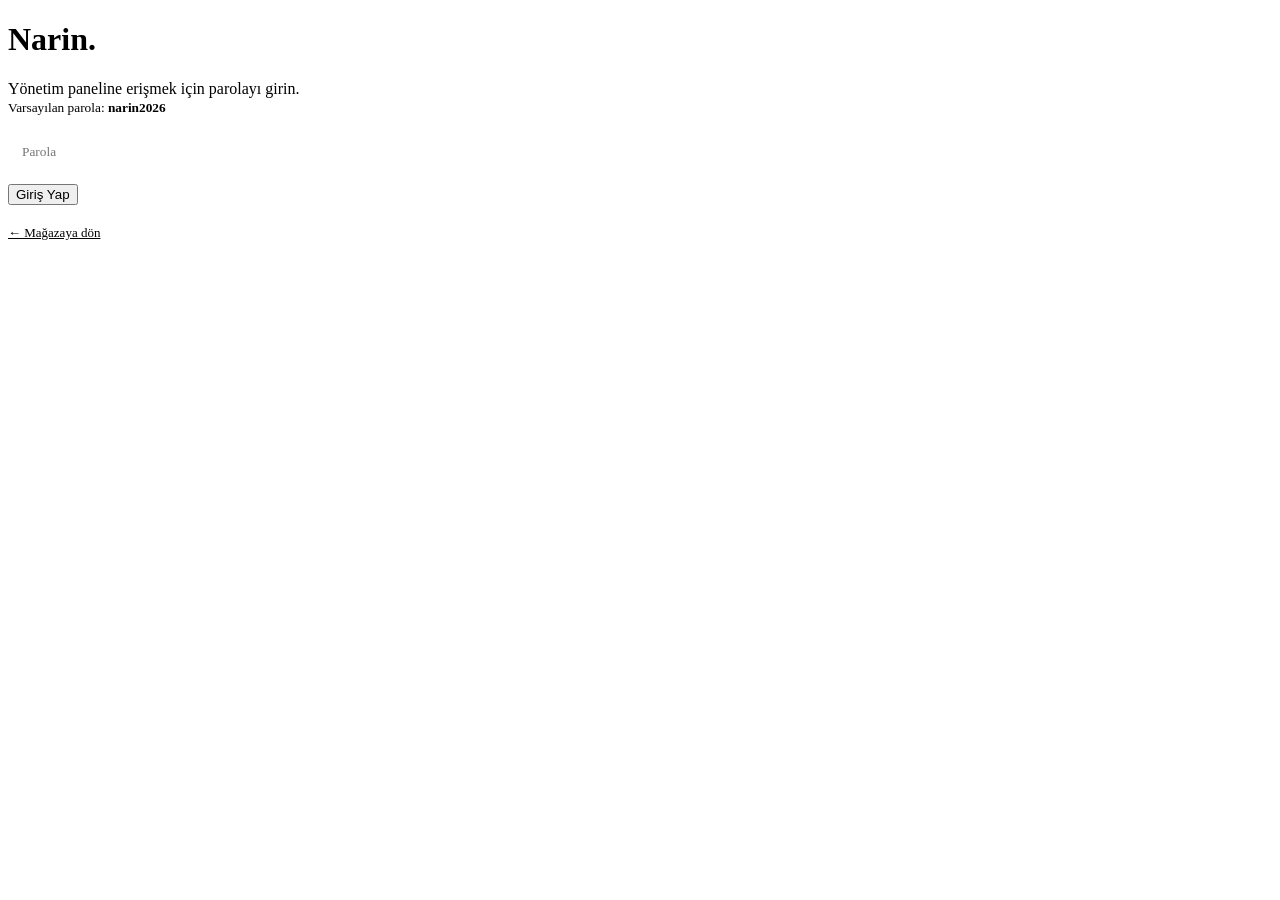
==== admin.html @ f70ace19 "Add files via upload" ====
<!DOCTYPE html>
<html lang="tr">
<head>
<meta charset="UTF-8">
<meta name="viewport" content="width=device-width, initial-scale=1.0">
<title>Narin — Yönetim Paneli</title>
<link rel="preconnect" href="https://fonts.googleapis.com">
<link href="https://fonts.googleapis.com/css2?family=Cormorant+Garamond:wght@500;600;700&family=Jost:wght@400;500;600&display=swap" rel="stylesheet">
<link rel="stylesheet" href="assets/css/style.css">
</head>
<body class="admin-body">

<!-- GİRİŞ EKRANI -->
<div class="login-screen" id="loginScreen">
  <div class="login-card">
    <h1>Narin<span style="color:var(--gold);">.</span></h1>
    <p>Yönetim paneline erişmek için parolayı girin.<br><small>Varsayılan parola: <strong>narin2026</strong></small></p>
    <input type="password" id="loginPass" placeholder="Parola" style="width:100%;padding:12px 14px;border-radius:10px;border:1px solid var(--line);margin-bottom:12px;font-family:inherit;" onkeydown="if(event.key==='Enter')tryLogin()">
    <button class="btn btn-primary btn-block" onclick="tryLogin()">Giriş Yap</button>
    <p id="loginError" style="color:#A02525;margin-top:12px;font-size:13px;"></p>
    <p style="margin-top:18px;"><a href="index.html" style="font-size:13px;text-decoration:underline;color:var(--taupe);">← Mağazaya dön</a></p>
  </div>
</div>

<!-- YÖNETİM PANELİ -->
<div class="admin-shell" id="adminShell" style="display:none;">
  <aside class="admin-sidebar">
    <a href="index.html" class="logo">Narin<span>.</span></a>
    <ul class="admin-nav">
      <li><button id="nav-dashboard" class="active" onclick="showTab('dashboard')">📊 Genel Bakış</button></li>
      <li><button id="nav-products" onclick="showTab('products')">🧺 Ürünler</button></li>
      <li><button id="nav-categories" onclick="showTab('categories')">🗂 Kategoriler</button></li>
      <li><button id="nav-settings" onclick="showTab('settings')">⚙ Marka Ayarları</button></li>
      <li><button id="nav-export" onclick="showTab('export')">⬆ Yayınla / Dışa Aktar</button></li>
      <li><button id="nav-security" onclick="showTab('security')">🔒 Parola</button></li>
    </ul>
    <div style="margin-top:40px;">
      <button class="btn btn-outline btn-sm btn-block" style="border-color:rgba(244,236,226,0.3); color:var(--cream-soft);" onclick="logout()">Çıkış Yap</button>
    </div>
  </aside>

  <main class="admin-main">

    <!-- GENEL BAKIŞ -->
    <section class="admin-tab" id="tab-dashboard">
      <div class="admin-topbar"><h2>Genel Bakış</h2></div>
      <div class="notice-banner">
        Bu panel üzerinde yaptığınız değişiklikler yalnızca bu tarayıcıda saklanır (localStorage).
        Değişiklikleri sitenin tüm ziyaretçileri için kalıcı hale getirmek için <strong>"Yayınla / Dışa Aktar"</strong>
        sekmesinden kodu kopyalayıp GitHub deponuzdaki <code>assets/js/data.js</code> dosyasına yapıştırıp push edin.
      </div>
      <div class="admin-grid">
        <div class="stat-card"><div class="n" id="statProducts">0</div><div class="l">Ürün</div></div>
        <div class="stat-card"><div class="n" id="statCategories">0</div><div class="l">Kategori</div></div>
        <div class="stat-card"><div class="n" id="statLowStock">0</div><div class="l">Azalan Stok</div></div>
        <div class="stat-card"><div class="n" id="statOutStock">0</div><div class="l">Tükenen</div></div>
      </div>
      <div class="admin-card">
        <h3 style="margin-bottom:14px;">Hızlı Başlangıç</h3>
        <p>• "Ürünler" sekmesinden yeni ürün ekleyin veya mevcut ürünleri düzenleyin.<br>
        • "Kategoriler" sekmesinden koleksiyon başlıklarını yönetin.<br>
        • "Marka Ayarları"ndan WhatsApp sipariş numaranızı ve mağaza bilgilerinizi güncelleyin.<br>
        • Değişiklikleri kalıcı yapmak için "Yayınla / Dışa Aktar" adımını unutmayın.</p>
      </div>
    </section>

    <!-- ÜRÜNLER -->
    <section class="admin-tab" id="tab-products" style="display:none;">
      <div class="admin-topbar"><h2>Ürünler</h2></div>

      <div class="admin-card" style="margin-bottom:24px;">
        <h3 id="productFormTitle" style="margin-bottom:16px;">Yeni Ürün Ekle</h3>
        <form id="productForm">
          <div class="form-grid">
            <div class="form-field"><label>Ürün Adı</label><input type="text" id="prodName" required></div>
            <div class="form-field"><label>Kategori</label><select id="prodCategory"></select></div>
            <div class="form-field"><label>Fiyat (₺)</label><input type="number" id="prodPrice" min="0" step="0.01" required></div>
            <div class="form-field"><label>Eski Fiyat (opsiyonel, indirim için)</label><input type="number" id="prodOldPrice" min="0" step="0.01"></div>
            <div class="form-field"><label>Stok Adedi</label><input type="number" id="prodStock" min="0" required></div>
            <div class="form-field"><label>Bedenler (virgülle ayırın)</label><input type="text" id="prodSizes" placeholder="S, M, L, XL"></div>
            <div class="form-field"><label>Renkler (virgülle ayırın)</label><input type="text" id="prodColors" placeholder="Siyah, Ekru"></div>
            <div class="form-field"><label><input type="checkbox" id="prodFeatured"> Öne çıkan ürün</label></div>
            <div class="form-field form-span-2"><label>Açıklama</label><textarea id="prodDescription"></textarea></div>
            <div class="form-field"><label>Görsel URL</label><input type="text" id="prodImageUrl" placeholder="https://..."></div>
            <div class="form-field"><label>veya Bilgisayardan Yükle</label><input type="file" accept="image/*" onchange="handleImageUpload(this)"></div>
            <div class="form-field form-span-2"><img id="prodImagePreview" src="" alt="" style="display:none;width:100px;height:130px;object-fit:cover;border-radius:8px;"></div>
          </div>
          <div style="display:flex;gap:10px;margin-top:16px;">
            <button type="submit" class="btn btn-primary">Kaydet</button>
            <button type="button" class="btn btn-outline" onclick="resetProductForm()">Formu Temizle</button>
          </div>
        </form>
      </div>

      <div class="admin-card">
        <h3 style="margin-bottom:16px;">Ürün Listesi</h3>
        <table class="data-table">
          <thead><tr><th>Görsel</th><th>Ad</th><th>Kategori</th><th>Fiyat</th><th>Stok</th><th>İşlem</th></tr></thead>
          <tbody id="productsTableBody"></tbody>
        </table>
      </div>
    </section>

    <!-- KATEGORİLER -->
    <section class="admin-tab" id="tab-categories" style="display:none;">
      <div class="admin-topbar"><h2>Kategoriler</h2></div>

      <div class="admin-card" style="margin-bottom:24px;">
        <h3 id="categoryFormTitle" style="margin-bottom:16px;">Yeni Kategori Ekle</h3>
        <form id="categoryForm">
          <div class="form-grid">
            <div class="form-field"><label>Kategori Adı</label><input type="text" id="catName" required></div>
            <div class="form-field"><label>Görsel URL</label><input type="text" id="catSwatch" placeholder="https://..."></div>
            <div class="form-field form-span-2"><label>Açıklama</label><textarea id="catDescription"></textarea></div>
          </div>
          <div style="display:flex;gap:10px;margin-top:16px;">
            <button type="submit" class="btn btn-primary">Kaydet</button>
            <button type="button" class="btn btn-outline" onclick="resetCategoryForm()">Formu Temizle</button>
          </div>
        </form>
      </div>

      <div class="admin-card">
        <h3 style="margin-bottom:16px;">Kategori Listesi</h3>
        <table class="data-table">
          <thead><tr><th>Görsel</th><th>Ad</th><th>Açıklama</th><th>Ürün Sayısı</th><th>İşlem</th></tr></thead>
          <tbody id="categoriesTableBody"></tbody>
        </table>
      </div>
    </section>

    <!-- MARKA AYARLARI -->
    <section class="admin-tab" id="tab-settings" style="display:none;">
      <div class="admin-topbar"><h2>Marka Ayarları</h2></div>
      <div class="admin-card">
        <form id="settingsForm">
          <div class="form-grid">
            <div class="form-field"><label>Marka Adı</label><input type="text" id="setName" required></div>
            <div class="form-field"><label>Slogan</label><input type="text" id="setTagline"></div>
            <div class="form-field form-span-2"><label>Hakkımızda Metni</label><textarea id="setAbout"></textarea></div>
            <div class="form-field"><label>WhatsApp Numarası (ülke kodu ile, örn. 905551234567)</label><input type="text" id="setWhatsapp" required></div>
            <div class="form-field"><label>Instagram Kullanıcı Adı</label><input type="text" id="setInstagram"></div>
            <div class="form-field"><label>Adres</label><input type="text" id="setAddress"></div>
            <div class="form-field"><label>Telefon</label><input type="text" id="setPhone"></div>
            <div class="form-field"><label>E-posta</label><input type="email" id="setEmail"></div>
            <div class="form-field form-span-2"><label>Ana Sayfa Görsel URL</label><input type="text" id="setHeroImage"></div>
          </div>
          <button type="submit" class="btn btn-primary" style="margin-top:16px;">Ayarları Kaydet</button>
        </form>
      </div>
    </section>

    <!-- YAYINLA / DIŞA AKTAR -->
    <section class="admin-tab" id="tab-export" style="display:none;">
      <div class="admin-topbar"><h2>Yayınla / Dışa Aktar</h2></div>
      <div class="notice-banner">
        Aşağıdaki kod, mevcut tüm ürün, kategori ve ayarlarınızı içerir. Bu kodu kopyalayıp
        <code>assets/js/data.js</code> dosyasının en üstündeki <code>const NARIN_SEED = {...}</code>
        bloğuyla değiştirin, ardından GitHub'a commit + push edin. Bu işlemden sonra değişiklikler
        siteyi ziyaret eden <strong>herkes</strong> için kalıcı olur.
      </div>
      <div class="admin-card export-box">
        <textarea id="exportBox" readonly></textarea>
        <div style="display:flex;gap:10px;margin-top:14px;">
          <button class="btn btn-primary" onclick="copyExport()">Kodu Kopyala</button>
          <button class="btn btn-outline" onclick="downloadExport()">.js Olarak İndir</button>
        </div>
      </div>
    </section>

    <!-- PAROLA -->
    <section class="admin-tab" id="tab-security" style="display:none;">
      <div class="admin-topbar"><h2>Parola</h2></div>
      <div class="notice-banner">
        Bu parola koruması sadece kazara erişimi engeller — statik sitelerde gerçek bir güvenlik
        katmanı sağlamaz, çünkü site kodu herkese açıktır. Hassas hiçbir veriyi bu panelde saklamayın.
      </div>
      <div class="admin-card" style="max-width:420px;">
        <form id="passwordForm">
          <div class="form-field"><label>Mevcut Parola</label><input type="password" id="curPass" required></div>
          <div class="form-field"><label>Yeni Parola</label><input type="password" id="newPass" required></div>
          <button type="submit" class="btn btn-primary" style="margin-top:10px;">Parolayı Güncelle</button>
        </form>
      </div>
      <div class="admin-card" style="max-width:420px;margin-top:20px;">
        <h3 style="margin-bottom:10px;">Verileri Sıfırla</h3>
        <p style="margin-bottom:14px;">Bu tarayıcıda yaptığınız tüm değişiklikleri silip site varsayılanlarına döner.</p>
        <button class="btn btn-outline" style="border-color:#A02525;color:#A02525;" onclick="resetAllData()">Varsayılanlara Sıfırla</button>
      </div>
    </section>

  </main>
</div>

<div class="toast" id="adminToast"></div>

<script src="assets/js/data.js"></script>
<script src="assets/js/admin.js"></script>
</body>
</html>
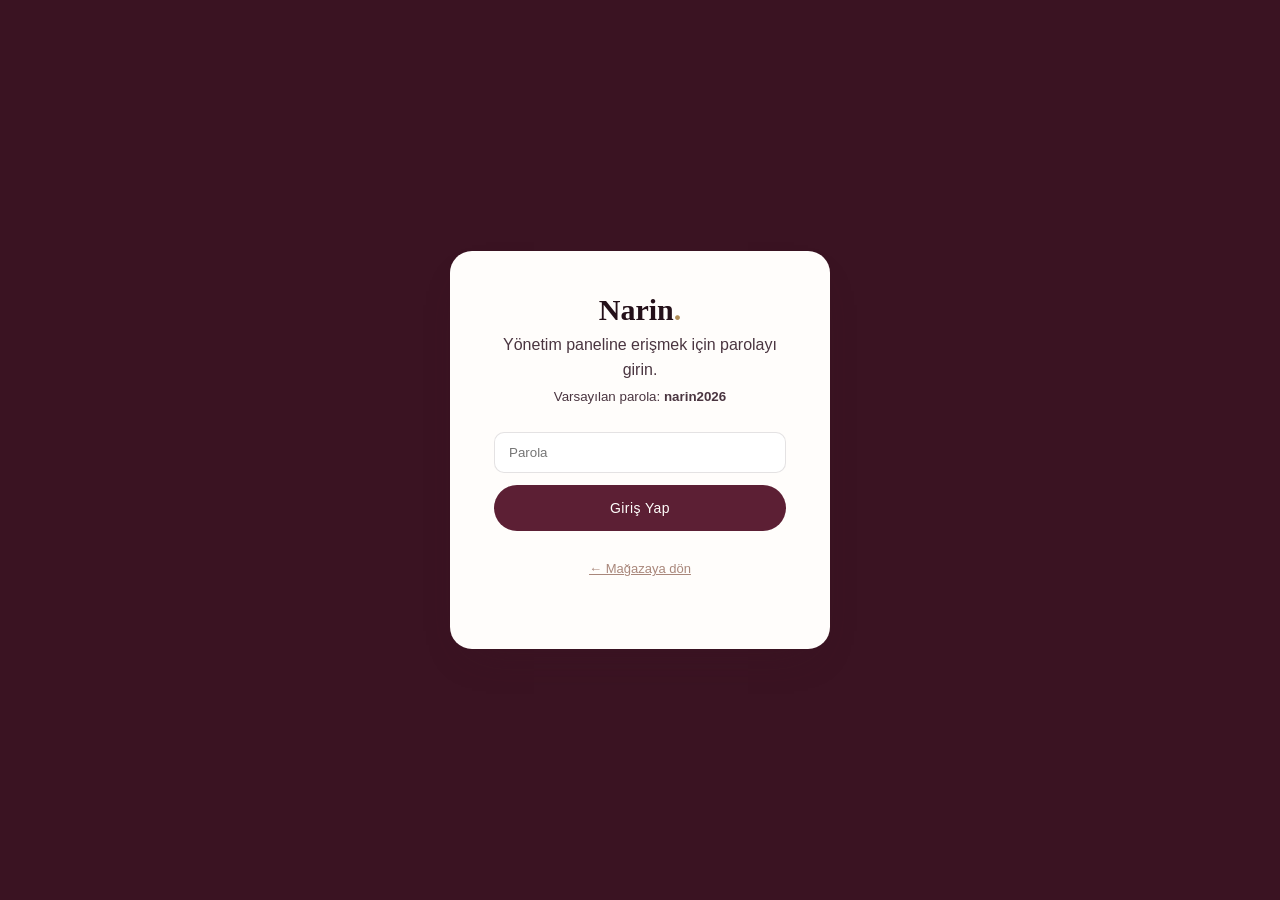
==== commit 1168d0dd: "Add files via upload" ====
--- a/admin.html
+++ b/admin.html
@@ -6,7 +6,369 @@
 <title>Narin — Yönetim Paneli</title>
 <link rel="preconnect" href="https://fonts.googleapis.com">
 <link href="https://fonts.googleapis.com/css2?family=Cormorant+Garamond:wght@500;600;700&family=Jost:wght@400;500;600&display=swap" rel="stylesheet">
-<link rel="stylesheet" href="assets/css/style.css">
+<style>
+/* =========================================================
+   NARİN — Tasarım Sistemi
+   Palet: derin bordo, ekru, dut/mürdüm, mat altın, mürekkep siyahı
+   Tipografi: Cormorant Garamond (başlık) + Jost (gövde/etiket)
+   İmza öğe: "kumaş numunesi" kategori kartları + dalgalı kumaş ayırıcılar
+   ========================================================= */
+
+:root {
+  --wine: #5C1F34;
+  --wine-deep: #3A1322;
+  --plum: #6B3654;
+  --cream: #F4ECE2;
+  --cream-soft: #EFE4D6;
+  --taupe: #A9877B;
+  --gold: #B08D57;
+  --ink: #241019;
+  --ink-soft: #4A3540;
+  --line: rgba(36, 16, 25, 0.12);
+  --white: #FFFDFB;
+
+  --font-display: "Cormorant Garamond", serif;
+  --font-body: "Jost", sans-serif;
+
+  --radius-lg: 22px;
+  --radius-md: 14px;
+  --shadow-soft: 0 18px 40px -22px rgba(58, 19, 34, 0.45);
+  --shadow-card: 0 10px 24px -16px rgba(58, 19, 34, 0.35);
+}
+
+* { box-sizing: border-box; }
+html { scroll-behavior: smooth; }
+body {
+  margin: 0;
+  background: var(--cream);
+  color: var(--ink);
+  font-family: var(--font-body);
+  -webkit-font-smoothing: antialiased;
+}
+img { max-width: 100%; display: block; }
+a { color: inherit; text-decoration: none; }
+button { font-family: inherit; cursor: pointer; }
+::selection { background: var(--gold); color: var(--white); }
+
+@media (prefers-reduced-motion: reduce) {
+  * { animation-duration: 0.001ms !important; transition-duration: 0.001ms !important; }
+}
+
+.eyebrow {
+  font-family: var(--font-body);
+  text-transform: uppercase;
+  letter-spacing: 0.18em;
+  font-size: 12px;
+  color: var(--wine);
+  font-weight: 500;
+}
+h1, h2, h3 { font-family: var(--font-display); font-weight: 600; margin: 0; color: var(--ink); }
+h1 { font-size: clamp(38px, 6vw, 68px); line-height: 1.02; }
+h2 { font-size: clamp(28px, 4vw, 42px); line-height: 1.08; }
+h3 { font-size: 22px; }
+p { line-height: 1.6; color: var(--ink-soft); margin: 0; }
+
+.container { max-width: 1180px; margin: 0 auto; padding: 0 24px; }
+.section { padding: 88px 0; }
+.section-head { max-width: 620px; margin-bottom: 44px; }
+.section-head .eyebrow { display: block; margin-bottom: 10px; }
+.section-head p { margin-top: 14px; font-size: 17px; }
+
+/* ---------- Header ---------- */
+.site-header {
+  position: sticky; top: 0; z-index: 40;
+  background: rgba(244, 236, 226, 0.9);
+  backdrop-filter: blur(10px);
+  border-bottom: 1px solid var(--line);
+}
+.site-header .inner {
+  display: flex; align-items: center; justify-content: space-between;
+  padding: 18px 24px; max-width: 1180px; margin: 0 auto;
+}
+.logo { font-family: var(--font-display); font-size: 28px; font-weight: 700; color: var(--wine); letter-spacing: 0.02em; }
+.logo span { color: var(--gold); }
+.nav-links { display: flex; gap: 28px; list-style: none; margin: 0; padding: 0; }
+.nav-links a { font-size: 14px; letter-spacing: 0.03em; color: var(--ink-soft); transition: color .2s; }
+.nav-links a:hover { color: var(--wine); }
+.header-actions { display: flex; align-items: center; gap: 14px; }
+.icon-btn {
+  border: 1px solid var(--line); background: var(--white); border-radius: 999px;
+  width: 42px; height: 42px; display: flex; align-items: center; justify-content: center;
+  position: relative; transition: border-color .2s, transform .2s;
+}
+.icon-btn:hover { border-color: var(--wine); transform: translateY(-1px); }
+.cart-count {
+  position: absolute; top: -6px; right: -6px; background: var(--wine); color: var(--white);
+  font-size: 11px; min-width: 18px; height: 18px; border-radius: 999px;
+  display: flex; align-items: center; justify-content: center; font-family: var(--font-body); font-weight: 600;
+}
+.menu-toggle { display: none; }
+
+/* ---------- Hero ---------- */
+.hero {
+  position: relative; overflow: hidden;
+  padding: 64px 0 0;
+}
+.hero .inner {
+  max-width: 1180px; margin: 0 auto; padding: 0 24px;
+  display: grid; grid-template-columns: 1.1fr 0.9fr; gap: 40px; align-items: center;
+}
+.hero-copy .eyebrow { margin-bottom: 18px; display:block; }
+.hero-copy p { margin-top: 20px; font-size: 18px; max-width: 460px; }
+.hero-actions { display: flex; gap: 14px; margin-top: 32px; flex-wrap: wrap; }
+.hero-figure {
+  position: relative; border-radius: var(--radius-lg); overflow: hidden;
+  aspect-ratio: 4/5; box-shadow: var(--shadow-soft);
+}
+.hero-figure img {
+  width: 100%; height: 100%; object-fit: cover;
+  filter: grayscale(0.35) sepia(0.18) saturate(1.3);
+}
+.hero-figure::after {
+  content: ""; position: absolute; inset: 0;
+  background: linear-gradient(155deg, rgba(92,31,52,0.35), rgba(176,141,87,0.12) 60%, transparent);
+  mix-blend-mode: multiply;
+}
+.hero-tag {
+  position: absolute; left: 22px; bottom: 22px; background: var(--white);
+  padding: 10px 16px; border-radius: 999px; font-size: 13px; box-shadow: var(--shadow-card);
+  display: flex; align-items: center; gap: 8px;
+}
+.hero-tag::before { content: ""; width: 8px; height: 8px; border-radius: 50%; background: var(--gold); display: inline-block; }
+
+.drape-divider { width: 100%; height: 64px; display: block; margin-top: 48px; }
+
+/* ---------- Buttons ---------- */
+.btn {
+  display: inline-flex; align-items: center; justify-content: center; gap: 8px;
+  padding: 14px 26px; border-radius: 999px; font-size: 14px; letter-spacing: 0.03em;
+  border: 1px solid transparent; transition: transform .18s ease, box-shadow .18s ease, background .18s ease;
+  font-weight: 500;
+}
+.btn-primary { background: var(--wine); color: var(--white); }
+.btn-primary:hover { background: var(--wine-deep); transform: translateY(-1px); box-shadow: var(--shadow-card); }
+.btn-outline { background: transparent; border-color: var(--wine); color: var(--wine); }
+.btn-outline:hover { background: var(--wine); color: var(--white); }
+.btn-gold { background: var(--gold); color: var(--white); }
+.btn-gold:hover { background: #977540; }
+.btn-block { width: 100%; }
+.btn[disabled] { opacity: 0.5; cursor: not-allowed; }
+.btn-sm { padding: 9px 16px; font-size: 13px; }
+
+/* ---------- Kategori "kumaş numunesi" kartları ---------- */
+.swatch-grid {
+  display: grid; grid-template-columns: repeat(3, 1fr); gap: 22px;
+}
+.swatch-card {
+  position: relative; background: var(--white); border-radius: var(--radius-lg);
+  padding: 14px; box-shadow: var(--shadow-card); transition: transform .25s ease, box-shadow .25s ease;
+  border: 1px solid var(--line);
+}
+.swatch-card:hover { transform: translateY(-6px) rotate(-0.4deg); box-shadow: var(--shadow-soft); }
+.swatch-thumb {
+  aspect-ratio: 1/1; border-radius: 12px; overflow: hidden; position: relative;
+}
+.swatch-thumb img { width: 100%; height: 100%; object-fit: cover; filter: grayscale(0.4) sepia(0.15); }
+.swatch-thumb::after {
+  content: ""; position: absolute; inset: 0;
+  background: linear-gradient(160deg, rgba(92,31,52,0.55), rgba(176,141,87,0.15));
+  mix-blend-mode: multiply;
+}
+.swatch-pin { position: absolute; top: 10px; right: 10px; width: 22px; height: 22px; border-radius: 50%; background: var(--gold); box-shadow: 0 3px 8px rgba(0,0,0,0.25); z-index: 2; }
+.swatch-body { padding: 16px 6px 6px; }
+.swatch-body h3 { font-size: 20px; margin-bottom: 6px; }
+.swatch-body p { font-size: 13.5px; }
+.swatch-count { display: inline-block; margin-top: 10px; font-size: 12px; color: var(--gold); letter-spacing: 0.06em; text-transform: uppercase; }
+
+/* ---------- Ürün kartları ---------- */
+.filter-bar {
+  display: flex; gap: 10px; flex-wrap: wrap; margin-bottom: 32px;
+}
+.chip {
+  padding: 9px 18px; border-radius: 999px; border: 1px solid var(--line);
+  background: var(--white); font-size: 13.5px; color: var(--ink-soft); transition: all .18s;
+}
+.chip.active, .chip:hover { border-color: var(--wine); color: var(--wine); }
+
+.product-grid { display: grid; grid-template-columns: repeat(4, 1fr); gap: 24px; }
+.product-card {
+  background: var(--white); border-radius: var(--radius-md); overflow: hidden;
+  border: 1px solid var(--line); transition: box-shadow .2s, transform .2s;
+  display: flex; flex-direction: column;
+}
+.product-card:hover { box-shadow: var(--shadow-card); transform: translateY(-3px); }
+.product-thumb { position: relative; aspect-ratio: 3/4; overflow: hidden; background: var(--cream-soft); }
+.product-thumb img { width: 100%; height: 100%; object-fit: cover; transition: transform .5s ease; }
+.product-card:hover .product-thumb img { transform: scale(1.05); }
+.badge-sale {
+  position: absolute; top: 10px; left: 10px; background: var(--wine); color: var(--white);
+  font-size: 11px; padding: 4px 10px; border-radius: 999px; letter-spacing: 0.04em;
+}
+.badge-stock { position: absolute; top: 10px; right: 10px; background: var(--ink); color: var(--white); font-size: 11px; padding: 4px 10px; border-radius: 999px; }
+.product-info { padding: 16px; display: flex; flex-direction: column; gap: 8px; flex: 1; }
+.product-cat { font-size: 11px; text-transform: uppercase; letter-spacing: 0.08em; color: var(--taupe); }
+.product-info h3 { font-size: 17px; }
+.price-row { display: flex; align-items: baseline; gap: 8px; margin-top: auto; }
+.price { font-family: var(--font-display); font-size: 22px; font-weight: 700; color: var(--wine); }
+.price-old { font-size: 14px; color: var(--taupe); text-decoration: line-through; }
+.product-actions { margin-top: 8px; }
+
+/* ---------- Ürün detay modalı ---------- */
+.modal-overlay {
+  position: fixed; inset: 0; background: rgba(36,16,25,0.55); z-index: 90;
+  display: flex; align-items: center; justify-content: center; padding: 20px;
+  opacity: 0; pointer-events: none; transition: opacity .22s ease;
+}
+.modal-overlay.open { opacity: 1; pointer-events: auto; }
+.modal-box {
+  background: var(--white); border-radius: var(--radius-lg); max-width: 880px; width: 100%;
+  max-height: 88vh; overflow: auto; display: grid; grid-template-columns: 1fr 1fr;
+  transform: translateY(14px); transition: transform .22s ease;
+}
+.modal-overlay.open .modal-box { transform: translateY(0); }
+.modal-img { aspect-ratio: 3/4; overflow: hidden; }
+.modal-img img { width: 100%; height: 100%; object-fit: cover; }
+.modal-content { padding: 32px; position: relative; }
+.modal-close {
+  position: absolute; top: 16px; right: 16px; width: 34px; height: 34px; border-radius: 50%;
+  border: 1px solid var(--line); background: var(--white); display: flex; align-items: center; justify-content: center;
+}
+.option-group { margin-top: 18px; }
+.option-label { font-size: 12px; text-transform: uppercase; letter-spacing: 0.08em; color: var(--taupe); margin-bottom: 8px; display: block; }
+.option-pills { display: flex; gap: 8px; flex-wrap: wrap; }
+.pill {
+  padding: 7px 14px; border-radius: 999px; border: 1px solid var(--line); background: var(--white);
+  font-size: 13px; transition: all .15s;
+}
+.pill.active { background: var(--wine); border-color: var(--wine); color: var(--white); }
+.qty-row { display: flex; align-items: center; gap: 12px; margin-top: 20px; }
+.qty-control { display: flex; align-items: center; border: 1px solid var(--line); border-radius: 999px; overflow: hidden; }
+.qty-control button { background: var(--cream-soft); border: none; width: 34px; height: 34px; font-size: 16px; }
+.qty-control span { width: 34px; text-align: center; font-size: 14px; }
+
+/* ---------- Sepet çekmecesi ---------- */
+.cart-drawer {
+  position: fixed; top: 0; right: 0; height: 100vh; width: 420px; max-width: 92vw;
+  background: var(--white); z-index: 95; transform: translateX(100%); transition: transform .3s ease;
+  display: flex; flex-direction: column; box-shadow: -20px 0 50px rgba(36,16,25,0.25);
+}
+.cart-drawer.open { transform: translateX(0); }
+.cart-header { padding: 22px 24px; border-bottom: 1px solid var(--line); display: flex; justify-content: space-between; align-items: center; }
+.cart-items { flex: 1; overflow-y: auto; padding: 12px 24px; }
+.cart-item { display: flex; gap: 12px; padding: 14px 0; border-bottom: 1px solid var(--line); }
+.cart-item img { width: 68px; height: 84px; object-fit: cover; border-radius: 8px; }
+.cart-item-info { flex: 1; }
+.cart-item-info h4 { font-size: 14.5px; font-family: var(--font-body); font-weight: 600; margin: 0 0 4px; }
+.cart-item-meta { font-size: 12px; color: var(--taupe); }
+.cart-item-row { display: flex; justify-content: space-between; align-items: center; margin-top: 8px; }
+.cart-remove { font-size: 12px; color: var(--wine); text-decoration: underline; background: none; border: none; padding: 0; }
+.cart-empty { padding: 60px 20px; text-align: center; color: var(--taupe); }
+.cart-footer { padding: 20px 24px 26px; border-top: 1px solid var(--line); background: var(--cream-soft); }
+.cart-total-row { display: flex; justify-content: space-between; font-family: var(--font-display); font-size: 20px; font-weight: 700; margin-bottom: 14px; }
+.checkout-form { display: grid; gap: 10px; margin-bottom: 14px; }
+.checkout-form input, .checkout-form textarea {
+  width: 100%; padding: 11px 14px; border-radius: 10px; border: 1px solid var(--line); font-family: inherit; font-size: 13.5px; background: var(--white);
+}
+.checkout-form textarea { resize: vertical; min-height: 60px; }
+.overlay-dim {
+  position: fixed; inset: 0; background: rgba(36,16,25,0.4); z-index: 85;
+  opacity: 0; pointer-events: none; transition: opacity .25s;
+}
+.overlay-dim.open { opacity: 1; pointer-events: auto; }
+
+/* ---------- Bilgi şeridi / özellikler ---------- */
+.feature-strip { display: grid; grid-template-columns: repeat(4, 1fr); gap: 24px; }
+.feature-item { text-align: center; padding: 18px; }
+.feature-item .ico { font-size: 26px; margin-bottom: 10px; }
+.feature-item h4 { font-family: var(--font-body); font-size: 14.5px; font-weight: 600; margin-bottom: 6px; }
+.feature-item p { font-size: 13px; }
+
+/* ---------- Footer ---------- */
+.site-footer { background: var(--ink); color: var(--cream-soft); padding: 64px 0 28px; margin-top: 60px; }
+.footer-grid { display: grid; grid-template-columns: 1.4fr 1fr 1fr 1fr; gap: 40px; }
+.footer-grid h4 { font-family: var(--font-body); font-size: 13px; letter-spacing: 0.08em; text-transform: uppercase; margin-bottom: 16px; color: var(--gold); }
+.footer-grid p, .footer-grid a { font-size: 13.5px; color: rgba(244,236,226,0.7); line-height: 2; }
+.footer-grid a:hover { color: var(--white); }
+.footer-bottom { margin-top: 48px; padding-top: 24px; border-top: 1px solid rgba(244,236,226,0.12); font-size: 12.5px; color: rgba(244,236,226,0.5); display: flex; justify-content: space-between; flex-wrap: wrap; gap: 10px; }
+
+/* ---------- Toast ---------- */
+.toast {
+  position: fixed; bottom: 26px; left: 50%; transform: translateX(-50%) translateY(20px);
+  background: var(--ink); color: var(--white); padding: 14px 22px; border-radius: 999px;
+  font-size: 13.5px; z-index: 120; opacity: 0; pointer-events: none; transition: all .25s ease;
+  display: flex; align-items: center; gap: 8px;
+}
+.toast.show { opacity: 1; transform: translateX(-50%) translateY(0); }
+
+/* ---------- Admin ortak ---------- */
+.admin-body { background: var(--cream-soft); min-height: 100vh; }
+.admin-shell { display: grid; grid-template-columns: 240px 1fr; min-height: 100vh; }
+.admin-sidebar { background: var(--ink); color: var(--cream-soft); padding: 28px 20px; }
+.admin-sidebar .logo { color: var(--white); margin-bottom: 30px; display: block; }
+.admin-sidebar .logo span { color: var(--gold); }
+.admin-nav { list-style: none; padding: 0; margin: 0; display: flex; flex-direction: column; gap: 4px; }
+.admin-nav button {
+  width: 100%; text-align: left; background: none; border: none; color: rgba(244,236,226,0.75);
+  padding: 11px 14px; border-radius: 10px; font-size: 14px; transition: all .15s;
+}
+.admin-nav button:hover { background: rgba(255,255,255,0.06); color: var(--white); }
+.admin-nav button.active { background: var(--wine); color: var(--white); }
+.admin-main { padding: 34px 40px; }
+.admin-topbar { display: flex; justify-content: space-between; align-items: center; margin-bottom: 28px; }
+.admin-card { background: var(--white); border-radius: var(--radius-md); padding: 24px; box-shadow: var(--shadow-card); border: 1px solid var(--line); }
+.admin-grid { display: grid; grid-template-columns: repeat(4, 1fr); gap: 18px; margin-bottom: 30px; }
+.stat-card { background: var(--white); border-radius: var(--radius-md); padding: 20px; border: 1px solid var(--line); }
+.stat-card .n { font-family: var(--font-display); font-size: 32px; font-weight: 700; color: var(--wine); }
+.stat-card .l { font-size: 12.5px; color: var(--taupe); text-transform: uppercase; letter-spacing: 0.06em; }
+.data-table { width: 100%; border-collapse: collapse; }
+.data-table th { text-align: left; font-size: 12px; text-transform: uppercase; letter-spacing: 0.05em; color: var(--taupe); padding: 10px 12px; border-bottom: 1px solid var(--line); }
+.data-table td { padding: 12px; border-bottom: 1px solid var(--line); font-size: 14px; vertical-align: middle; }
+.data-table img { width: 44px; height: 56px; object-fit: cover; border-radius: 6px; }
+.table-actions { display: flex; gap: 8px; }
+.link-btn { background: none; border: none; font-size: 13px; color: var(--wine); text-decoration: underline; padding: 0; }
+.link-btn.danger { color: #A02525; }
+.form-grid { display: grid; grid-template-columns: 1fr 1fr; gap: 16px; }
+.form-field { display: flex; flex-direction: column; gap: 6px; margin-bottom: 4px; }
+.form-field label { font-size: 12.5px; color: var(--ink-soft); font-weight: 500; }
+.form-field input, .form-field select, .form-field textarea {
+  padding: 10px 12px; border-radius: 8px; border: 1px solid var(--line); font-family: inherit; font-size: 14px;
+}
+.form-field textarea { resize: vertical; min-height: 70px; }
+.form-span-2 { grid-column: span 2; }
+.login-screen { min-height: 100vh; display: flex; align-items: center; justify-content: center; background: var(--wine-deep); }
+.login-card { background: var(--white); border-radius: var(--radius-lg); padding: 44px; width: 380px; box-shadow: var(--shadow-soft); text-align: center; }
+.login-card h1 { font-size: 30px; margin-bottom: 6px; }
+.login-card p { margin-bottom: 24px; }
+.pill-badge { display: inline-block; padding: 4px 10px; border-radius: 999px; font-size: 11px; }
+.pill-badge.ok { background: #E4F0E4; color: #2C6B2C; }
+.pill-badge.low { background: #FBEAD8; color: #A0611E; }
+.pill-badge.out { background: #F8E1E1; color: #A02525; }
+.export-box textarea { width: 100%; min-height: 260px; font-family: monospace; font-size: 12px; border-radius: 10px; border: 1px solid var(--line); padding: 14px; }
+.notice-banner { background: #FBEAD8; border: 1px solid #E7C79B; color: #7A4B1B; padding: 14px 18px; border-radius: 12px; font-size: 13.5px; margin-bottom: 24px; line-height: 1.6; }
+
+/* ---------- Responsive ---------- */
+@media (max-width: 1020px) {
+  .product-grid { grid-template-columns: repeat(3, 1fr); }
+  .swatch-grid { grid-template-columns: repeat(2, 1fr); }
+  .admin-grid { grid-template-columns: repeat(2, 1fr); }
+  .footer-grid { grid-template-columns: 1fr 1fr; }
+}
+@media (max-width: 760px) {
+  .hero .inner { grid-template-columns: 1fr; }
+  .nav-links, .admin-sidebar { display: none; }
+  .product-grid { grid-template-columns: repeat(2, 1fr); }
+  .swatch-grid { grid-template-columns: 1fr 1fr; }
+  .modal-box { grid-template-columns: 1fr; }
+  .modal-img { aspect-ratio: 4/3; }
+  .admin-shell { grid-template-columns: 1fr; }
+  .form-grid { grid-template-columns: 1fr; }
+  .form-span-2 { grid-column: span 1; }
+  .feature-strip { grid-template-columns: 1fr 1fr; }
+  .footer-grid { grid-template-columns: 1fr; }
+  .cart-drawer { width: 100vw; }
+}
+
+</style>
 </head>
 <body class="admin-body">
 
@@ -47,7 +409,7 @@
       <div class="notice-banner">
         Bu panel üzerinde yaptığınız değişiklikler yalnızca bu tarayıcıda saklanır (localStorage).
         Değişiklikleri sitenin tüm ziyaretçileri için kalıcı hale getirmek için <strong>"Yayınla / Dışa Aktar"</strong>
-        sekmesinden kodu kopyalayıp GitHub deponuzdaki <code>assets/js/data.js</code> dosyasına yapıştırıp push edin.
+        sekmesinden kodu kopyalayıp <code>index.html</code> ve <code>admin.html</code> içindeki <code>const NARIN_SEED = {...}</code> bloklarının yerine yapıştırıp push edin.
       </div>
       <div class="admin-grid">
         <div class="stat-card"><div class="n" id="statProducts">0</div><div class="l">Ürün</div></div>
@@ -155,9 +517,9 @@
       <div class="admin-topbar"><h2>Yayınla / Dışa Aktar</h2></div>
       <div class="notice-banner">
         Aşağıdaki kod, mevcut tüm ürün, kategori ve ayarlarınızı içerir. Bu kodu kopyalayıp
-        <code>assets/js/data.js</code> dosyasının en üstündeki <code>const NARIN_SEED = {...}</code>
-        bloğuyla değiştirin, ardından GitHub'a commit + push edin. Bu işlemden sonra değişiklikler
-        siteyi ziyaret eden <strong>herkes</strong> için kalıcı olur.
+        <code>index.html</code> ve <code>admin.html</code> dosyalarının içindeki <code>const NARIN_SEED = {...}</code>
+        bloklarının yerine yapıştırın (her iki dosyada da aynı bloğu değiştirin), ardından GitHub'a
+        commit + push edin. Bu işlemden sonra değişiklikler siteyi ziyaret eden <strong>herkes</strong> için kalıcı olur.
       </div>
       <div class="admin-card export-box">
         <textarea id="exportBox" readonly></textarea>
@@ -194,7 +556,504 @@
 
 <div class="toast" id="adminToast"></div>
 
-<script src="assets/js/data.js"></script>
-<script src="assets/js/admin.js"></script>
+<script>
+/* =========================================================
+   NARİN — Veri Katmanı
+   Bu dosya sitenin "kalıcı" varsayılan verisidir (kategoriler,
+   ürünler, marka ayarları). Admin panelinden yapılan değişiklikler
+   tarayıcının localStorage'ına yazılır ve SADECE o tarayıcıda görünür.
+   Değişiklikleri tüm ziyaretçiler için KALICI yapmak için:
+   Admin Paneli → "Kodu Dışa Aktar" → çıkan kodu bu dosyadaki
+   NARIN_SEED nesnesiyle değiştirip GitHub'a push edin.
+   ========================================================= */
+
+const NARIN_SEED = {
+  brand: {
+    name: "Narin",
+    tagline: "Her bedene nazik bir dokunuş",
+    about:
+      "Narin, 2026'da kuruldu; ipek, pamuk ve dantelin buluştuğu, kadın ve erkek iç giyiminde konforu öne çıkaran bir butik markadır. Her parça, günlük hayatın içinde fark edilmeden hissedilecek şekilde seçilir.",
+    whatsappNumber: "905551234567",
+    instagram: "narinicgiyim",
+    address: "Manavgat, Antalya",
+    phone: "0555 123 45 67",
+    email: "info@narinicgiyim.com",
+    heroImage: "https://picsum.photos/seed/narin-hero/1600/1000"
+  },
+
+  categories: [
+    {
+      id: "sutyen-takim",
+      name: "Sütyen & Takım",
+      description: "Günlük konfordan özel anlara, destekli ve dantelli takımlar.",
+      swatch: "https://picsum.photos/seed/narin-cat-1/500/500"
+    },
+    {
+      id: "kulot",
+      name: "Külot",
+      description: "Pamuklu, dantelli ve dikişsiz modeller; tüm bedenlerde.",
+      swatch: "https://picsum.photos/seed/narin-cat-2/500/500"
+    },
+    {
+      id: "gecelik-pijama",
+      name: "Gecelik & Pijama",
+      description: "Saten ve pamuklu kumaşlarla yumuşacık bir uyku hissi.",
+      swatch: "https://picsum.photos/seed/narin-cat-3/500/500"
+    },
+    {
+      id: "body-korse",
+      name: "Body & Korse",
+      description: "Şekillendirici ve sarmalayıcı, özel gün parçaları.",
+      swatch: "https://picsum.photos/seed/narin-cat-4/500/500"
+    },
+    {
+      id: "corap",
+      name: "Çorap & Külotlu Çorap",
+      description: "İnce dokulu, dayanıklı ve her kombine uyan renkler.",
+      swatch: "https://picsum.photos/seed/narin-cat-5/500/500"
+    },
+    {
+      id: "erkek",
+      name: "Erkek İç Giyim",
+      description: "Boxer, atlet ve slip; nefes alan kumaşlarla gün boyu konfor.",
+      swatch: "https://picsum.photos/seed/narin-cat-6/500/500"
+    }
+  ],
+
+  products: [
+    // Sütyen & Takım
+    { id: "p001", categoryId: "sutyen-takim", name: "Dantel Balenli Takım", price: 649, oldPrice: 799, sizes: ["75B","80B","80C","85C"], colors: ["Siyah","Bordo"], stock: 18, description: "İnce dantel dokulu, hafif destekli balen sütyen ve uyumlu külot takımı.", image: "https://picsum.photos/seed/narin-p1/700/900", featured: true },
+    { id: "p002", categoryId: "sutyen-takim", name: "Pamuklu Günlük Sütyen", price: 399, oldPrice: null, sizes: ["75B","80B","85B","90C"], colors: ["Ten","Beyaz","Siyah"], stock: 32, description: "Dikişsiz kalıp, yumuşak pamuklu kumaş, tüm gün rahat kullanım.", image: "https://picsum.photos/seed/narin-p2/700/900", featured: false },
+    { id: "p003", categoryId: "sutyen-takim", name: "Straplez Takım", price: 549, oldPrice: null, sizes: ["80B","85B","90C"], colors: ["Ten"], stock: 12, description: "Kayık yaka ve askısız kıyafetlerle uyumlu, kaymaz silikonlu.", image: "https://picsum.photos/seed/narin-p3/700/900", featured: false },
+
+    // Külot
+    { id: "p004", categoryId: "kulot", name: "Dikişsiz Bikini Külot (3'lü)", price: 349, oldPrice: 429, sizes: ["S","M","L","XL"], colors: ["Karışık"], stock: 40, description: "Lazer kesim, iz yapmayan, nefes alan mikrofiber kumaş.", image: "https://picsum.photos/seed/narin-p4/700/900", featured: true },
+    { id: "p005", categoryId: "kulot", name: "Dantel Brazilian Külot", price: 179, oldPrice: null, sizes: ["S","M","L"], colors: ["Siyah","Ekru"], stock: 25, description: "Yanları dantel detaylı, yumuşak pamuklu iç yüzey.", image: "https://picsum.photos/seed/narin-p5/700/900", featured: false },
+    { id: "p006", categoryId: "kulot", name: "Yüksek Bel Toparlayıcı Külot", price: 289, oldPrice: null, sizes: ["M","L","XL","XXL"], colors: ["Ten","Siyah"], stock: 20, description: "Hafif toparlayıcı doku, göbek üzerinden yüksek kesim.", image: "https://picsum.photos/seed/narin-p6/700/900", featured: false },
+
+    // Gecelik & Pijama
+    { id: "p007", categoryId: "gecelik-pijama", name: "Saten Askılı Gecelik", price: 459, oldPrice: 549, sizes: ["S","M","L"], colors: ["Bordo","Zümrüt","Siyah"], stock: 15, description: "Kayan dökümlü saten kumaş, ince askı detayı.", image: "https://picsum.photos/seed/narin-p7/700/900", featured: true },
+    { id: "p008", categoryId: "gecelik-pijama", name: "Pamuklu Pijama Takımı", price: 519, oldPrice: null, sizes: ["S","M","L","XL"], colors: ["Lila","Gri"], stock: 22, description: "Uzun kollu üst ve pantolon, %100 pamuklu.", image: "https://picsum.photos/seed/narin-p8/700/900", featured: false },
+    { id: "p009", categoryId: "gecelik-pijama", name: "Dantel Yakalı Sabahlık", price: 389, oldPrice: null, sizes: ["S/M","L/XL"], colors: ["Krem"], stock: 10, description: "Kuşaklı, dantel yaka detaylı, hafif kumaş.", image: "https://picsum.photos/seed/narin-p9/700/900", featured: false },
+
+    // Body & Korse
+    { id: "p010", categoryId: "body-korse", name: "Fitilli Body", price: 429, oldPrice: null, sizes: ["S","M","L"], colors: ["Siyah","Beyaz"], stock: 14, description: "Vücut hatlarını saran, çıtçıtlı alt kapama.", image: "https://picsum.photos/seed/narin-p10/700/900", featured: false },
+    { id: "p011", categoryId: "body-korse", name: "Şekillendirici Korse", price: 599, oldPrice: 699, sizes: ["M","L","XL"], colors: ["Ten"], stock: 9, description: "Kanca kapamalı, orta seviye sıkılık, özel gün altı için ideal.", image: "https://picsum.photos/seed/narin-p11/700/900", featured: true },
+
+    // Çorap
+    { id: "p012", categoryId: "corap", name: "İnce Külotlu Çorap 15 Den", price: 89, oldPrice: null, sizes: ["S/M","L/XL"], colors: ["Ten","Siyah"], stock: 60, description: "Şeffaf doku, günlük ve şık kombinler için.", image: "https://picsum.photos/seed/narin-p12/700/900", featured: false },
+    { id: "p013", categoryId: "corap", name: "Pamuklu Patik Çorap (5'li)", price: 149, oldPrice: null, sizes: ["36-40","40-44"], colors: ["Karışık"], stock: 45, description: "Görünmez model, terletmeyen pamuklu karışım.", image: "https://picsum.photos/seed/narin-p13/700/900", featured: false },
+
+    // Erkek
+    { id: "p014", categoryId: "erkek", name: "Pamuklu Boxer (3'lü Paket)", price: 399, oldPrice: 459, sizes: ["M","L","XL","XXL"], colors: ["Karışık"], stock: 30, description: "Likralı pamuk, rahat kesim, nefes alan kumaş.", image: "https://picsum.photos/seed/narin-p14/700/900", featured: true },
+    { id: "p015", categoryId: "erkek", name: "Ribana Atlet (2'li)", price: 259, oldPrice: null, sizes: ["M","L","XL"], colors: ["Beyaz","Siyah"], stock: 28, description: "Esnek ribana kumaş, günlük kullanım için ideal.", image: "https://picsum.photos/seed/narin-p15/700/900", featured: false },
+    { id: "p016", categoryId: "erkek", name: "Modal Slip (2'li)", price: 279, oldPrice: null, sizes: ["S","M","L"], colors: ["Lacivert","Gri"], stock: 20, description: "Yumuşak modal kumaş, dikişsiz bacak ucu.", image: "https://picsum.photos/seed/narin-p16/700/900", featured: false }
+  ]
+};
+
+/* ---------- Depolama yardımcıları ---------- */
+const NarinStore = {
+  KEYS: { products: "narin_products", categories: "narin_categories", brand: "narin_brand", cart: "narin_cart" },
+
+  _read(key, fallback) {
+    try {
+      const raw = localStorage.getItem(key);
+      return raw ? JSON.parse(raw) : fallback;
+    } catch (e) {
+      console.error("Narin depolama okuma hatası:", e);
+      return fallback;
+    }
+  },
+  _write(key, value) {
+    try {
+      localStorage.setItem(key, JSON.stringify(value));
+      return true;
+    } catch (e) {
+      console.error("Narin depolama yazma hatası:", e);
+      return false;
+    }
+  },
+
+  getBrand() { return this._read(this.KEYS.brand, NARIN_SEED.brand); },
+  setBrand(b) { return this._write(this.KEYS.brand, b); },
+
+  getCategories() { return this._read(this.KEYS.categories, NARIN_SEED.categories); },
+  setCategories(c) { return this._write(this.KEYS.categories, c); },
+
+  getProducts() { return this._read(this.KEYS.products, NARIN_SEED.products); },
+  setProducts(p) { return this._write(this.KEYS.products, p); },
+
+  getCart() { return this._read(this.KEYS.cart, []); },
+  setCart(c) { return this._write(this.KEYS.cart, c); },
+
+  resetToDefaults() {
+    localStorage.removeItem(this.KEYS.products);
+    localStorage.removeItem(this.KEYS.categories);
+    localStorage.removeItem(this.KEYS.brand);
+  },
+
+  newId(prefix) {
+    return prefix + "_" + Date.now().toString(36) + Math.random().toString(36).slice(2, 6);
+  }
+};
+
+</script>
+<script>
+/* =========================================================
+   NARİN — Yönetim Paneli Mantığı
+   NOT: Bu statik bir site olduğu için parola koruması yalnızca
+   kazara erişimi engeller; gerçek bir güvenlik katmanı DEĞİLDİR
+   (kaynak kod herkese açıktır). Hassas veriler burada saklanmamalı.
+   ========================================================= */
+
+const ADMIN_PASS_KEY = "narin_admin_pass";
+const ADMIN_SESSION_KEY = "narin_admin_session";
+const DEFAULT_PASS = "narin2026";
+
+let A = {
+  categories: NarinStore.getCategories(),
+  products: NarinStore.getProducts(),
+  brand: NarinStore.getBrand(),
+  editingProductId: null,
+  editingCategoryId: null
+};
+
+/* ---------- Giriş ---------- */
+function getPass() { return localStorage.getItem(ADMIN_PASS_KEY) || DEFAULT_PASS; }
+function isLoggedIn() { return sessionStorage.getItem(ADMIN_SESSION_KEY) === "1"; }
+
+function tryLogin() {
+  const val = document.getElementById("loginPass").value;
+  const err = document.getElementById("loginError");
+  if (val === getPass()) {
+    sessionStorage.setItem(ADMIN_SESSION_KEY, "1");
+    showAdmin();
+  } else {
+    err.textContent = "Parola hatalı. Tekrar deneyin.";
+  }
+}
+window.tryLogin = tryLogin;
+
+function logout() {
+  sessionStorage.removeItem(ADMIN_SESSION_KEY);
+  location.reload();
+}
+window.logout = logout;
+
+function showAdmin() {
+  document.getElementById("loginScreen").style.display = "none";
+  document.getElementById("adminShell").style.display = "grid";
+  renderAll();
+}
+
+/* ---------- Sekme değiştirme ---------- */
+function showTab(tab) {
+  document.querySelectorAll(".admin-tab").forEach(el => (el.style.display = "none"));
+  document.querySelectorAll(".admin-nav button").forEach(el => el.classList.remove("active"));
+  document.getElementById("tab-" + tab).style.display = "block";
+  document.getElementById("nav-" + tab).classList.add("active");
+  if (tab === "export") buildExport();
+}
+window.showTab = showTab;
+
+/* ---------- Dashboard ---------- */
+function renderDashboard() {
+  document.getElementById("statProducts").textContent = A.products.length;
+  document.getElementById("statCategories").textContent = A.categories.length;
+  const lowStock = A.products.filter(p => p.stock > 0 && p.stock <= 5).length;
+  const outStock = A.products.filter(p => p.stock === 0).length;
+  document.getElementById("statLowStock").textContent = lowStock;
+  document.getElementById("statOutStock").textContent = outStock;
+}
+
+/* ---------- Ürünler tablosu ---------- */
+function renderProductsTable() {
+  const catSelect = document.getElementById("prodCategory");
+  catSelect.innerHTML = A.categories.map(c => `<option value="${c.id}">${c.name}</option>`).join("");
+
+  const body = document.getElementById("productsTableBody");
+  body.innerHTML = A.products.map(p => {
+    const cat = A.categories.find(c => c.id === p.categoryId);
+    let stockPill = `<span class="pill-badge ok">Stokta (${p.stock})</span>`;
+    if (p.stock === 0) stockPill = `<span class="pill-badge out">Tükendi</span>`;
+    else if (p.stock <= 5) stockPill = `<span class="pill-badge low">Az kaldı (${p.stock})</span>`;
+    return `
+      <tr>
+        <td><img src="${p.image}" alt=""></td>
+        <td>${p.name}</td>
+        <td>${cat ? cat.name : "—"}</td>
+        <td>${p.price.toLocaleString("tr-TR")} ₺</td>
+        <td>${stockPill}</td>
+        <td class="table-actions">
+          <button class="link-btn" onclick="editProduct('${p.id}')">Düzenle</button>
+          <button class="link-btn danger" onclick="deleteProduct('${p.id}')">Sil</button>
+        </td>
+      </tr>`;
+  }).join("");
+}
+
+function resetProductForm() {
+  A.editingProductId = null;
+  document.getElementById("productForm").reset();
+  document.getElementById("productFormTitle").textContent = "Yeni Ürün Ekle";
+  document.getElementById("prodImagePreview").src = "";
+  document.getElementById("prodImagePreview").style.display = "none";
+}
+window.resetProductForm = resetProductForm;
+
+function editProduct(id) {
+  const p = A.products.find(x => x.id === id);
+  if (!p) return;
+  A.editingProductId = id;
+  document.getElementById("productFormTitle").textContent = "Ürünü Düzenle";
+  document.getElementById("prodName").value = p.name;
+  document.getElementById("prodCategory").value = p.categoryId;
+  document.getElementById("prodPrice").value = p.price;
+  document.getElementById("prodOldPrice").value = p.oldPrice || "";
+  document.getElementById("prodStock").value = p.stock;
+  document.getElementById("prodSizes").value = (p.sizes || []).join(", ");
+  document.getElementById("prodColors").value = (p.colors || []).join(", ");
+  document.getElementById("prodDescription").value = p.description || "";
+  document.getElementById("prodImageUrl").value = p.image || "";
+  document.getElementById("prodImagePreview").src = p.image || "";
+  document.getElementById("prodImagePreview").style.display = p.image ? "block" : "none";
+  document.getElementById("prodFeatured").checked = !!p.featured;
+  window.scrollTo({ top: 0, behavior: "smooth" });
+}
+window.editProduct = editProduct;
+
+function deleteProduct(id) {
+  if (!confirm("Bu ürünü silmek istediğinize emin misiniz?")) return;
+  A.products = A.products.filter(p => p.id !== id);
+  NarinStore.setProducts(A.products);
+  renderAll();
+}
+window.deleteProduct = deleteProduct;
+
+function saveProduct(e) {
+  e.preventDefault();
+  const data = {
+    name: document.getElementById("prodName").value.trim(),
+    categoryId: document.getElementById("prodCategory").value,
+    price: parseFloat(document.getElementById("prodPrice").value) || 0,
+    oldPrice: document.getElementById("prodOldPrice").value ? parseFloat(document.getElementById("prodOldPrice").value) : null,
+    stock: parseInt(document.getElementById("prodStock").value, 10) || 0,
+    sizes: document.getElementById("prodSizes").value.split(",").map(s => s.trim()).filter(Boolean),
+    colors: document.getElementById("prodColors").value.split(",").map(s => s.trim()).filter(Boolean),
+    description: document.getElementById("prodDescription").value.trim(),
+    image: document.getElementById("prodImageUrl").value.trim() || "https://picsum.photos/seed/" + Date.now() + "/700/900",
+    featured: document.getElementById("prodFeatured").checked
+  };
+
+  if (!data.name || !data.categoryId) {
+    alert("Lütfen ürün adı ve kategori seçin.");
+    return;
+  }
+
+  if (A.editingProductId) {
+    const idx = A.products.findIndex(p => p.id === A.editingProductId);
+    A.products[idx] = { ...A.products[idx], ...data };
+  } else {
+    A.products.push({ id: NarinStore.newId("p"), ...data });
+  }
+  NarinStore.setProducts(A.products);
+  resetProductForm();
+  renderAll();
+  showTab("products");
+  toastAdmin("Ürün kaydedildi");
+}
+window.saveProduct = saveProduct;
+
+function handleImageUpload(input) {
+  const file = input.files[0];
+  if (!file) return;
+  const reader = new FileReader();
+  reader.onload = e => {
+    document.getElementById("prodImageUrl").value = e.target.result;
+    document.getElementById("prodImagePreview").src = e.target.result;
+    document.getElementById("prodImagePreview").style.display = "block";
+  };
+  reader.readAsDataURL(file);
+}
+window.handleImageUpload = handleImageUpload;
+
+/* ---------- Kategoriler ---------- */
+function renderCategoriesTable() {
+  const body = document.getElementById("categoriesTableBody");
+  body.innerHTML = A.categories.map(c => {
+    const count = A.products.filter(p => p.categoryId === c.id).length;
+    return `
+      <tr>
+        <td><img src="${c.swatch}" alt=""></td>
+        <td>${c.name}</td>
+        <td>${c.description}</td>
+        <td>${count}</td>
+        <td class="table-actions">
+          <button class="link-btn" onclick="editCategory('${c.id}')">Düzenle</button>
+          <button class="link-btn danger" onclick="deleteCategory('${c.id}')">Sil</button>
+        </td>
+      </tr>`;
+  }).join("");
+}
+
+function resetCategoryForm() {
+  A.editingCategoryId = null;
+  document.getElementById("categoryForm").reset();
+  document.getElementById("categoryFormTitle").textContent = "Yeni Kategori Ekle";
+}
+window.resetCategoryForm = resetCategoryForm;
+
+function editCategory(id) {
+  const c = A.categories.find(x => x.id === id);
+  if (!c) return;
+  A.editingCategoryId = id;
+  document.getElementById("categoryFormTitle").textContent = "Kategoriyi Düzenle";
+  document.getElementById("catName").value = c.name;
+  document.getElementById("catDescription").value = c.description;
+  document.getElementById("catSwatch").value = c.swatch;
+}
+window.editCategory = editCategory;
+
+function deleteCategory(id) {
+  const inUse = A.products.some(p => p.categoryId === id);
+  if (inUse) {
+    alert("Bu kategoride ürünler var. Önce ürünleri başka kategoriye taşıyın veya silin.");
+    return;
+  }
+  if (!confirm("Bu kategoriyi silmek istediğinize emin misiniz?")) return;
+  A.categories = A.categories.filter(c => c.id !== id);
+  NarinStore.setCategories(A.categories);
+  renderAll();
+}
+window.deleteCategory = deleteCategory;
+
+function saveCategory(e) {
+  e.preventDefault();
+  const name = document.getElementById("catName").value.trim();
+  const description = document.getElementById("catDescription").value.trim();
+  const swatch = document.getElementById("catSwatch").value.trim() || "https://picsum.photos/seed/" + Date.now() + "/500/500";
+
+  if (!name) { alert("Lütfen kategori adı girin."); return; }
+
+  if (A.editingCategoryId) {
+    const idx = A.categories.findIndex(c => c.id === A.editingCategoryId);
+    A.categories[idx] = { ...A.categories[idx], name, description, swatch };
+  } else {
+    const id = name.toLowerCase().replace(/ç/g,"c").replace(/ğ/g,"g").replace(/ı/g,"i").replace(/ö/g,"o").replace(/ş/g,"s").replace(/ü/g,"u").replace(/[^a-z0-9]+/g,"-").replace(/(^-|-$)/g,"");
+    A.categories.push({ id: id || NarinStore.newId("cat"), name, description, swatch });
+  }
+  NarinStore.setCategories(A.categories);
+  resetCategoryForm();
+  renderAll();
+  toastAdmin("Kategori kaydedildi");
+}
+window.saveCategory = saveCategory;
+
+/* ---------- Marka / Ayarlar ---------- */
+function fillSettingsForm() {
+  document.getElementById("setName").value = A.brand.name;
+  document.getElementById("setTagline").value = A.brand.tagline;
+  document.getElementById("setAbout").value = A.brand.about;
+  document.getElementById("setWhatsapp").value = A.brand.whatsappNumber;
+  document.getElementById("setInstagram").value = A.brand.instagram;
+  document.getElementById("setAddress").value = A.brand.address;
+  document.getElementById("setPhone").value = A.brand.phone;
+  document.getElementById("setEmail").value = A.brand.email;
+  document.getElementById("setHeroImage").value = A.brand.heroImage;
+}
+
+function saveSettings(e) {
+  e.preventDefault();
+  A.brand = {
+    name: document.getElementById("setName").value.trim(),
+    tagline: document.getElementById("setTagline").value.trim(),
+    about: document.getElementById("setAbout").value.trim(),
+    whatsappNumber: document.getElementById("setWhatsapp").value.trim().replace(/[^0-9]/g, ""),
+    instagram: document.getElementById("setInstagram").value.trim(),
+    address: document.getElementById("setAddress").value.trim(),
+    phone: document.getElementById("setPhone").value.trim(),
+    email: document.getElementById("setEmail").value.trim(),
+    heroImage: document.getElementById("setHeroImage").value.trim()
+  };
+  NarinStore.setBrand(A.brand);
+  toastAdmin("Ayarlar kaydedildi");
+}
+window.saveSettings = saveSettings;
+
+function changePassword(e) {
+  e.preventDefault();
+  const current = document.getElementById("curPass").value;
+  const next = document.getElementById("newPass").value;
+  if (current !== getPass()) { alert("Mevcut parola yanlış."); return; }
+  if (next.length < 4) { alert("Yeni parola en az 4 karakter olmalı."); return; }
+  localStorage.setItem(ADMIN_PASS_KEY, next);
+  document.getElementById("passwordForm").reset();
+  toastAdmin("Parola güncellendi");
+}
+window.changePassword = changePassword;
+
+/* ---------- Dışa aktarma (kalıcı yayın için) ---------- */
+function buildExport() {
+  const seed = {
+    brand: A.brand,
+    categories: A.categories,
+    products: A.products
+  };
+  const code = `const NARIN_SEED = ${JSON.stringify(seed, null, 2)};`;
+  document.getElementById("exportBox").value = code;
+}
+
+function copyExport() {
+  const box = document.getElementById("exportBox");
+  box.select();
+  document.execCommand("copy");
+  toastAdmin("Kod kopyalandı");
+}
+window.copyExport = copyExport;
+
+function downloadExport() {
+  const blob = new Blob([document.getElementById("exportBox").value], { type: "text/javascript" });
+  const a = document.createElement("a");
+  a.href = URL.createObjectURL(blob);
+  a.download = "data-export.js";
+  a.click();
+}
+window.downloadExport = downloadExport;
+
+function resetAllData() {
+  if (!confirm("Tüm ürün, kategori ve ayar değişiklikleriniz silinip site varsayılanlarına dönecek. Emin misiniz?")) return;
+  NarinStore.resetToDefaults();
+  location.reload();
+}
+window.resetAllData = resetAllData;
+
+/* ---------- Yardımcılar ---------- */
+function toastAdmin(msg) {
+  const el = document.getElementById("adminToast");
+  el.textContent = msg;
+  el.classList.add("show");
+  clearTimeout(el._t);
+  el._t = setTimeout(() => el.classList.remove("show"), 2200);
+}
+
+function renderAll() {
+  A.categories = NarinStore.getCategories();
+  A.products = NarinStore.getProducts();
+  A.brand = NarinStore.getBrand();
+  renderDashboard();
+  renderProductsTable();
+  renderCategoriesTable();
+  fillSettingsForm();
+}
+
+document.addEventListener("DOMContentLoaded", () => {
+  if (isLoggedIn()) showAdmin();
+  document.getElementById("productForm").addEventListener("submit", saveProduct);
+  document.getElementById("categoryForm").addEventListener("submit", saveCategory);
+  document.getElementById("settingsForm").addEventListener("submit", saveSettings);
+  document.getElementById("passwordForm").addEventListener("submit", changePassword);
+});
+
+</script>
 </body>
 </html>
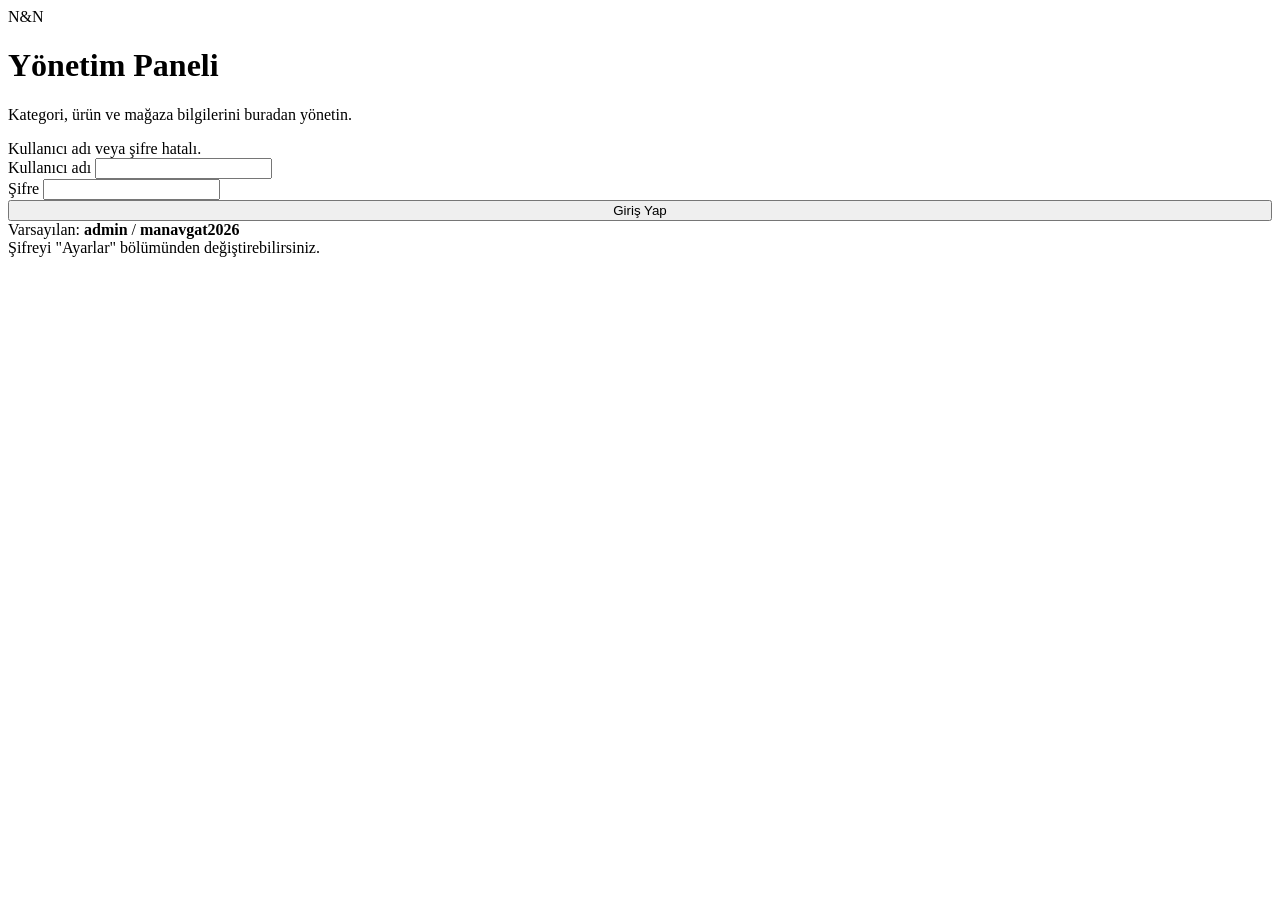
==== commit 41feebd5: "Add files via upload" ====
--- a/admin.html
+++ b/admin.html
@@ -1,1059 +1,306 @@
 <!DOCTYPE html>
 <html lang="tr">
 <head>
-<meta charset="UTF-8">
-<meta name="viewport" content="width=device-width, initial-scale=1.0">
-<title>Narin — Yönetim Paneli</title>
+<meta charset="UTF-8" />
+<meta name="viewport" content="width=device-width, initial-scale=1.0" />
+<title>Yönetim Paneli | Nakış & Nine</title>
+<meta name="robots" content="noindex, nofollow" />
 <link rel="preconnect" href="https://fonts.googleapis.com">
-<link href="https://fonts.googleapis.com/css2?family=Cormorant+Garamond:wght@500;600;700&family=Jost:wght@400;500;600&display=swap" rel="stylesheet">
-<style>
-/* =========================================================
-   NARİN — Tasarım Sistemi
-   Palet: derin bordo, ekru, dut/mürdüm, mat altın, mürekkep siyahı
-   Tipografi: Cormorant Garamond (başlık) + Jost (gövde/etiket)
-   İmza öğe: "kumaş numunesi" kategori kartları + dalgalı kumaş ayırıcılar
-   ========================================================= */
-
-:root {
-  --wine: #5C1F34;
-  --wine-deep: #3A1322;
-  --plum: #6B3654;
-  --cream: #F4ECE2;
-  --cream-soft: #EFE4D6;
-  --taupe: #A9877B;
-  --gold: #B08D57;
-  --ink: #241019;
-  --ink-soft: #4A3540;
-  --line: rgba(36, 16, 25, 0.12);
-  --white: #FFFDFB;
-
-  --font-display: "Cormorant Garamond", serif;
-  --font-body: "Jost", sans-serif;
-
-  --radius-lg: 22px;
-  --radius-md: 14px;
-  --shadow-soft: 0 18px 40px -22px rgba(58, 19, 34, 0.45);
-  --shadow-card: 0 10px 24px -16px rgba(58, 19, 34, 0.35);
-}
-
-* { box-sizing: border-box; }
-html { scroll-behavior: smooth; }
-body {
-  margin: 0;
-  background: var(--cream);
-  color: var(--ink);
-  font-family: var(--font-body);
-  -webkit-font-smoothing: antialiased;
-}
-img { max-width: 100%; display: block; }
-a { color: inherit; text-decoration: none; }
-button { font-family: inherit; cursor: pointer; }
-::selection { background: var(--gold); color: var(--white); }
-
-@media (prefers-reduced-motion: reduce) {
-  * { animation-duration: 0.001ms !important; transition-duration: 0.001ms !important; }
-}
-
-.eyebrow {
-  font-family: var(--font-body);
-  text-transform: uppercase;
-  letter-spacing: 0.18em;
-  font-size: 12px;
-  color: var(--wine);
-  font-weight: 500;
-}
-h1, h2, h3 { font-family: var(--font-display); font-weight: 600; margin: 0; color: var(--ink); }
-h1 { font-size: clamp(38px, 6vw, 68px); line-height: 1.02; }
-h2 { font-size: clamp(28px, 4vw, 42px); line-height: 1.08; }
-h3 { font-size: 22px; }
-p { line-height: 1.6; color: var(--ink-soft); margin: 0; }
-
-.container { max-width: 1180px; margin: 0 auto; padding: 0 24px; }
-.section { padding: 88px 0; }
-.section-head { max-width: 620px; margin-bottom: 44px; }
-.section-head .eyebrow { display: block; margin-bottom: 10px; }
-.section-head p { margin-top: 14px; font-size: 17px; }
-
-/* ---------- Header ---------- */
-.site-header {
-  position: sticky; top: 0; z-index: 40;
-  background: rgba(244, 236, 226, 0.9);
-  backdrop-filter: blur(10px);
-  border-bottom: 1px solid var(--line);
-}
-.site-header .inner {
-  display: flex; align-items: center; justify-content: space-between;
-  padding: 18px 24px; max-width: 1180px; margin: 0 auto;
-}
-.logo { font-family: var(--font-display); font-size: 28px; font-weight: 700; color: var(--wine); letter-spacing: 0.02em; }
-.logo span { color: var(--gold); }
-.nav-links { display: flex; gap: 28px; list-style: none; margin: 0; padding: 0; }
-.nav-links a { font-size: 14px; letter-spacing: 0.03em; color: var(--ink-soft); transition: color .2s; }
-.nav-links a:hover { color: var(--wine); }
-.header-actions { display: flex; align-items: center; gap: 14px; }
-.icon-btn {
-  border: 1px solid var(--line); background: var(--white); border-radius: 999px;
-  width: 42px; height: 42px; display: flex; align-items: center; justify-content: center;
-  position: relative; transition: border-color .2s, transform .2s;
-}
-.icon-btn:hover { border-color: var(--wine); transform: translateY(-1px); }
-.cart-count {
-  position: absolute; top: -6px; right: -6px; background: var(--wine); color: var(--white);
-  font-size: 11px; min-width: 18px; height: 18px; border-radius: 999px;
-  display: flex; align-items: center; justify-content: center; font-family: var(--font-body); font-weight: 600;
-}
-.menu-toggle { display: none; }
-
-/* ---------- Hero ---------- */
-.hero {
-  position: relative; overflow: hidden;
-  padding: 64px 0 0;
-}
-.hero .inner {
-  max-width: 1180px; margin: 0 auto; padding: 0 24px;
-  display: grid; grid-template-columns: 1.1fr 0.9fr; gap: 40px; align-items: center;
-}
-.hero-copy .eyebrow { margin-bottom: 18px; display:block; }
-.hero-copy p { margin-top: 20px; font-size: 18px; max-width: 460px; }
-.hero-actions { display: flex; gap: 14px; margin-top: 32px; flex-wrap: wrap; }
-.hero-figure {
-  position: relative; border-radius: var(--radius-lg); overflow: hidden;
-  aspect-ratio: 4/5; box-shadow: var(--shadow-soft);
-}
-.hero-figure img {
-  width: 100%; height: 100%; object-fit: cover;
-  filter: grayscale(0.35) sepia(0.18) saturate(1.3);
-}
-.hero-figure::after {
-  content: ""; position: absolute; inset: 0;
-  background: linear-gradient(155deg, rgba(92,31,52,0.35), rgba(176,141,87,0.12) 60%, transparent);
-  mix-blend-mode: multiply;
-}
-.hero-tag {
-  position: absolute; left: 22px; bottom: 22px; background: var(--white);
-  padding: 10px 16px; border-radius: 999px; font-size: 13px; box-shadow: var(--shadow-card);
-  display: flex; align-items: center; gap: 8px;
-}
-.hero-tag::before { content: ""; width: 8px; height: 8px; border-radius: 50%; background: var(--gold); display: inline-block; }
-
-.drape-divider { width: 100%; height: 64px; display: block; margin-top: 48px; }
-
-/* ---------- Buttons ---------- */
-.btn {
-  display: inline-flex; align-items: center; justify-content: center; gap: 8px;
-  padding: 14px 26px; border-radius: 999px; font-size: 14px; letter-spacing: 0.03em;
-  border: 1px solid transparent; transition: transform .18s ease, box-shadow .18s ease, background .18s ease;
-  font-weight: 500;
-}
-.btn-primary { background: var(--wine); color: var(--white); }
-.btn-primary:hover { background: var(--wine-deep); transform: translateY(-1px); box-shadow: var(--shadow-card); }
-.btn-outline { background: transparent; border-color: var(--wine); color: var(--wine); }
-.btn-outline:hover { background: var(--wine); color: var(--white); }
-.btn-gold { background: var(--gold); color: var(--white); }
-.btn-gold:hover { background: #977540; }
-.btn-block { width: 100%; }
-.btn[disabled] { opacity: 0.5; cursor: not-allowed; }
-.btn-sm { padding: 9px 16px; font-size: 13px; }
-
-/* ---------- Kategori "kumaş numunesi" kartları ---------- */
-.swatch-grid {
-  display: grid; grid-template-columns: repeat(3, 1fr); gap: 22px;
-}
-.swatch-card {
-  position: relative; background: var(--white); border-radius: var(--radius-lg);
-  padding: 14px; box-shadow: var(--shadow-card); transition: transform .25s ease, box-shadow .25s ease;
-  border: 1px solid var(--line);
-}
-.swatch-card:hover { transform: translateY(-6px) rotate(-0.4deg); box-shadow: var(--shadow-soft); }
-.swatch-thumb {
-  aspect-ratio: 1/1; border-radius: 12px; overflow: hidden; position: relative;
-}
-.swatch-thumb img { width: 100%; height: 100%; object-fit: cover; filter: grayscale(0.4) sepia(0.15); }
-.swatch-thumb::after {
-  content: ""; position: absolute; inset: 0;
-  background: linear-gradient(160deg, rgba(92,31,52,0.55), rgba(176,141,87,0.15));
-  mix-blend-mode: multiply;
-}
-.swatch-pin { position: absolute; top: 10px; right: 10px; width: 22px; height: 22px; border-radius: 50%; background: var(--gold); box-shadow: 0 3px 8px rgba(0,0,0,0.25); z-index: 2; }
-.swatch-body { padding: 16px 6px 6px; }
-.swatch-body h3 { font-size: 20px; margin-bottom: 6px; }
-.swatch-body p { font-size: 13.5px; }
-.swatch-count { display: inline-block; margin-top: 10px; font-size: 12px; color: var(--gold); letter-spacing: 0.06em; text-transform: uppercase; }
-
-/* ---------- Ürün kartları ---------- */
-.filter-bar {
-  display: flex; gap: 10px; flex-wrap: wrap; margin-bottom: 32px;
-}
-.chip {
-  padding: 9px 18px; border-radius: 999px; border: 1px solid var(--line);
-  background: var(--white); font-size: 13.5px; color: var(--ink-soft); transition: all .18s;
-}
-.chip.active, .chip:hover { border-color: var(--wine); color: var(--wine); }
-
-.product-grid { display: grid; grid-template-columns: repeat(4, 1fr); gap: 24px; }
-.product-card {
-  background: var(--white); border-radius: var(--radius-md); overflow: hidden;
-  border: 1px solid var(--line); transition: box-shadow .2s, transform .2s;
-  display: flex; flex-direction: column;
-}
-.product-card:hover { box-shadow: var(--shadow-card); transform: translateY(-3px); }
-.product-thumb { position: relative; aspect-ratio: 3/4; overflow: hidden; background: var(--cream-soft); }
-.product-thumb img { width: 100%; height: 100%; object-fit: cover; transition: transform .5s ease; }
-.product-card:hover .product-thumb img { transform: scale(1.05); }
-.badge-sale {
-  position: absolute; top: 10px; left: 10px; background: var(--wine); color: var(--white);
-  font-size: 11px; padding: 4px 10px; border-radius: 999px; letter-spacing: 0.04em;
-}
-.badge-stock { position: absolute; top: 10px; right: 10px; background: var(--ink); color: var(--white); font-size: 11px; padding: 4px 10px; border-radius: 999px; }
-.product-info { padding: 16px; display: flex; flex-direction: column; gap: 8px; flex: 1; }
-.product-cat { font-size: 11px; text-transform: uppercase; letter-spacing: 0.08em; color: var(--taupe); }
-.product-info h3 { font-size: 17px; }
-.price-row { display: flex; align-items: baseline; gap: 8px; margin-top: auto; }
-.price { font-family: var(--font-display); font-size: 22px; font-weight: 700; color: var(--wine); }
-.price-old { font-size: 14px; color: var(--taupe); text-decoration: line-through; }
-.product-actions { margin-top: 8px; }
-
-/* ---------- Ürün detay modalı ---------- */
-.modal-overlay {
-  position: fixed; inset: 0; background: rgba(36,16,25,0.55); z-index: 90;
-  display: flex; align-items: center; justify-content: center; padding: 20px;
-  opacity: 0; pointer-events: none; transition: opacity .22s ease;
-}
-.modal-overlay.open { opacity: 1; pointer-events: auto; }
-.modal-box {
-  background: var(--white); border-radius: var(--radius-lg); max-width: 880px; width: 100%;
-  max-height: 88vh; overflow: auto; display: grid; grid-template-columns: 1fr 1fr;
-  transform: translateY(14px); transition: transform .22s ease;
-}
-.modal-overlay.open .modal-box { transform: translateY(0); }
-.modal-img { aspect-ratio: 3/4; overflow: hidden; }
-.modal-img img { width: 100%; height: 100%; object-fit: cover; }
-.modal-content { padding: 32px; position: relative; }
-.modal-close {
-  position: absolute; top: 16px; right: 16px; width: 34px; height: 34px; border-radius: 50%;
-  border: 1px solid var(--line); background: var(--white); display: flex; align-items: center; justify-content: center;
-}
-.option-group { margin-top: 18px; }
-.option-label { font-size: 12px; text-transform: uppercase; letter-spacing: 0.08em; color: var(--taupe); margin-bottom: 8px; display: block; }
-.option-pills { display: flex; gap: 8px; flex-wrap: wrap; }
-.pill {
-  padding: 7px 14px; border-radius: 999px; border: 1px solid var(--line); background: var(--white);
-  font-size: 13px; transition: all .15s;
-}
-.pill.active { background: var(--wine); border-color: var(--wine); color: var(--white); }
-.qty-row { display: flex; align-items: center; gap: 12px; margin-top: 20px; }
-.qty-control { display: flex; align-items: center; border: 1px solid var(--line); border-radius: 999px; overflow: hidden; }
-.qty-control button { background: var(--cream-soft); border: none; width: 34px; height: 34px; font-size: 16px; }
-.qty-control span { width: 34px; text-align: center; font-size: 14px; }
-
-/* ---------- Sepet çekmecesi ---------- */
-.cart-drawer {
-  position: fixed; top: 0; right: 0; height: 100vh; width: 420px; max-width: 92vw;
-  background: var(--white); z-index: 95; transform: translateX(100%); transition: transform .3s ease;
-  display: flex; flex-direction: column; box-shadow: -20px 0 50px rgba(36,16,25,0.25);
-}
-.cart-drawer.open { transform: translateX(0); }
-.cart-header { padding: 22px 24px; border-bottom: 1px solid var(--line); display: flex; justify-content: space-between; align-items: center; }
-.cart-items { flex: 1; overflow-y: auto; padding: 12px 24px; }
-.cart-item { display: flex; gap: 12px; padding: 14px 0; border-bottom: 1px solid var(--line); }
-.cart-item img { width: 68px; height: 84px; object-fit: cover; border-radius: 8px; }
-.cart-item-info { flex: 1; }
-.cart-item-info h4 { font-size: 14.5px; font-family: var(--font-body); font-weight: 600; margin: 0 0 4px; }
-.cart-item-meta { font-size: 12px; color: var(--taupe); }
-.cart-item-row { display: flex; justify-content: space-between; align-items: center; margin-top: 8px; }
-.cart-remove { font-size: 12px; color: var(--wine); text-decoration: underline; background: none; border: none; padding: 0; }
-.cart-empty { padding: 60px 20px; text-align: center; color: var(--taupe); }
-.cart-footer { padding: 20px 24px 26px; border-top: 1px solid var(--line); background: var(--cream-soft); }
-.cart-total-row { display: flex; justify-content: space-between; font-family: var(--font-display); font-size: 20px; font-weight: 700; margin-bottom: 14px; }
-.checkout-form { display: grid; gap: 10px; margin-bottom: 14px; }
-.checkout-form input, .checkout-form textarea {
-  width: 100%; padding: 11px 14px; border-radius: 10px; border: 1px solid var(--line); font-family: inherit; font-size: 13.5px; background: var(--white);
-}
-.checkout-form textarea { resize: vertical; min-height: 60px; }
-.overlay-dim {
-  position: fixed; inset: 0; background: rgba(36,16,25,0.4); z-index: 85;
-  opacity: 0; pointer-events: none; transition: opacity .25s;
-}
-.overlay-dim.open { opacity: 1; pointer-events: auto; }
-
-/* ---------- Bilgi şeridi / özellikler ---------- */
-.feature-strip { display: grid; grid-template-columns: repeat(4, 1fr); gap: 24px; }
-.feature-item { text-align: center; padding: 18px; }
-.feature-item .ico { font-size: 26px; margin-bottom: 10px; }
-.feature-item h4 { font-family: var(--font-body); font-size: 14.5px; font-weight: 600; margin-bottom: 6px; }
-.feature-item p { font-size: 13px; }
-
-/* ---------- Footer ---------- */
-.site-footer { background: var(--ink); color: var(--cream-soft); padding: 64px 0 28px; margin-top: 60px; }
-.footer-grid { display: grid; grid-template-columns: 1.4fr 1fr 1fr 1fr; gap: 40px; }
-.footer-grid h4 { font-family: var(--font-body); font-size: 13px; letter-spacing: 0.08em; text-transform: uppercase; margin-bottom: 16px; color: var(--gold); }
-.footer-grid p, .footer-grid a { font-size: 13.5px; color: rgba(244,236,226,0.7); line-height: 2; }
-.footer-grid a:hover { color: var(--white); }
-.footer-bottom { margin-top: 48px; padding-top: 24px; border-top: 1px solid rgba(244,236,226,0.12); font-size: 12.5px; color: rgba(244,236,226,0.5); display: flex; justify-content: space-between; flex-wrap: wrap; gap: 10px; }
-
-/* ---------- Toast ---------- */
-.toast {
-  position: fixed; bottom: 26px; left: 50%; transform: translateX(-50%) translateY(20px);
-  background: var(--ink); color: var(--white); padding: 14px 22px; border-radius: 999px;
-  font-size: 13.5px; z-index: 120; opacity: 0; pointer-events: none; transition: all .25s ease;
-  display: flex; align-items: center; gap: 8px;
-}
-.toast.show { opacity: 1; transform: translateX(-50%) translateY(0); }
-
-/* ---------- Admin ortak ---------- */
-.admin-body { background: var(--cream-soft); min-height: 100vh; }
-.admin-shell { display: grid; grid-template-columns: 240px 1fr; min-height: 100vh; }
-.admin-sidebar { background: var(--ink); color: var(--cream-soft); padding: 28px 20px; }
-.admin-sidebar .logo { color: var(--white); margin-bottom: 30px; display: block; }
-.admin-sidebar .logo span { color: var(--gold); }
-.admin-nav { list-style: none; padding: 0; margin: 0; display: flex; flex-direction: column; gap: 4px; }
-.admin-nav button {
-  width: 100%; text-align: left; background: none; border: none; color: rgba(244,236,226,0.75);
-  padding: 11px 14px; border-radius: 10px; font-size: 14px; transition: all .15s;
-}
-.admin-nav button:hover { background: rgba(255,255,255,0.06); color: var(--white); }
-.admin-nav button.active { background: var(--wine); color: var(--white); }
-.admin-main { padding: 34px 40px; }
-.admin-topbar { display: flex; justify-content: space-between; align-items: center; margin-bottom: 28px; }
-.admin-card { background: var(--white); border-radius: var(--radius-md); padding: 24px; box-shadow: var(--shadow-card); border: 1px solid var(--line); }
-.admin-grid { display: grid; grid-template-columns: repeat(4, 1fr); gap: 18px; margin-bottom: 30px; }
-.stat-card { background: var(--white); border-radius: var(--radius-md); padding: 20px; border: 1px solid var(--line); }
-.stat-card .n { font-family: var(--font-display); font-size: 32px; font-weight: 700; color: var(--wine); }
-.stat-card .l { font-size: 12.5px; color: var(--taupe); text-transform: uppercase; letter-spacing: 0.06em; }
-.data-table { width: 100%; border-collapse: collapse; }
-.data-table th { text-align: left; font-size: 12px; text-transform: uppercase; letter-spacing: 0.05em; color: var(--taupe); padding: 10px 12px; border-bottom: 1px solid var(--line); }
-.data-table td { padding: 12px; border-bottom: 1px solid var(--line); font-size: 14px; vertical-align: middle; }
-.data-table img { width: 44px; height: 56px; object-fit: cover; border-radius: 6px; }
-.table-actions { display: flex; gap: 8px; }
-.link-btn { background: none; border: none; font-size: 13px; color: var(--wine); text-decoration: underline; padding: 0; }
-.link-btn.danger { color: #A02525; }
-.form-grid { display: grid; grid-template-columns: 1fr 1fr; gap: 16px; }
-.form-field { display: flex; flex-direction: column; gap: 6px; margin-bottom: 4px; }
-.form-field label { font-size: 12.5px; color: var(--ink-soft); font-weight: 500; }
-.form-field input, .form-field select, .form-field textarea {
-  padding: 10px 12px; border-radius: 8px; border: 1px solid var(--line); font-family: inherit; font-size: 14px;
-}
-.form-field textarea { resize: vertical; min-height: 70px; }
-.form-span-2 { grid-column: span 2; }
-.login-screen { min-height: 100vh; display: flex; align-items: center; justify-content: center; background: var(--wine-deep); }
-.login-card { background: var(--white); border-radius: var(--radius-lg); padding: 44px; width: 380px; box-shadow: var(--shadow-soft); text-align: center; }
-.login-card h1 { font-size: 30px; margin-bottom: 6px; }
-.login-card p { margin-bottom: 24px; }
-.pill-badge { display: inline-block; padding: 4px 10px; border-radius: 999px; font-size: 11px; }
-.pill-badge.ok { background: #E4F0E4; color: #2C6B2C; }
-.pill-badge.low { background: #FBEAD8; color: #A0611E; }
-.pill-badge.out { background: #F8E1E1; color: #A02525; }
-.export-box textarea { width: 100%; min-height: 260px; font-family: monospace; font-size: 12px; border-radius: 10px; border: 1px solid var(--line); padding: 14px; }
-.notice-banner { background: #FBEAD8; border: 1px solid #E7C79B; color: #7A4B1B; padding: 14px 18px; border-radius: 12px; font-size: 13.5px; margin-bottom: 24px; line-height: 1.6; }
-
-/* ---------- Responsive ---------- */
-@media (max-width: 1020px) {
-  .product-grid { grid-template-columns: repeat(3, 1fr); }
-  .swatch-grid { grid-template-columns: repeat(2, 1fr); }
-  .admin-grid { grid-template-columns: repeat(2, 1fr); }
-  .footer-grid { grid-template-columns: 1fr 1fr; }
-}
-@media (max-width: 760px) {
-  .hero .inner { grid-template-columns: 1fr; }
-  .nav-links, .admin-sidebar { display: none; }
-  .product-grid { grid-template-columns: repeat(2, 1fr); }
-  .swatch-grid { grid-template-columns: 1fr 1fr; }
-  .modal-box { grid-template-columns: 1fr; }
-  .modal-img { aspect-ratio: 4/3; }
-  .admin-shell { grid-template-columns: 1fr; }
-  .form-grid { grid-template-columns: 1fr; }
-  .form-span-2 { grid-column: span 1; }
-  .feature-strip { grid-template-columns: 1fr 1fr; }
-  .footer-grid { grid-template-columns: 1fr; }
-  .cart-drawer { width: 100vw; }
-}
-
-</style>
+<link href="https://fonts.googleapis.com/css2?family=Fraunces:opsz,wght@9..144,600;9..144,700&family=Inter:wght@400;500;600;700&family=Space+Mono&display=swap" rel="stylesheet">
+<link rel="stylesheet" href="assets/css/admin.css" />
 </head>
-<body class="admin-body">
-
-<!-- GİRİŞ EKRANI -->
+<body>
+
+<!-- ========== GİRİŞ EKRANI ========== -->
 <div class="login-screen" id="loginScreen">
   <div class="login-card">
-    <h1>Narin<span style="color:var(--gold);">.</span></h1>
-    <p>Yönetim paneline erişmek için parolayı girin.<br><small>Varsayılan parola: <strong>narin2026</strong></small></p>
-    <input type="password" id="loginPass" placeholder="Parola" style="width:100%;padding:12px 14px;border-radius:10px;border:1px solid var(--line);margin-bottom:12px;font-family:inherit;" onkeydown="if(event.key==='Enter')tryLogin()">
-    <button class="btn btn-primary btn-block" onclick="tryLogin()">Giriş Yap</button>
-    <p id="loginError" style="color:#A02525;margin-top:12px;font-size:13px;"></p>
-    <p style="margin-top:18px;"><a href="index.html" style="font-size:13px;text-decoration:underline;color:var(--taupe);">← Mağazaya dön</a></p>
+    <div class="mark">N&N</div>
+    <h1>Yönetim Paneli</h1>
+    <p class="sub">Kategori, ürün ve mağaza bilgilerini buradan yönetin.</p>
+    <div class="login-error" id="loginError">Kullanıcı adı veya şifre hatalı.</div>
+    <form id="loginForm">
+      <div class="form-field">
+        <label for="loginUser">Kullanıcı adı</label>
+        <input type="text" id="loginUser" autocomplete="username" required />
+      </div>
+      <div class="form-field">
+        <label for="loginPass">Şifre</label>
+        <input type="text" id="loginPass" autocomplete="current-password" required />
+      </div>
+      <button type="submit" class="btn btn-primary" style="width:100%;justify-content:center;">Giriş Yap</button>
+    </form>
+    <div class="login-hint">Varsayılan: <strong>admin</strong> / <strong>manavgat2026</strong><br/>Şifreyi "Ayarlar" bölümünden değiştirebilirsiniz.</div>
   </div>
 </div>
 
-<!-- YÖNETİM PANELİ -->
+<!-- ========== ADMIN GÖVDESİ ========== -->
 <div class="admin-shell" id="adminShell" style="display:none;">
-  <aside class="admin-sidebar">
-    <a href="index.html" class="logo">Narin<span>.</span></a>
-    <ul class="admin-nav">
-      <li><button id="nav-dashboard" class="active" onclick="showTab('dashboard')">📊 Genel Bakış</button></li>
-      <li><button id="nav-products" onclick="showTab('products')">🧺 Ürünler</button></li>
-      <li><button id="nav-categories" onclick="showTab('categories')">🗂 Kategoriler</button></li>
-      <li><button id="nav-settings" onclick="showTab('settings')">⚙ Marka Ayarları</button></li>
-      <li><button id="nav-export" onclick="showTab('export')">⬆ Yayınla / Dışa Aktar</button></li>
-      <li><button id="nav-security" onclick="showTab('security')">🔒 Parola</button></li>
-    </ul>
-    <div style="margin-top:40px;">
-      <button class="btn btn-outline btn-sm btn-block" style="border-color:rgba(244,236,226,0.3); color:var(--cream-soft);" onclick="logout()">Çıkış Yap</button>
+  <aside class="sidebar">
+    <div class="sidebar-brand">
+      <span class="mark">N&N</span>
+      <span class="label">Yönetim Paneli<small>Nakış & Nine</small></span>
+    </div>
+    <nav class="sidebar-nav" id="sidebarNav">
+      <button data-view="dashboard" class="is-active"><span class="icon">◆</span> Genel Bakış</button>
+      <button data-view="categories"><span class="icon">▤</span> Kategoriler</button>
+      <button data-view="products"><span class="icon">⚬</span> Ürünler</button>
+      <button data-view="settings"><span class="icon">⚙</span> Mağaza Ayarları</button>
+      <button data-view="backup"><span class="icon">⇅</span> Yedekle / Geri Yükle</button>
+    </nav>
+    <div class="sidebar-foot">
+      <a href="index.html" target="_blank">↗ Siteyi Görüntüle</a>
+      <button id="logoutBtn">Çıkış Yap</button>
     </div>
   </aside>
 
-  <main class="admin-main">
-
-    <!-- GENEL BAKIŞ -->
-    <section class="admin-tab" id="tab-dashboard">
-      <div class="admin-topbar"><h2>Genel Bakış</h2></div>
-      <div class="notice-banner">
-        Bu panel üzerinde yaptığınız değişiklikler yalnızca bu tarayıcıda saklanır (localStorage).
-        Değişiklikleri sitenin tüm ziyaretçileri için kalıcı hale getirmek için <strong>"Yayınla / Dışa Aktar"</strong>
-        sekmesinden kodu kopyalayıp <code>index.html</code> ve <code>admin.html</code> içindeki <code>const NARIN_SEED = {...}</code> bloklarının yerine yapıştırıp push edin.
-      </div>
-      <div class="admin-grid">
-        <div class="stat-card"><div class="n" id="statProducts">0</div><div class="l">Ürün</div></div>
-        <div class="stat-card"><div class="n" id="statCategories">0</div><div class="l">Kategori</div></div>
-        <div class="stat-card"><div class="n" id="statLowStock">0</div><div class="l">Azalan Stok</div></div>
-        <div class="stat-card"><div class="n" id="statOutStock">0</div><div class="l">Tükenen</div></div>
-      </div>
-      <div class="admin-card">
-        <h3 style="margin-bottom:14px;">Hızlı Başlangıç</h3>
-        <p>• "Ürünler" sekmesinden yeni ürün ekleyin veya mevcut ürünleri düzenleyin.<br>
-        • "Kategoriler" sekmesinden koleksiyon başlıklarını yönetin.<br>
-        • "Marka Ayarları"ndan WhatsApp sipariş numaranızı ve mağaza bilgilerinizi güncelleyin.<br>
-        • Değişiklikleri kalıcı yapmak için "Yayınla / Dışa Aktar" adımını unutmayın.</p>
-      </div>
-    </section>
-
-    <!-- ÜRÜNLER -->
-    <section class="admin-tab" id="tab-products" style="display:none;">
-      <div class="admin-topbar"><h2>Ürünler</h2></div>
-
-      <div class="admin-card" style="margin-bottom:24px;">
-        <h3 id="productFormTitle" style="margin-bottom:16px;">Yeni Ürün Ekle</h3>
-        <form id="productForm">
+  <main class="main">
+    <div class="main-head">
+      <div>
+        <h2 id="viewTitle">Genel Bakış</h2>
+        <p id="viewSub">Mağazanızın anlık durumu</p>
+      </div>
+    </div>
+
+    <!-- ---------- Genel Bakış ---------- -->
+    <section class="view is-active" id="view-dashboard">
+      <div class="stat-row">
+        <div class="stat-card"><div class="num" id="statCatCount">0</div><div class="label">KATEGORİ</div></div>
+        <div class="stat-card"><div class="num" id="statProductCount">0</div><div class="label">ÜRÜN</div></div>
+        <div class="stat-card"><div class="num" id="statInStock">0</div><div class="label">STOKTA</div></div>
+        <div class="stat-card"><div class="num" id="statOutStock">0</div><div class="label">TÜKENDİ</div></div>
+      </div>
+      <div class="panel">
+        <h3>Hızlı Başlangıç</h3>
+        <p class="panel-desc">Yeni bir tuhafiye mağazası mısınız? Şu sırayla ilerleyin:</p>
+        <ol style="color:var(--ink-soft);font-size:0.9rem;line-height:1.9;padding-left:18px;margin:0;">
+          <li><strong>Mağaza Ayarları</strong>'ndan isim, telefon, WhatsApp ve adres bilgilerinizi girin.</li>
+          <li><strong>Kategoriler</strong>'den ürün gruplarınızı oluşturun (İç Giyim, Tuhafiye, Dikiş vb.)</li>
+          <li><strong>Ürünler</strong>'den her ürünü fotoğrafıyla birlikte ekleyin.</li>
+          <li>Değişiklikleriniz anında <a href="index.html" target="_blank" style="color:var(--rose);">canlı sitede</a> görünür.</li>
+        </ol>
+      </div>
+    </section>
+
+    <!-- ---------- Kategoriler ---------- -->
+    <section class="view" id="view-categories">
+      <div class="panel">
+        <h3 id="catFormTitle">Yeni Kategori Ekle</h3>
+        <p class="panel-desc">Ürünlerinizi gruplamak için kategoriler oluşturun. Görsel eklemek isteğe bağlıdır.</p>
+        <form id="catForm">
+          <input type="hidden" id="catId" />
           <div class="form-grid">
-            <div class="form-field"><label>Ürün Adı</label><input type="text" id="prodName" required></div>
-            <div class="form-field"><label>Kategori</label><select id="prodCategory"></select></div>
-            <div class="form-field"><label>Fiyat (₺)</label><input type="number" id="prodPrice" min="0" step="0.01" required></div>
-            <div class="form-field"><label>Eski Fiyat (opsiyonel, indirim için)</label><input type="number" id="prodOldPrice" min="0" step="0.01"></div>
-            <div class="form-field"><label>Stok Adedi</label><input type="number" id="prodStock" min="0" required></div>
-            <div class="form-field"><label>Bedenler (virgülle ayırın)</label><input type="text" id="prodSizes" placeholder="S, M, L, XL"></div>
-            <div class="form-field"><label>Renkler (virgülle ayırın)</label><input type="text" id="prodColors" placeholder="Siyah, Ekru"></div>
-            <div class="form-field"><label><input type="checkbox" id="prodFeatured"> Öne çıkan ürün</label></div>
-            <div class="form-field form-span-2"><label>Açıklama</label><textarea id="prodDescription"></textarea></div>
-            <div class="form-field"><label>Görsel URL</label><input type="text" id="prodImageUrl" placeholder="https://..."></div>
-            <div class="form-field"><label>veya Bilgisayardan Yükle</label><input type="file" accept="image/*" onchange="handleImageUpload(this)"></div>
-            <div class="form-field form-span-2"><img id="prodImagePreview" src="" alt="" style="display:none;width:100px;height:130px;object-fit:cover;border-radius:8px;"></div>
-          </div>
-          <div style="display:flex;gap:10px;margin-top:16px;">
-            <button type="submit" class="btn btn-primary">Kaydet</button>
-            <button type="button" class="btn btn-outline" onclick="resetProductForm()">Formu Temizle</button>
+            <div class="form-field">
+              <label for="catName">Kategori adı *</label>
+              <input type="text" id="catName" placeholder="Örn: İç Giyim" required />
+            </div>
+            <div class="form-field">
+              <label for="catDesc">Kısa açıklama</label>
+              <input type="text" id="catDesc" placeholder="Örn: Sütyen, külot, gecelik" />
+            </div>
+          </div>
+          <div class="form-field full">
+            <label>Kategori görseli</label>
+            <div class="upload-box">
+              <div class="upload-preview" id="catImgPreview">Görsel yok</div>
+              <div class="upload-actions">
+                <input type="file" id="catImgInput" accept="image/*" />
+                <button type="button" class="btn btn-outline btn-sm" id="catImgClear">Görseli kaldır</button>
+              </div>
+            </div>
+          </div>
+          <div style="display:flex;gap:10px;">
+            <button type="submit" class="btn btn-primary" id="catSubmitBtn">Kategoriyi Kaydet</button>
+            <button type="button" class="btn btn-outline" id="catCancelBtn" style="display:none;">Vazgeç</button>
           </div>
         </form>
       </div>
 
-      <div class="admin-card">
-        <h3 style="margin-bottom:16px;">Ürün Listesi</h3>
-        <table class="data-table">
-          <thead><tr><th>Görsel</th><th>Ad</th><th>Kategori</th><th>Fiyat</th><th>Stok</th><th>İşlem</th></tr></thead>
-          <tbody id="productsTableBody"></tbody>
+      <div class="panel">
+        <h3>Kategori Listesi</h3>
+        <p class="panel-desc">Sıralama, sitede görünme sırasıdır.</p>
+        <table>
+          <thead><tr><th>Görsel</th><th>Ad</th><th>Açıklama</th><th>Ürün Sayısı</th><th></th></tr></thead>
+          <tbody id="catTableBody"></tbody>
         </table>
       </div>
     </section>
 
-    <!-- KATEGORİLER -->
-    <section class="admin-tab" id="tab-categories" style="display:none;">
-      <div class="admin-topbar"><h2>Kategoriler</h2></div>
-
-      <div class="admin-card" style="margin-bottom:24px;">
-        <h3 id="categoryFormTitle" style="margin-bottom:16px;">Yeni Kategori Ekle</h3>
-        <form id="categoryForm">
+    <!-- ---------- Ürünler ---------- -->
+    <section class="view" id="view-products">
+      <div class="panel">
+        <h3 id="prodFormTitle">Yeni Ürün Ekle</h3>
+        <p class="panel-desc">Ürün fotoğrafı yükleyin, fiyat ve stok bilgisini girin.</p>
+        <form id="prodForm">
+          <input type="hidden" id="prodId" />
           <div class="form-grid">
-            <div class="form-field"><label>Kategori Adı</label><input type="text" id="catName" required></div>
-            <div class="form-field"><label>Görsel URL</label><input type="text" id="catSwatch" placeholder="https://..."></div>
-            <div class="form-field form-span-2"><label>Açıklama</label><textarea id="catDescription"></textarea></div>
-          </div>
-          <div style="display:flex;gap:10px;margin-top:16px;">
-            <button type="submit" class="btn btn-primary">Kaydet</button>
-            <button type="button" class="btn btn-outline" onclick="resetCategoryForm()">Formu Temizle</button>
+            <div class="form-field">
+              <label for="prodName">Ürün adı *</label>
+              <input type="text" id="prodName" placeholder="Örn: Pamuklu Rahat Sütyen" required />
+            </div>
+            <div class="form-field">
+              <label for="prodCategory">Kategori *</label>
+              <select id="prodCategory" required></select>
+            </div>
+            <div class="form-field">
+              <label for="prodPrice">Satış fiyatı (₺) *</label>
+              <input type="number" id="prodPrice" min="0" step="0.5" required />
+            </div>
+            <div class="form-field">
+              <label for="prodOldPrice">Eski fiyat (₺) <span class="hint">indirim için, boş bırakılabilir</span></label>
+              <input type="number" id="prodOldPrice" min="0" step="0.5" />
+            </div>
+            <div class="form-field">
+              <label for="prodBadge">Etiket</label>
+              <select id="prodBadge">
+                <option value="">Yok</option>
+                <option value="Yeni">Yeni</option>
+                <option value="İndirim">İndirim</option>
+                <option value="Çok Satan">Çok Satan</option>
+              </select>
+            </div>
+            <div class="form-field">
+              <label for="prodStock">Stok durumu</label>
+              <div class="check-field" style="padding-top:8px;">
+                <input type="checkbox" id="prodStock" checked style="width:auto;" />
+                <label for="prodStock" style="font-weight:400;">Stokta var</label>
+              </div>
+            </div>
+          </div>
+          <div class="form-field full">
+            <label for="prodDesc">Açıklama</label>
+            <textarea id="prodDesc" placeholder="Ürünün kumaşı, kalıbı, kullanım alanı vb."></textarea>
+          </div>
+          <div class="form-field full">
+            <label>Ürün görseli</label>
+            <div class="upload-box">
+              <div class="upload-preview" id="prodImgPreview">Görsel yok</div>
+              <div class="upload-actions">
+                <input type="file" id="prodImgInput" accept="image/*" />
+                <button type="button" class="btn btn-outline btn-sm" id="prodImgClear">Görseli kaldır</button>
+              </div>
+            </div>
+          </div>
+          <div style="display:flex;gap:10px;">
+            <button type="submit" class="btn btn-primary" id="prodSubmitBtn">Ürünü Kaydet</button>
+            <button type="button" class="btn btn-outline" id="prodCancelBtn" style="display:none;">Vazgeç</button>
           </div>
         </form>
       </div>
 
-      <div class="admin-card">
-        <h3 style="margin-bottom:16px;">Kategori Listesi</h3>
-        <table class="data-table">
-          <thead><tr><th>Görsel</th><th>Ad</th><th>Açıklama</th><th>Ürün Sayısı</th><th>İşlem</th></tr></thead>
-          <tbody id="categoriesTableBody"></tbody>
+      <div class="panel">
+        <h3>Ürün Listesi</h3>
+        <div class="form-field" style="max-width:280px;">
+          <input type="text" id="prodSearch" placeholder="Ürün ara..." />
+        </div>
+        <table>
+          <thead><tr><th>Görsel</th><th>Ad</th><th>Kategori</th><th>Fiyat</th><th>Stok</th><th></th></tr></thead>
+          <tbody id="prodTableBody"></tbody>
         </table>
       </div>
     </section>
 
-    <!-- MARKA AYARLARI -->
-    <section class="admin-tab" id="tab-settings" style="display:none;">
-      <div class="admin-topbar"><h2>Marka Ayarları</h2></div>
-      <div class="admin-card">
+    <!-- ---------- Ayarlar ---------- -->
+    <section class="view" id="view-settings">
+      <div class="panel">
+        <h3>Mağaza Bilgileri</h3>
+        <p class="panel-desc">Bu bilgiler sitenin her yerinde (header, footer, WhatsApp linki) kullanılır.</p>
         <form id="settingsForm">
           <div class="form-grid">
-            <div class="form-field"><label>Marka Adı</label><input type="text" id="setName" required></div>
-            <div class="form-field"><label>Slogan</label><input type="text" id="setTagline"></div>
-            <div class="form-field form-span-2"><label>Hakkımızda Metni</label><textarea id="setAbout"></textarea></div>
-            <div class="form-field"><label>WhatsApp Numarası (ülke kodu ile, örn. 905551234567)</label><input type="text" id="setWhatsapp" required></div>
-            <div class="form-field"><label>Instagram Kullanıcı Adı</label><input type="text" id="setInstagram"></div>
-            <div class="form-field"><label>Adres</label><input type="text" id="setAddress"></div>
-            <div class="form-field"><label>Telefon</label><input type="text" id="setPhone"></div>
-            <div class="form-field"><label>E-posta</label><input type="email" id="setEmail"></div>
-            <div class="form-field form-span-2"><label>Ana Sayfa Görsel URL</label><input type="text" id="setHeroImage"></div>
-          </div>
-          <button type="submit" class="btn btn-primary" style="margin-top:16px;">Ayarları Kaydet</button>
+            <div class="form-field">
+              <label for="setStoreName">Mağaza adı</label>
+              <input type="text" id="setStoreName" />
+            </div>
+            <div class="form-field">
+              <label for="setLogoText">Logo kısaltması <span class="hint">örn: N&N</span></label>
+              <input type="text" id="setLogoText" maxlength="4" />
+            </div>
+            <div class="form-field">
+              <label for="setPhone">Telefon</label>
+              <input type="tel" id="setPhone" placeholder="0242 555 0142" />
+            </div>
+            <div class="form-field">
+              <label for="setWhatsapp">WhatsApp numarası <span class="hint">ülke koduyla, örn: 905xxxxxxxxx</span></label>
+              <input type="tel" id="setWhatsapp" placeholder="905425550142" />
+            </div>
+            <div class="form-field full">
+              <label for="setAddress">Adres</label>
+              <input type="text" id="setAddress" placeholder="Mahalle, Cadde No, Manavgat / Antalya" />
+            </div>
+            <div class="form-field">
+              <label for="setWorkHours">Çalışma saatleri</label>
+              <input type="text" id="setWorkHours" placeholder="Hafta içi 09:00–19:30" />
+            </div>
+            <div class="form-field">
+              <label for="setInstagram">Instagram linki</label>
+              <input type="url" id="setInstagram" placeholder="https://instagram.com/..." />
+            </div>
+          </div>
+          <div class="form-field full">
+            <label for="setTagline">Footer açıklaması</label>
+            <textarea id="setTagline"></textarea>
+          </div>
+          <div class="form-field full">
+            <label for="setHeroTitle">Ana sayfa başlığı <span class="hint">2 satır olacak şekilde yazın, ikinci satır vurgulu görünür</span></label>
+            <textarea id="setHeroTitle"></textarea>
+          </div>
+          <div class="form-field full">
+            <label for="setHeroSub">Ana sayfa alt açıklaması</label>
+            <textarea id="setHeroSub"></textarea>
+          </div>
+          <button type="submit" class="btn btn-primary">Ayarları Kaydet</button>
         </form>
       </div>
-    </section>
-
-    <!-- YAYINLA / DIŞA AKTAR -->
-    <section class="admin-tab" id="tab-export" style="display:none;">
-      <div class="admin-topbar"><h2>Yayınla / Dışa Aktar</h2></div>
-      <div class="notice-banner">
-        Aşağıdaki kod, mevcut tüm ürün, kategori ve ayarlarınızı içerir. Bu kodu kopyalayıp
-        <code>index.html</code> ve <code>admin.html</code> dosyalarının içindeki <code>const NARIN_SEED = {...}</code>
-        bloklarının yerine yapıştırın (her iki dosyada da aynı bloğu değiştirin), ardından GitHub'a
-        commit + push edin. Bu işlemden sonra değişiklikler siteyi ziyaret eden <strong>herkes</strong> için kalıcı olur.
-      </div>
-      <div class="admin-card export-box">
-        <textarea id="exportBox" readonly></textarea>
-        <div style="display:flex;gap:10px;margin-top:14px;">
-          <button class="btn btn-primary" onclick="copyExport()">Kodu Kopyala</button>
-          <button class="btn btn-outline" onclick="downloadExport()">.js Olarak İndir</button>
+
+      <div class="panel">
+        <h3>Şifre Değiştir</h3>
+        <p class="panel-desc">Yönetim paneline giriş bilgilerinizi güncelleyin.</p>
+        <form id="passForm">
+          <div class="form-grid">
+            <div class="form-field">
+              <label for="newUser">Yeni kullanıcı adı</label>
+              <input type="text" id="newUser" />
+            </div>
+            <div class="form-field">
+              <label for="newPass">Yeni şifre</label>
+              <input type="text" id="newPass" />
+            </div>
+          </div>
+          <button type="submit" class="btn btn-primary">Şifreyi Güncelle</button>
+        </form>
+      </div>
+    </section>
+
+    <!-- ---------- Yedekleme ---------- -->
+    <section class="view" id="view-backup">
+      <div class="panel">
+        <h3>Verilerinizi Yedekleyin</h3>
+        <p class="panel-desc">
+          Tüm veriler bu tarayıcının hafızasında (localStorage) saklanır. Tarayıcı geçmişini
+          temizlerseniz veriler silinebilir — bu yüzden düzenli olarak yedek indirmeniz önerilir.
+        </p>
+        <div class="backup-actions">
+          <button class="btn btn-primary" id="exportBtn">⬇ Yedek İndir (JSON)</button>
+          <label class="btn btn-outline" for="importInput" style="cursor:pointer;">⬆ Yedekten Geri Yükle</label>
+          <input type="file" id="importInput" accept="application/json" style="display:none;" />
+          <button class="btn btn-danger" id="resetBtn">Varsayılana Sıfırla</button>
         </div>
       </div>
-    </section>
-
-    <!-- PAROLA -->
-    <section class="admin-tab" id="tab-security" style="display:none;">
-      <div class="admin-topbar"><h2>Parola</h2></div>
-      <div class="notice-banner">
-        Bu parola koruması sadece kazara erişimi engeller — statik sitelerde gerçek bir güvenlik
-        katmanı sağlamaz, çünkü site kodu herkese açıktır. Hassas hiçbir veriyi bu panelde saklamayın.
-      </div>
-      <div class="admin-card" style="max-width:420px;">
-        <form id="passwordForm">
-          <div class="form-field"><label>Mevcut Parola</label><input type="password" id="curPass" required></div>
-          <div class="form-field"><label>Yeni Parola</label><input type="password" id="newPass" required></div>
-          <button type="submit" class="btn btn-primary" style="margin-top:10px;">Parolayı Güncelle</button>
-        </form>
-      </div>
-      <div class="admin-card" style="max-width:420px;margin-top:20px;">
-        <h3 style="margin-bottom:10px;">Verileri Sıfırla</h3>
-        <p style="margin-bottom:14px;">Bu tarayıcıda yaptığınız tüm değişiklikleri silip site varsayılanlarına döner.</p>
-        <button class="btn btn-outline" style="border-color:#A02525;color:#A02525;" onclick="resetAllData()">Varsayılanlara Sıfırla</button>
-      </div>
-    </section>
-
+      <div class="panel">
+        <h3>GitHub'a Yükleme Notu</h3>
+        <p class="panel-desc" style="margin-bottom:0;">
+          Bu site tamamen statiktir; GitHub Pages, Netlify veya Vercel'e olduğu gibi yüklenebilir.
+          Detaylı adımlar proje köküne eklenen <strong>README.md</strong> dosyasındadır. Not: localStorage
+          tarayıcıya özeldir — birden fazla kişi yönetiyorsa her yönetici kendi tarayıcısında ayrı
+          veri görür; bu yüzden yedek dosyasını ortak saklamanız (ör. Drive) önerilir.
+        </p>
+      </div>
+    </section>
   </main>
 </div>
 
-<div class="toast" id="adminToast"></div>
-
-<script>
-/* =========================================================
-   NARİN — Veri Katmanı
-   Bu dosya sitenin "kalıcı" varsayılan verisidir (kategoriler,
-   ürünler, marka ayarları). Admin panelinden yapılan değişiklikler
-   tarayıcının localStorage'ına yazılır ve SADECE o tarayıcıda görünür.
-   Değişiklikleri tüm ziyaretçiler için KALICI yapmak için:
-   Admin Paneli → "Kodu Dışa Aktar" → çıkan kodu bu dosyadaki
-   NARIN_SEED nesnesiyle değiştirip GitHub'a push edin.
-   ========================================================= */
-
-const NARIN_SEED = {
-  brand: {
-    name: "Narin",
-    tagline: "Her bedene nazik bir dokunuş",
-    about:
-      "Narin, 2026'da kuruldu; ipek, pamuk ve dantelin buluştuğu, kadın ve erkek iç giyiminde konforu öne çıkaran bir butik markadır. Her parça, günlük hayatın içinde fark edilmeden hissedilecek şekilde seçilir.",
-    whatsappNumber: "905551234567",
-    instagram: "narinicgiyim",
-    address: "Manavgat, Antalya",
-    phone: "0555 123 45 67",
-    email: "info@narinicgiyim.com",
-    heroImage: "https://picsum.photos/seed/narin-hero/1600/1000"
-  },
-
-  categories: [
-    {
-      id: "sutyen-takim",
-      name: "Sütyen & Takım",
-      description: "Günlük konfordan özel anlara, destekli ve dantelli takımlar.",
-      swatch: "https://picsum.photos/seed/narin-cat-1/500/500"
-    },
-    {
-      id: "kulot",
-      name: "Külot",
-      description: "Pamuklu, dantelli ve dikişsiz modeller; tüm bedenlerde.",
-      swatch: "https://picsum.photos/seed/narin-cat-2/500/500"
-    },
-    {
-      id: "gecelik-pijama",
-      name: "Gecelik & Pijama",
-      description: "Saten ve pamuklu kumaşlarla yumuşacık bir uyku hissi.",
-      swatch: "https://picsum.photos/seed/narin-cat-3/500/500"
-    },
-    {
-      id: "body-korse",
-      name: "Body & Korse",
-      description: "Şekillendirici ve sarmalayıcı, özel gün parçaları.",
-      swatch: "https://picsum.photos/seed/narin-cat-4/500/500"
-    },
-    {
-      id: "corap",
-      name: "Çorap & Külotlu Çorap",
-      description: "İnce dokulu, dayanıklı ve her kombine uyan renkler.",
-      swatch: "https://picsum.photos/seed/narin-cat-5/500/500"
-    },
-    {
-      id: "erkek",
-      name: "Erkek İç Giyim",
-      description: "Boxer, atlet ve slip; nefes alan kumaşlarla gün boyu konfor.",
-      swatch: "https://picsum.photos/seed/narin-cat-6/500/500"
-    }
-  ],
-
-  products: [
-    // Sütyen & Takım
-    { id: "p001", categoryId: "sutyen-takim", name: "Dantel Balenli Takım", price: 649, oldPrice: 799, sizes: ["75B","80B","80C","85C"], colors: ["Siyah","Bordo"], stock: 18, description: "İnce dantel dokulu, hafif destekli balen sütyen ve uyumlu külot takımı.", image: "https://picsum.photos/seed/narin-p1/700/900", featured: true },
-    { id: "p002", categoryId: "sutyen-takim", name: "Pamuklu Günlük Sütyen", price: 399, oldPrice: null, sizes: ["75B","80B","85B","90C"], colors: ["Ten","Beyaz","Siyah"], stock: 32, description: "Dikişsiz kalıp, yumuşak pamuklu kumaş, tüm gün rahat kullanım.", image: "https://picsum.photos/seed/narin-p2/700/900", featured: false },
-    { id: "p003", categoryId: "sutyen-takim", name: "Straplez Takım", price: 549, oldPrice: null, sizes: ["80B","85B","90C"], colors: ["Ten"], stock: 12, description: "Kayık yaka ve askısız kıyafetlerle uyumlu, kaymaz silikonlu.", image: "https://picsum.photos/seed/narin-p3/700/900", featured: false },
-
-    // Külot
-    { id: "p004", categoryId: "kulot", name: "Dikişsiz Bikini Külot (3'lü)", price: 349, oldPrice: 429, sizes: ["S","M","L","XL"], colors: ["Karışık"], stock: 40, description: "Lazer kesim, iz yapmayan, nefes alan mikrofiber kumaş.", image: "https://picsum.photos/seed/narin-p4/700/900", featured: true },
-    { id: "p005", categoryId: "kulot", name: "Dantel Brazilian Külot", price: 179, oldPrice: null, sizes: ["S","M","L"], colors: ["Siyah","Ekru"], stock: 25, description: "Yanları dantel detaylı, yumuşak pamuklu iç yüzey.", image: "https://picsum.photos/seed/narin-p5/700/900", featured: false },
-    { id: "p006", categoryId: "kulot", name: "Yüksek Bel Toparlayıcı Külot", price: 289, oldPrice: null, sizes: ["M","L","XL","XXL"], colors: ["Ten","Siyah"], stock: 20, description: "Hafif toparlayıcı doku, göbek üzerinden yüksek kesim.", image: "https://picsum.photos/seed/narin-p6/700/900", featured: false },
-
-    // Gecelik & Pijama
-    { id: "p007", categoryId: "gecelik-pijama", name: "Saten Askılı Gecelik", price: 459, oldPrice: 549, sizes: ["S","M","L"], colors: ["Bordo","Zümrüt","Siyah"], stock: 15, description: "Kayan dökümlü saten kumaş, ince askı detayı.", image: "https://picsum.photos/seed/narin-p7/700/900", featured: true },
-    { id: "p008", categoryId: "gecelik-pijama", name: "Pamuklu Pijama Takımı", price: 519, oldPrice: null, sizes: ["S","M","L","XL"], colors: ["Lila","Gri"], stock: 22, description: "Uzun kollu üst ve pantolon, %100 pamuklu.", image: "https://picsum.photos/seed/narin-p8/700/900", featured: false },
-    { id: "p009", categoryId: "gecelik-pijama", name: "Dantel Yakalı Sabahlık", price: 389, oldPrice: null, sizes: ["S/M","L/XL"], colors: ["Krem"], stock: 10, description: "Kuşaklı, dantel yaka detaylı, hafif kumaş.", image: "https://picsum.photos/seed/narin-p9/700/900", featured: false },
-
-    // Body & Korse
-    { id: "p010", categoryId: "body-korse", name: "Fitilli Body", price: 429, oldPrice: null, sizes: ["S","M","L"], colors: ["Siyah","Beyaz"], stock: 14, description: "Vücut hatlarını saran, çıtçıtlı alt kapama.", image: "https://picsum.photos/seed/narin-p10/700/900", featured: false },
-    { id: "p011", categoryId: "body-korse", name: "Şekillendirici Korse", price: 599, oldPrice: 699, sizes: ["M","L","XL"], colors: ["Ten"], stock: 9, description: "Kanca kapamalı, orta seviye sıkılık, özel gün altı için ideal.", image: "https://picsum.photos/seed/narin-p11/700/900", featured: true },
-
-    // Çorap
-    { id: "p012", categoryId: "corap", name: "İnce Külotlu Çorap 15 Den", price: 89, oldPrice: null, sizes: ["S/M","L/XL"], colors: ["Ten","Siyah"], stock: 60, description: "Şeffaf doku, günlük ve şık kombinler için.", image: "https://picsum.photos/seed/narin-p12/700/900", featured: false },
-    { id: "p013", categoryId: "corap", name: "Pamuklu Patik Çorap (5'li)", price: 149, oldPrice: null, sizes: ["36-40","40-44"], colors: ["Karışık"], stock: 45, description: "Görünmez model, terletmeyen pamuklu karışım.", image: "https://picsum.photos/seed/narin-p13/700/900", featured: false },
-
-    // Erkek
-    { id: "p014", categoryId: "erkek", name: "Pamuklu Boxer (3'lü Paket)", price: 399, oldPrice: 459, sizes: ["M","L","XL","XXL"], colors: ["Karışık"], stock: 30, description: "Likralı pamuk, rahat kesim, nefes alan kumaş.", image: "https://picsum.photos/seed/narin-p14/700/900", featured: true },
-    { id: "p015", categoryId: "erkek", name: "Ribana Atlet (2'li)", price: 259, oldPrice: null, sizes: ["M","L","XL"], colors: ["Beyaz","Siyah"], stock: 28, description: "Esnek ribana kumaş, günlük kullanım için ideal.", image: "https://picsum.photos/seed/narin-p15/700/900", featured: false },
-    { id: "p016", categoryId: "erkek", name: "Modal Slip (2'li)", price: 279, oldPrice: null, sizes: ["S","M","L"], colors: ["Lacivert","Gri"], stock: 20, description: "Yumuşak modal kumaş, dikişsiz bacak ucu.", image: "https://picsum.photos/seed/narin-p16/700/900", featured: false }
-  ]
-};
-
-/* ---------- Depolama yardımcıları ---------- */
-const NarinStore = {
-  KEYS: { products: "narin_products", categories: "narin_categories", brand: "narin_brand", cart: "narin_cart" },
-
-  _read(key, fallback) {
-    try {
-      const raw = localStorage.getItem(key);
-      return raw ? JSON.parse(raw) : fallback;
-    } catch (e) {
-      console.error("Narin depolama okuma hatası:", e);
-      return fallback;
-    }
-  },
-  _write(key, value) {
-    try {
-      localStorage.setItem(key, JSON.stringify(value));
-      return true;
-    } catch (e) {
-      console.error("Narin depolama yazma hatası:", e);
-      return false;
-    }
-  },
-
-  getBrand() { return this._read(this.KEYS.brand, NARIN_SEED.brand); },
-  setBrand(b) { return this._write(this.KEYS.brand, b); },
-
-  getCategories() { return this._read(this.KEYS.categories, NARIN_SEED.categories); },
-  setCategories(c) { return this._write(this.KEYS.categories, c); },
-
-  getProducts() { return this._read(this.KEYS.products, NARIN_SEED.products); },
-  setProducts(p) { return this._write(this.KEYS.products, p); },
-
-  getCart() { return this._read(this.KEYS.cart, []); },
-  setCart(c) { return this._write(this.KEYS.cart, c); },
-
-  resetToDefaults() {
-    localStorage.removeItem(this.KEYS.products);
-    localStorage.removeItem(this.KEYS.categories);
-    localStorage.removeItem(this.KEYS.brand);
-  },
-
-  newId(prefix) {
-    return prefix + "_" + Date.now().toString(36) + Math.random().toString(36).slice(2, 6);
-  }
-};
-
-</script>
-<script>
-/* =========================================================
-   NARİN — Yönetim Paneli Mantığı
-   NOT: Bu statik bir site olduğu için parola koruması yalnızca
-   kazara erişimi engeller; gerçek bir güvenlik katmanı DEĞİLDİR
-   (kaynak kod herkese açıktır). Hassas veriler burada saklanmamalı.
-   ========================================================= */
-
-const ADMIN_PASS_KEY = "narin_admin_pass";
-const ADMIN_SESSION_KEY = "narin_admin_session";
-const DEFAULT_PASS = "narin2026";
-
-let A = {
-  categories: NarinStore.getCategories(),
-  products: NarinStore.getProducts(),
-  brand: NarinStore.getBrand(),
-  editingProductId: null,
-  editingCategoryId: null
-};
-
-/* ---------- Giriş ---------- */
-function getPass() { return localStorage.getItem(ADMIN_PASS_KEY) || DEFAULT_PASS; }
-function isLoggedIn() { return sessionStorage.getItem(ADMIN_SESSION_KEY) === "1"; }
-
-function tryLogin() {
-  const val = document.getElementById("loginPass").value;
-  const err = document.getElementById("loginError");
-  if (val === getPass()) {
-    sessionStorage.setItem(ADMIN_SESSION_KEY, "1");
-    showAdmin();
-  } else {
-    err.textContent = "Parola hatalı. Tekrar deneyin.";
-  }
-}
-window.tryLogin = tryLogin;
-
-function logout() {
-  sessionStorage.removeItem(ADMIN_SESSION_KEY);
-  location.reload();
-}
-window.logout = logout;
-
-function showAdmin() {
-  document.getElementById("loginScreen").style.display = "none";
-  document.getElementById("adminShell").style.display = "grid";
-  renderAll();
-}
-
-/* ---------- Sekme değiştirme ---------- */
-function showTab(tab) {
-  document.querySelectorAll(".admin-tab").forEach(el => (el.style.display = "none"));
-  document.querySelectorAll(".admin-nav button").forEach(el => el.classList.remove("active"));
-  document.getElementById("tab-" + tab).style.display = "block";
-  document.getElementById("nav-" + tab).classList.add("active");
-  if (tab === "export") buildExport();
-}
-window.showTab = showTab;
-
-/* ---------- Dashboard ---------- */
-function renderDashboard() {
-  document.getElementById("statProducts").textContent = A.products.length;
-  document.getElementById("statCategories").textContent = A.categories.length;
-  const lowStock = A.products.filter(p => p.stock > 0 && p.stock <= 5).length;
-  const outStock = A.products.filter(p => p.stock === 0).length;
-  document.getElementById("statLowStock").textContent = lowStock;
-  document.getElementById("statOutStock").textContent = outStock;
-}
-
-/* ---------- Ürünler tablosu ---------- */
-function renderProductsTable() {
-  const catSelect = document.getElementById("prodCategory");
-  catSelect.innerHTML = A.categories.map(c => `<option value="${c.id}">${c.name}</option>`).join("");
-
-  const body = document.getElementById("productsTableBody");
-  body.innerHTML = A.products.map(p => {
-    const cat = A.categories.find(c => c.id === p.categoryId);
-    let stockPill = `<span class="pill-badge ok">Stokta (${p.stock})</span>`;
-    if (p.stock === 0) stockPill = `<span class="pill-badge out">Tükendi</span>`;
-    else if (p.stock <= 5) stockPill = `<span class="pill-badge low">Az kaldı (${p.stock})</span>`;
-    return `
-      <tr>
-        <td><img src="${p.image}" alt=""></td>
-        <td>${p.name}</td>
-        <td>${cat ? cat.name : "—"}</td>
-        <td>${p.price.toLocaleString("tr-TR")} ₺</td>
-        <td>${stockPill}</td>
-        <td class="table-actions">
-          <button class="link-btn" onclick="editProduct('${p.id}')">Düzenle</button>
-          <button class="link-btn danger" onclick="deleteProduct('${p.id}')">Sil</button>
-        </td>
-      </tr>`;
-  }).join("");
-}
-
-function resetProductForm() {
-  A.editingProductId = null;
-  document.getElementById("productForm").reset();
-  document.getElementById("productFormTitle").textContent = "Yeni Ürün Ekle";
-  document.getElementById("prodImagePreview").src = "";
-  document.getElementById("prodImagePreview").style.display = "none";
-}
-window.resetProductForm = resetProductForm;
-
-function editProduct(id) {
-  const p = A.products.find(x => x.id === id);
-  if (!p) return;
-  A.editingProductId = id;
-  document.getElementById("productFormTitle").textContent = "Ürünü Düzenle";
-  document.getElementById("prodName").value = p.name;
-  document.getElementById("prodCategory").value = p.categoryId;
-  document.getElementById("prodPrice").value = p.price;
-  document.getElementById("prodOldPrice").value = p.oldPrice || "";
-  document.getElementById("prodStock").value = p.stock;
-  document.getElementById("prodSizes").value = (p.sizes || []).join(", ");
-  document.getElementById("prodColors").value = (p.colors || []).join(", ");
-  document.getElementById("prodDescription").value = p.description || "";
-  document.getElementById("prodImageUrl").value = p.image || "";
-  document.getElementById("prodImagePreview").src = p.image || "";
-  document.getElementById("prodImagePreview").style.display = p.image ? "block" : "none";
-  document.getElementById("prodFeatured").checked = !!p.featured;
-  window.scrollTo({ top: 0, behavior: "smooth" });
-}
-window.editProduct = editProduct;
-
-function deleteProduct(id) {
-  if (!confirm("Bu ürünü silmek istediğinize emin misiniz?")) return;
-  A.products = A.products.filter(p => p.id !== id);
-  NarinStore.setProducts(A.products);
-  renderAll();
-}
-window.deleteProduct = deleteProduct;
-
-function saveProduct(e) {
-  e.preventDefault();
-  const data = {
-    name: document.getElementById("prodName").value.trim(),
-    categoryId: document.getElementById("prodCategory").value,
-    price: parseFloat(document.getElementById("prodPrice").value) || 0,
-    oldPrice: document.getElementById("prodOldPrice").value ? parseFloat(document.getElementById("prodOldPrice").value) : null,
-    stock: parseInt(document.getElementById("prodStock").value, 10) || 0,
-    sizes: document.getElementById("prodSizes").value.split(",").map(s => s.trim()).filter(Boolean),
-    colors: document.getElementById("prodColors").value.split(",").map(s => s.trim()).filter(Boolean),
-    description: document.getElementById("prodDescription").value.trim(),
-    image: document.getElementById("prodImageUrl").value.trim() || "https://picsum.photos/seed/" + Date.now() + "/700/900",
-    featured: document.getElementById("prodFeatured").checked
-  };
-
-  if (!data.name || !data.categoryId) {
-    alert("Lütfen ürün adı ve kategori seçin.");
-    return;
-  }
-
-  if (A.editingProductId) {
-    const idx = A.products.findIndex(p => p.id === A.editingProductId);
-    A.products[idx] = { ...A.products[idx], ...data };
-  } else {
-    A.products.push({ id: NarinStore.newId("p"), ...data });
-  }
-  NarinStore.setProducts(A.products);
-  resetProductForm();
-  renderAll();
-  showTab("products");
-  toastAdmin("Ürün kaydedildi");
-}
-window.saveProduct = saveProduct;
-
-function handleImageUpload(input) {
-  const file = input.files[0];
-  if (!file) return;
-  const reader = new FileReader();
-  reader.onload = e => {
-    document.getElementById("prodImageUrl").value = e.target.result;
-    document.getElementById("prodImagePreview").src = e.target.result;
-    document.getElementById("prodImagePreview").style.display = "block";
-  };
-  reader.readAsDataURL(file);
-}
-window.handleImageUpload = handleImageUpload;
-
-/* ---------- Kategoriler ---------- */
-function renderCategoriesTable() {
-  const body = document.getElementById("categoriesTableBody");
-  body.innerHTML = A.categories.map(c => {
-    const count = A.products.filter(p => p.categoryId === c.id).length;
-    return `
-      <tr>
-        <td><img src="${c.swatch}" alt=""></td>
-        <td>${c.name}</td>
-        <td>${c.description}</td>
-        <td>${count}</td>
-        <td class="table-actions">
-          <button class="link-btn" onclick="editCategory('${c.id}')">Düzenle</button>
-          <button class="link-btn danger" onclick="deleteCategory('${c.id}')">Sil</button>
-        </td>
-      </tr>`;
-  }).join("");
-}
-
-function resetCategoryForm() {
-  A.editingCategoryId = null;
-  document.getElementById("categoryForm").reset();
-  document.getElementById("categoryFormTitle").textContent = "Yeni Kategori Ekle";
-}
-window.resetCategoryForm = resetCategoryForm;
-
-function editCategory(id) {
-  const c = A.categories.find(x => x.id === id);
-  if (!c) return;
-  A.editingCategoryId = id;
-  document.getElementById("categoryFormTitle").textContent = "Kategoriyi Düzenle";
-  document.getElementById("catName").value = c.name;
-  document.getElementById("catDescription").value = c.description;
-  document.getElementById("catSwatch").value = c.swatch;
-}
-window.editCategory = editCategory;
-
-function deleteCategory(id) {
-  const inUse = A.products.some(p => p.categoryId === id);
-  if (inUse) {
-    alert("Bu kategoride ürünler var. Önce ürünleri başka kategoriye taşıyın veya silin.");
-    return;
-  }
-  if (!confirm("Bu kategoriyi silmek istediğinize emin misiniz?")) return;
-  A.categories = A.categories.filter(c => c.id !== id);
-  NarinStore.setCategories(A.categories);
-  renderAll();
-}
-window.deleteCategory = deleteCategory;
-
-function saveCategory(e) {
-  e.preventDefault();
-  const name = document.getElementById("catName").value.trim();
-  const description = document.getElementById("catDescription").value.trim();
-  const swatch = document.getElementById("catSwatch").value.trim() || "https://picsum.photos/seed/" + Date.now() + "/500/500";
-
-  if (!name) { alert("Lütfen kategori adı girin."); return; }
-
-  if (A.editingCategoryId) {
-    const idx = A.categories.findIndex(c => c.id === A.editingCategoryId);
-    A.categories[idx] = { ...A.categories[idx], name, description, swatch };
-  } else {
-    const id = name.toLowerCase().replace(/ç/g,"c").replace(/ğ/g,"g").replace(/ı/g,"i").replace(/ö/g,"o").replace(/ş/g,"s").replace(/ü/g,"u").replace(/[^a-z0-9]+/g,"-").replace(/(^-|-$)/g,"");
-    A.categories.push({ id: id || NarinStore.newId("cat"), name, description, swatch });
-  }
-  NarinStore.setCategories(A.categories);
-  resetCategoryForm();
-  renderAll();
-  toastAdmin("Kategori kaydedildi");
-}
-window.saveCategory = saveCategory;
-
-/* ---------- Marka / Ayarlar ---------- */
-function fillSettingsForm() {
-  document.getElementById("setName").value = A.brand.name;
-  document.getElementById("setTagline").value = A.brand.tagline;
-  document.getElementById("setAbout").value = A.brand.about;
-  document.getElementById("setWhatsapp").value = A.brand.whatsappNumber;
-  document.getElementById("setInstagram").value = A.brand.instagram;
-  document.getElementById("setAddress").value = A.brand.address;
-  document.getElementById("setPhone").value = A.brand.phone;
-  document.getElementById("setEmail").value = A.brand.email;
-  document.getElementById("setHeroImage").value = A.brand.heroImage;
-}
-
-function saveSettings(e) {
-  e.preventDefault();
-  A.brand = {
-    name: document.getElementById("setName").value.trim(),
-    tagline: document.getElementById("setTagline").value.trim(),
-    about: document.getElementById("setAbout").value.trim(),
-    whatsappNumber: document.getElementById("setWhatsapp").value.trim().replace(/[^0-9]/g, ""),
-    instagram: document.getElementById("setInstagram").value.trim(),
-    address: document.getElementById("setAddress").value.trim(),
-    phone: document.getElementById("setPhone").value.trim(),
-    email: document.getElementById("setEmail").value.trim(),
-    heroImage: document.getElementById("setHeroImage").value.trim()
-  };
-  NarinStore.setBrand(A.brand);
-  toastAdmin("Ayarlar kaydedildi");
-}
-window.saveSettings = saveSettings;
-
-function changePassword(e) {
-  e.preventDefault();
-  const current = document.getElementById("curPass").value;
-  const next = document.getElementById("newPass").value;
-  if (current !== getPass()) { alert("Mevcut parola yanlış."); return; }
-  if (next.length < 4) { alert("Yeni parola en az 4 karakter olmalı."); return; }
-  localStorage.setItem(ADMIN_PASS_KEY, next);
-  document.getElementById("passwordForm").reset();
-  toastAdmin("Parola güncellendi");
-}
-window.changePassword = changePassword;
-
-/* ---------- Dışa aktarma (kalıcı yayın için) ---------- */
-function buildExport() {
-  const seed = {
-    brand: A.brand,
-    categories: A.categories,
-    products: A.products
-  };
-  const code = `const NARIN_SEED = ${JSON.stringify(seed, null, 2)};`;
-  document.getElementById("exportBox").value = code;
-}
-
-function copyExport() {
-  const box = document.getElementById("exportBox");
-  box.select();
-  document.execCommand("copy");
-  toastAdmin("Kod kopyalandı");
-}
-window.copyExport = copyExport;
-
-function downloadExport() {
-  const blob = new Blob([document.getElementById("exportBox").value], { type: "text/javascript" });
-  const a = document.createElement("a");
-  a.href = URL.createObjectURL(blob);
-  a.download = "data-export.js";
-  a.click();
-}
-window.downloadExport = downloadExport;
-
-function resetAllData() {
-  if (!confirm("Tüm ürün, kategori ve ayar değişiklikleriniz silinip site varsayılanlarına dönecek. Emin misiniz?")) return;
-  NarinStore.resetToDefaults();
-  location.reload();
-}
-window.resetAllData = resetAllData;
-
-/* ---------- Yardımcılar ---------- */
-function toastAdmin(msg) {
-  const el = document.getElementById("adminToast");
-  el.textContent = msg;
-  el.classList.add("show");
-  clearTimeout(el._t);
-  el._t = setTimeout(() => el.classList.remove("show"), 2200);
-}
-
-function renderAll() {
-  A.categories = NarinStore.getCategories();
-  A.products = NarinStore.getProducts();
-  A.brand = NarinStore.getBrand();
-  renderDashboard();
-  renderProductsTable();
-  renderCategoriesTable();
-  fillSettingsForm();
-}
-
-document.addEventListener("DOMContentLoaded", () => {
-  if (isLoggedIn()) showAdmin();
-  document.getElementById("productForm").addEventListener("submit", saveProduct);
-  document.getElementById("categoryForm").addEventListener("submit", saveCategory);
-  document.getElementById("settingsForm").addEventListener("submit", saveSettings);
-  document.getElementById("passwordForm").addEventListener("submit", changePassword);
-});
-
-</script>
+<div class="toast" id="toast"></div>
+
+<script src="assets/js/store-data.js"></script>
+<script src="assets/js/admin.js"></script>
 </body>
 </html>
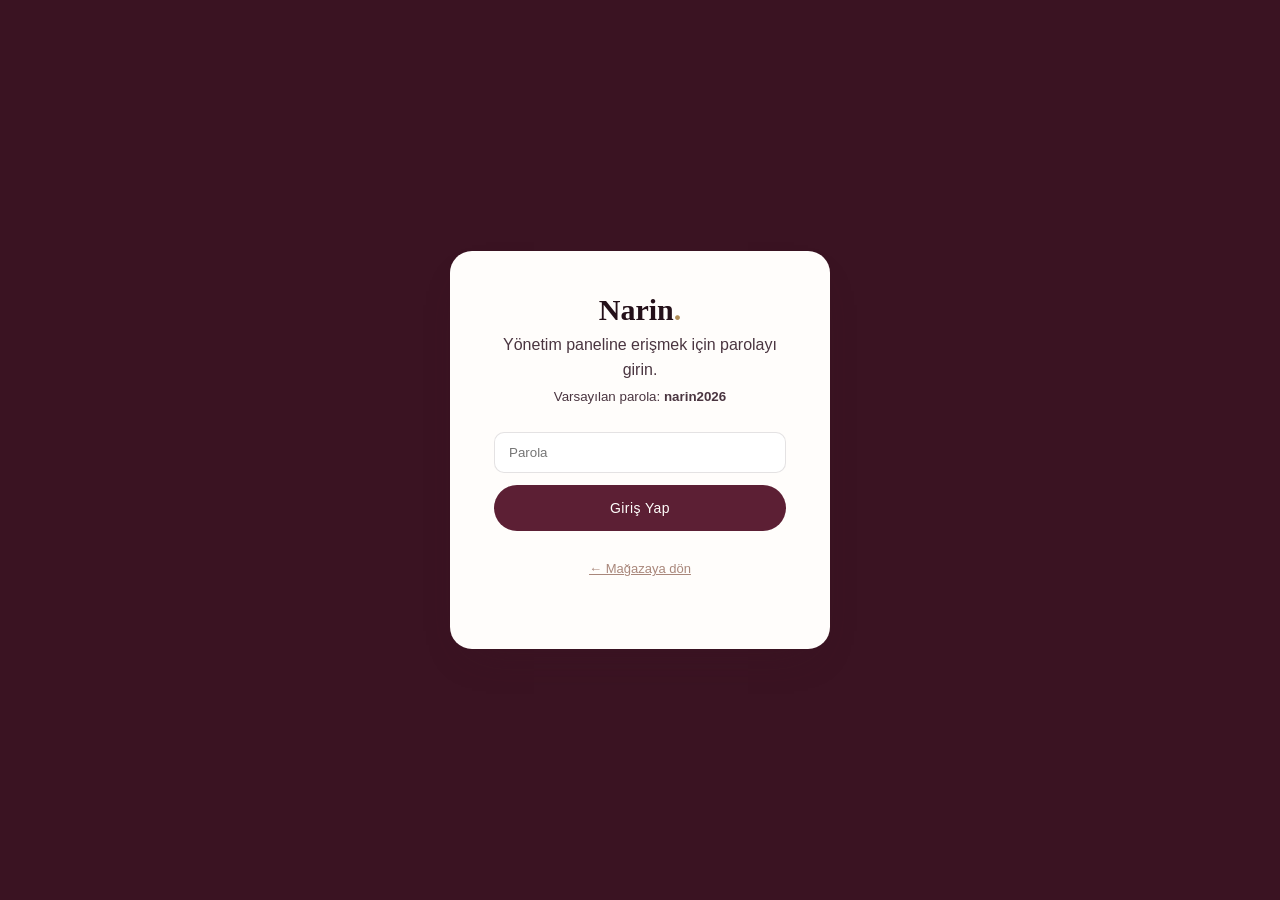
==== commit 83cc0fbb: "Add files via upload" ====
--- a/admin.html
+++ b/admin.html
@@ -1,306 +1,1059 @@
 <!DOCTYPE html>
 <html lang="tr">
 <head>
-<meta charset="UTF-8" />
-<meta name="viewport" content="width=device-width, initial-scale=1.0" />
-<title>Yönetim Paneli | Nakış & Nine</title>
-<meta name="robots" content="noindex, nofollow" />
+<meta charset="UTF-8">
+<meta name="viewport" content="width=device-width, initial-scale=1.0">
+<title>Narin — Yönetim Paneli</title>
 <link rel="preconnect" href="https://fonts.googleapis.com">
-<link href="https://fonts.googleapis.com/css2?family=Fraunces:opsz,wght@9..144,600;9..144,700&family=Inter:wght@400;500;600;700&family=Space+Mono&display=swap" rel="stylesheet">
-<link rel="stylesheet" href="assets/css/admin.css" />
+<link href="https://fonts.googleapis.com/css2?family=Cormorant+Garamond:wght@500;600;700&family=Jost:wght@400;500;600&display=swap" rel="stylesheet">
+<style>
+/* =========================================================
+   NARİN — Tasarım Sistemi
+   Palet: derin bordo, ekru, dut/mürdüm, mat altın, mürekkep siyahı
+   Tipografi: Cormorant Garamond (başlık) + Jost (gövde/etiket)
+   İmza öğe: "kumaş numunesi" kategori kartları + dalgalı kumaş ayırıcılar
+   ========================================================= */
+
+:root {
+  --wine: #5C1F34;
+  --wine-deep: #3A1322;
+  --plum: #6B3654;
+  --cream: #F4ECE2;
+  --cream-soft: #EFE4D6;
+  --taupe: #A9877B;
+  --gold: #B08D57;
+  --ink: #241019;
+  --ink-soft: #4A3540;
+  --line: rgba(36, 16, 25, 0.12);
+  --white: #FFFDFB;
+
+  --font-display: "Cormorant Garamond", serif;
+  --font-body: "Jost", sans-serif;
+
+  --radius-lg: 22px;
+  --radius-md: 14px;
+  --shadow-soft: 0 18px 40px -22px rgba(58, 19, 34, 0.45);
+  --shadow-card: 0 10px 24px -16px rgba(58, 19, 34, 0.35);
+}
+
+* { box-sizing: border-box; }
+html { scroll-behavior: smooth; }
+body {
+  margin: 0;
+  background: var(--cream);
+  color: var(--ink);
+  font-family: var(--font-body);
+  -webkit-font-smoothing: antialiased;
+}
+img { max-width: 100%; display: block; }
+a { color: inherit; text-decoration: none; }
+button { font-family: inherit; cursor: pointer; }
+::selection { background: var(--gold); color: var(--white); }
+
+@media (prefers-reduced-motion: reduce) {
+  * { animation-duration: 0.001ms !important; transition-duration: 0.001ms !important; }
+}
+
+.eyebrow {
+  font-family: var(--font-body);
+  text-transform: uppercase;
+  letter-spacing: 0.18em;
+  font-size: 12px;
+  color: var(--wine);
+  font-weight: 500;
+}
+h1, h2, h3 { font-family: var(--font-display); font-weight: 600; margin: 0; color: var(--ink); }
+h1 { font-size: clamp(38px, 6vw, 68px); line-height: 1.02; }
+h2 { font-size: clamp(28px, 4vw, 42px); line-height: 1.08; }
+h3 { font-size: 22px; }
+p { line-height: 1.6; color: var(--ink-soft); margin: 0; }
+
+.container { max-width: 1180px; margin: 0 auto; padding: 0 24px; }
+.section { padding: 88px 0; }
+.section-head { max-width: 620px; margin-bottom: 44px; }
+.section-head .eyebrow { display: block; margin-bottom: 10px; }
+.section-head p { margin-top: 14px; font-size: 17px; }
+
+/* ---------- Header ---------- */
+.site-header {
+  position: sticky; top: 0; z-index: 40;
+  background: rgba(244, 236, 226, 0.9);
+  backdrop-filter: blur(10px);
+  border-bottom: 1px solid var(--line);
+}
+.site-header .inner {
+  display: flex; align-items: center; justify-content: space-between;
+  padding: 18px 24px; max-width: 1180px; margin: 0 auto;
+}
+.logo { font-family: var(--font-display); font-size: 28px; font-weight: 700; color: var(--wine); letter-spacing: 0.02em; }
+.logo span { color: var(--gold); }
+.nav-links { display: flex; gap: 28px; list-style: none; margin: 0; padding: 0; }
+.nav-links a { font-size: 14px; letter-spacing: 0.03em; color: var(--ink-soft); transition: color .2s; }
+.nav-links a:hover { color: var(--wine); }
+.header-actions { display: flex; align-items: center; gap: 14px; }
+.icon-btn {
+  border: 1px solid var(--line); background: var(--white); border-radius: 999px;
+  width: 42px; height: 42px; display: flex; align-items: center; justify-content: center;
+  position: relative; transition: border-color .2s, transform .2s;
+}
+.icon-btn:hover { border-color: var(--wine); transform: translateY(-1px); }
+.cart-count {
+  position: absolute; top: -6px; right: -6px; background: var(--wine); color: var(--white);
+  font-size: 11px; min-width: 18px; height: 18px; border-radius: 999px;
+  display: flex; align-items: center; justify-content: center; font-family: var(--font-body); font-weight: 600;
+}
+.menu-toggle { display: none; }
+
+/* ---------- Hero ---------- */
+.hero {
+  position: relative; overflow: hidden;
+  padding: 64px 0 0;
+}
+.hero .inner {
+  max-width: 1180px; margin: 0 auto; padding: 0 24px;
+  display: grid; grid-template-columns: 1.1fr 0.9fr; gap: 40px; align-items: center;
+}
+.hero-copy .eyebrow { margin-bottom: 18px; display:block; }
+.hero-copy p { margin-top: 20px; font-size: 18px; max-width: 460px; }
+.hero-actions { display: flex; gap: 14px; margin-top: 32px; flex-wrap: wrap; }
+.hero-figure {
+  position: relative; border-radius: var(--radius-lg); overflow: hidden;
+  aspect-ratio: 4/5; box-shadow: var(--shadow-soft);
+}
+.hero-figure img {
+  width: 100%; height: 100%; object-fit: cover;
+  filter: grayscale(0.35) sepia(0.18) saturate(1.3);
+}
+.hero-figure::after {
+  content: ""; position: absolute; inset: 0;
+  background: linear-gradient(155deg, rgba(92,31,52,0.35), rgba(176,141,87,0.12) 60%, transparent);
+  mix-blend-mode: multiply;
+}
+.hero-tag {
+  position: absolute; left: 22px; bottom: 22px; background: var(--white);
+  padding: 10px 16px; border-radius: 999px; font-size: 13px; box-shadow: var(--shadow-card);
+  display: flex; align-items: center; gap: 8px;
+}
+.hero-tag::before { content: ""; width: 8px; height: 8px; border-radius: 50%; background: var(--gold); display: inline-block; }
+
+.drape-divider { width: 100%; height: 64px; display: block; margin-top: 48px; }
+
+/* ---------- Buttons ---------- */
+.btn {
+  display: inline-flex; align-items: center; justify-content: center; gap: 8px;
+  padding: 14px 26px; border-radius: 999px; font-size: 14px; letter-spacing: 0.03em;
+  border: 1px solid transparent; transition: transform .18s ease, box-shadow .18s ease, background .18s ease;
+  font-weight: 500;
+}
+.btn-primary { background: var(--wine); color: var(--white); }
+.btn-primary:hover { background: var(--wine-deep); transform: translateY(-1px); box-shadow: var(--shadow-card); }
+.btn-outline { background: transparent; border-color: var(--wine); color: var(--wine); }
+.btn-outline:hover { background: var(--wine); color: var(--white); }
+.btn-gold { background: var(--gold); color: var(--white); }
+.btn-gold:hover { background: #977540; }
+.btn-block { width: 100%; }
+.btn[disabled] { opacity: 0.5; cursor: not-allowed; }
+.btn-sm { padding: 9px 16px; font-size: 13px; }
+
+/* ---------- Kategori "kumaş numunesi" kartları ---------- */
+.swatch-grid {
+  display: grid; grid-template-columns: repeat(3, 1fr); gap: 22px;
+}
+.swatch-card {
+  position: relative; background: var(--white); border-radius: var(--radius-lg);
+  padding: 14px; box-shadow: var(--shadow-card); transition: transform .25s ease, box-shadow .25s ease;
+  border: 1px solid var(--line);
+}
+.swatch-card:hover { transform: translateY(-6px) rotate(-0.4deg); box-shadow: var(--shadow-soft); }
+.swatch-thumb {
+  aspect-ratio: 1/1; border-radius: 12px; overflow: hidden; position: relative;
+}
+.swatch-thumb img { width: 100%; height: 100%; object-fit: cover; filter: grayscale(0.4) sepia(0.15); }
+.swatch-thumb::after {
+  content: ""; position: absolute; inset: 0;
+  background: linear-gradient(160deg, rgba(92,31,52,0.55), rgba(176,141,87,0.15));
+  mix-blend-mode: multiply;
+}
+.swatch-pin { position: absolute; top: 10px; right: 10px; width: 22px; height: 22px; border-radius: 50%; background: var(--gold); box-shadow: 0 3px 8px rgba(0,0,0,0.25); z-index: 2; }
+.swatch-body { padding: 16px 6px 6px; }
+.swatch-body h3 { font-size: 20px; margin-bottom: 6px; }
+.swatch-body p { font-size: 13.5px; }
+.swatch-count { display: inline-block; margin-top: 10px; font-size: 12px; color: var(--gold); letter-spacing: 0.06em; text-transform: uppercase; }
+
+/* ---------- Ürün kartları ---------- */
+.filter-bar {
+  display: flex; gap: 10px; flex-wrap: wrap; margin-bottom: 32px;
+}
+.chip {
+  padding: 9px 18px; border-radius: 999px; border: 1px solid var(--line);
+  background: var(--white); font-size: 13.5px; color: var(--ink-soft); transition: all .18s;
+}
+.chip.active, .chip:hover { border-color: var(--wine); color: var(--wine); }
+
+.product-grid { display: grid; grid-template-columns: repeat(4, 1fr); gap: 24px; }
+.product-card {
+  background: var(--white); border-radius: var(--radius-md); overflow: hidden;
+  border: 1px solid var(--line); transition: box-shadow .2s, transform .2s;
+  display: flex; flex-direction: column;
+}
+.product-card:hover { box-shadow: var(--shadow-card); transform: translateY(-3px); }
+.product-thumb { position: relative; aspect-ratio: 3/4; overflow: hidden; background: var(--cream-soft); }
+.product-thumb img { width: 100%; height: 100%; object-fit: cover; transition: transform .5s ease; }
+.product-card:hover .product-thumb img { transform: scale(1.05); }
+.badge-sale {
+  position: absolute; top: 10px; left: 10px; background: var(--wine); color: var(--white);
+  font-size: 11px; padding: 4px 10px; border-radius: 999px; letter-spacing: 0.04em;
+}
+.badge-stock { position: absolute; top: 10px; right: 10px; background: var(--ink); color: var(--white); font-size: 11px; padding: 4px 10px; border-radius: 999px; }
+.product-info { padding: 16px; display: flex; flex-direction: column; gap: 8px; flex: 1; }
+.product-cat { font-size: 11px; text-transform: uppercase; letter-spacing: 0.08em; color: var(--taupe); }
+.product-info h3 { font-size: 17px; }
+.price-row { display: flex; align-items: baseline; gap: 8px; margin-top: auto; }
+.price { font-family: var(--font-display); font-size: 22px; font-weight: 700; color: var(--wine); }
+.price-old { font-size: 14px; color: var(--taupe); text-decoration: line-through; }
+.product-actions { margin-top: 8px; }
+
+/* ---------- Ürün detay modalı ---------- */
+.modal-overlay {
+  position: fixed; inset: 0; background: rgba(36,16,25,0.55); z-index: 90;
+  display: flex; align-items: center; justify-content: center; padding: 20px;
+  opacity: 0; pointer-events: none; transition: opacity .22s ease;
+}
+.modal-overlay.open { opacity: 1; pointer-events: auto; }
+.modal-box {
+  background: var(--white); border-radius: var(--radius-lg); max-width: 880px; width: 100%;
+  max-height: 88vh; overflow: auto; display: grid; grid-template-columns: 1fr 1fr;
+  transform: translateY(14px); transition: transform .22s ease;
+}
+.modal-overlay.open .modal-box { transform: translateY(0); }
+.modal-img { aspect-ratio: 3/4; overflow: hidden; }
+.modal-img img { width: 100%; height: 100%; object-fit: cover; }
+.modal-content { padding: 32px; position: relative; }
+.modal-close {
+  position: absolute; top: 16px; right: 16px; width: 34px; height: 34px; border-radius: 50%;
+  border: 1px solid var(--line); background: var(--white); display: flex; align-items: center; justify-content: center;
+}
+.option-group { margin-top: 18px; }
+.option-label { font-size: 12px; text-transform: uppercase; letter-spacing: 0.08em; color: var(--taupe); margin-bottom: 8px; display: block; }
+.option-pills { display: flex; gap: 8px; flex-wrap: wrap; }
+.pill {
+  padding: 7px 14px; border-radius: 999px; border: 1px solid var(--line); background: var(--white);
+  font-size: 13px; transition: all .15s;
+}
+.pill.active { background: var(--wine); border-color: var(--wine); color: var(--white); }
+.qty-row { display: flex; align-items: center; gap: 12px; margin-top: 20px; }
+.qty-control { display: flex; align-items: center; border: 1px solid var(--line); border-radius: 999px; overflow: hidden; }
+.qty-control button { background: var(--cream-soft); border: none; width: 34px; height: 34px; font-size: 16px; }
+.qty-control span { width: 34px; text-align: center; font-size: 14px; }
+
+/* ---------- Sepet çekmecesi ---------- */
+.cart-drawer {
+  position: fixed; top: 0; right: 0; height: 100vh; width: 420px; max-width: 92vw;
+  background: var(--white); z-index: 95; transform: translateX(100%); transition: transform .3s ease;
+  display: flex; flex-direction: column; box-shadow: -20px 0 50px rgba(36,16,25,0.25);
+}
+.cart-drawer.open { transform: translateX(0); }
+.cart-header { padding: 22px 24px; border-bottom: 1px solid var(--line); display: flex; justify-content: space-between; align-items: center; }
+.cart-items { flex: 1; overflow-y: auto; padding: 12px 24px; }
+.cart-item { display: flex; gap: 12px; padding: 14px 0; border-bottom: 1px solid var(--line); }
+.cart-item img { width: 68px; height: 84px; object-fit: cover; border-radius: 8px; }
+.cart-item-info { flex: 1; }
+.cart-item-info h4 { font-size: 14.5px; font-family: var(--font-body); font-weight: 600; margin: 0 0 4px; }
+.cart-item-meta { font-size: 12px; color: var(--taupe); }
+.cart-item-row { display: flex; justify-content: space-between; align-items: center; margin-top: 8px; }
+.cart-remove { font-size: 12px; color: var(--wine); text-decoration: underline; background: none; border: none; padding: 0; }
+.cart-empty { padding: 60px 20px; text-align: center; color: var(--taupe); }
+.cart-footer { padding: 20px 24px 26px; border-top: 1px solid var(--line); background: var(--cream-soft); }
+.cart-total-row { display: flex; justify-content: space-between; font-family: var(--font-display); font-size: 20px; font-weight: 700; margin-bottom: 14px; }
+.checkout-form { display: grid; gap: 10px; margin-bottom: 14px; }
+.checkout-form input, .checkout-form textarea {
+  width: 100%; padding: 11px 14px; border-radius: 10px; border: 1px solid var(--line); font-family: inherit; font-size: 13.5px; background: var(--white);
+}
+.checkout-form textarea { resize: vertical; min-height: 60px; }
+.overlay-dim {
+  position: fixed; inset: 0; background: rgba(36,16,25,0.4); z-index: 85;
+  opacity: 0; pointer-events: none; transition: opacity .25s;
+}
+.overlay-dim.open { opacity: 1; pointer-events: auto; }
+
+/* ---------- Bilgi şeridi / özellikler ---------- */
+.feature-strip { display: grid; grid-template-columns: repeat(4, 1fr); gap: 24px; }
+.feature-item { text-align: center; padding: 18px; }
+.feature-item .ico { font-size: 26px; margin-bottom: 10px; }
+.feature-item h4 { font-family: var(--font-body); font-size: 14.5px; font-weight: 600; margin-bottom: 6px; }
+.feature-item p { font-size: 13px; }
+
+/* ---------- Footer ---------- */
+.site-footer { background: var(--ink); color: var(--cream-soft); padding: 64px 0 28px; margin-top: 60px; }
+.footer-grid { display: grid; grid-template-columns: 1.4fr 1fr 1fr 1fr; gap: 40px; }
+.footer-grid h4 { font-family: var(--font-body); font-size: 13px; letter-spacing: 0.08em; text-transform: uppercase; margin-bottom: 16px; color: var(--gold); }
+.footer-grid p, .footer-grid a { font-size: 13.5px; color: rgba(244,236,226,0.7); line-height: 2; }
+.footer-grid a:hover { color: var(--white); }
+.footer-bottom { margin-top: 48px; padding-top: 24px; border-top: 1px solid rgba(244,236,226,0.12); font-size: 12.5px; color: rgba(244,236,226,0.5); display: flex; justify-content: space-between; flex-wrap: wrap; gap: 10px; }
+
+/* ---------- Toast ---------- */
+.toast {
+  position: fixed; bottom: 26px; left: 50%; transform: translateX(-50%) translateY(20px);
+  background: var(--ink); color: var(--white); padding: 14px 22px; border-radius: 999px;
+  font-size: 13.5px; z-index: 120; opacity: 0; pointer-events: none; transition: all .25s ease;
+  display: flex; align-items: center; gap: 8px;
+}
+.toast.show { opacity: 1; transform: translateX(-50%) translateY(0); }
+
+/* ---------- Admin ortak ---------- */
+.admin-body { background: var(--cream-soft); min-height: 100vh; }
+.admin-shell { display: grid; grid-template-columns: 240px 1fr; min-height: 100vh; }
+.admin-sidebar { background: var(--ink); color: var(--cream-soft); padding: 28px 20px; }
+.admin-sidebar .logo { color: var(--white); margin-bottom: 30px; display: block; }
+.admin-sidebar .logo span { color: var(--gold); }
+.admin-nav { list-style: none; padding: 0; margin: 0; display: flex; flex-direction: column; gap: 4px; }
+.admin-nav button {
+  width: 100%; text-align: left; background: none; border: none; color: rgba(244,236,226,0.75);
+  padding: 11px 14px; border-radius: 10px; font-size: 14px; transition: all .15s;
+}
+.admin-nav button:hover { background: rgba(255,255,255,0.06); color: var(--white); }
+.admin-nav button.active { background: var(--wine); color: var(--white); }
+.admin-main { padding: 34px 40px; }
+.admin-topbar { display: flex; justify-content: space-between; align-items: center; margin-bottom: 28px; }
+.admin-card { background: var(--white); border-radius: var(--radius-md); padding: 24px; box-shadow: var(--shadow-card); border: 1px solid var(--line); }
+.admin-grid { display: grid; grid-template-columns: repeat(4, 1fr); gap: 18px; margin-bottom: 30px; }
+.stat-card { background: var(--white); border-radius: var(--radius-md); padding: 20px; border: 1px solid var(--line); }
+.stat-card .n { font-family: var(--font-display); font-size: 32px; font-weight: 700; color: var(--wine); }
+.stat-card .l { font-size: 12.5px; color: var(--taupe); text-transform: uppercase; letter-spacing: 0.06em; }
+.data-table { width: 100%; border-collapse: collapse; }
+.data-table th { text-align: left; font-size: 12px; text-transform: uppercase; letter-spacing: 0.05em; color: var(--taupe); padding: 10px 12px; border-bottom: 1px solid var(--line); }
+.data-table td { padding: 12px; border-bottom: 1px solid var(--line); font-size: 14px; vertical-align: middle; }
+.data-table img { width: 44px; height: 56px; object-fit: cover; border-radius: 6px; }
+.table-actions { display: flex; gap: 8px; }
+.link-btn { background: none; border: none; font-size: 13px; color: var(--wine); text-decoration: underline; padding: 0; }
+.link-btn.danger { color: #A02525; }
+.form-grid { display: grid; grid-template-columns: 1fr 1fr; gap: 16px; }
+.form-field { display: flex; flex-direction: column; gap: 6px; margin-bottom: 4px; }
+.form-field label { font-size: 12.5px; color: var(--ink-soft); font-weight: 500; }
+.form-field input, .form-field select, .form-field textarea {
+  padding: 10px 12px; border-radius: 8px; border: 1px solid var(--line); font-family: inherit; font-size: 14px;
+}
+.form-field textarea { resize: vertical; min-height: 70px; }
+.form-span-2 { grid-column: span 2; }
+.login-screen { min-height: 100vh; display: flex; align-items: center; justify-content: center; background: var(--wine-deep); }
+.login-card { background: var(--white); border-radius: var(--radius-lg); padding: 44px; width: 380px; box-shadow: var(--shadow-soft); text-align: center; }
+.login-card h1 { font-size: 30px; margin-bottom: 6px; }
+.login-card p { margin-bottom: 24px; }
+.pill-badge { display: inline-block; padding: 4px 10px; border-radius: 999px; font-size: 11px; }
+.pill-badge.ok { background: #E4F0E4; color: #2C6B2C; }
+.pill-badge.low { background: #FBEAD8; color: #A0611E; }
+.pill-badge.out { background: #F8E1E1; color: #A02525; }
+.export-box textarea { width: 100%; min-height: 260px; font-family: monospace; font-size: 12px; border-radius: 10px; border: 1px solid var(--line); padding: 14px; }
+.notice-banner { background: #FBEAD8; border: 1px solid #E7C79B; color: #7A4B1B; padding: 14px 18px; border-radius: 12px; font-size: 13.5px; margin-bottom: 24px; line-height: 1.6; }
+
+/* ---------- Responsive ---------- */
+@media (max-width: 1020px) {
+  .product-grid { grid-template-columns: repeat(3, 1fr); }
+  .swatch-grid { grid-template-columns: repeat(2, 1fr); }
+  .admin-grid { grid-template-columns: repeat(2, 1fr); }
+  .footer-grid { grid-template-columns: 1fr 1fr; }
+}
+@media (max-width: 760px) {
+  .hero .inner { grid-template-columns: 1fr; }
+  .nav-links, .admin-sidebar { display: none; }
+  .product-grid { grid-template-columns: repeat(2, 1fr); }
+  .swatch-grid { grid-template-columns: 1fr 1fr; }
+  .modal-box { grid-template-columns: 1fr; }
+  .modal-img { aspect-ratio: 4/3; }
+  .admin-shell { grid-template-columns: 1fr; }
+  .form-grid { grid-template-columns: 1fr; }
+  .form-span-2 { grid-column: span 1; }
+  .feature-strip { grid-template-columns: 1fr 1fr; }
+  .footer-grid { grid-template-columns: 1fr; }
+  .cart-drawer { width: 100vw; }
+}
+
+</style>
 </head>
-<body>
-
-<!-- ========== GİRİŞ EKRANI ========== -->
+<body class="admin-body">
+
+<!-- GİRİŞ EKRANI -->
 <div class="login-screen" id="loginScreen">
   <div class="login-card">
-    <div class="mark">N&N</div>
-    <h1>Yönetim Paneli</h1>
-    <p class="sub">Kategori, ürün ve mağaza bilgilerini buradan yönetin.</p>
-    <div class="login-error" id="loginError">Kullanıcı adı veya şifre hatalı.</div>
-    <form id="loginForm">
-      <div class="form-field">
-        <label for="loginUser">Kullanıcı adı</label>
-        <input type="text" id="loginUser" autocomplete="username" required />
-      </div>
-      <div class="form-field">
-        <label for="loginPass">Şifre</label>
-        <input type="text" id="loginPass" autocomplete="current-password" required />
-      </div>
-      <button type="submit" class="btn btn-primary" style="width:100%;justify-content:center;">Giriş Yap</button>
-    </form>
-    <div class="login-hint">Varsayılan: <strong>admin</strong> / <strong>manavgat2026</strong><br/>Şifreyi "Ayarlar" bölümünden değiştirebilirsiniz.</div>
+    <h1>Narin<span style="color:var(--gold);">.</span></h1>
+    <p>Yönetim paneline erişmek için parolayı girin.<br><small>Varsayılan parola: <strong>narin2026</strong></small></p>
+    <input type="password" id="loginPass" placeholder="Parola" style="width:100%;padding:12px 14px;border-radius:10px;border:1px solid var(--line);margin-bottom:12px;font-family:inherit;" onkeydown="if(event.key==='Enter')tryLogin()">
+    <button class="btn btn-primary btn-block" onclick="tryLogin()">Giriş Yap</button>
+    <p id="loginError" style="color:#A02525;margin-top:12px;font-size:13px;"></p>
+    <p style="margin-top:18px;"><a href="index.html" style="font-size:13px;text-decoration:underline;color:var(--taupe);">← Mağazaya dön</a></p>
   </div>
 </div>
 
-<!-- ========== ADMIN GÖVDESİ ========== -->
+<!-- YÖNETİM PANELİ -->
 <div class="admin-shell" id="adminShell" style="display:none;">
-  <aside class="sidebar">
-    <div class="sidebar-brand">
-      <span class="mark">N&N</span>
-      <span class="label">Yönetim Paneli<small>Nakış & Nine</small></span>
-    </div>
-    <nav class="sidebar-nav" id="sidebarNav">
-      <button data-view="dashboard" class="is-active"><span class="icon">◆</span> Genel Bakış</button>
-      <button data-view="categories"><span class="icon">▤</span> Kategoriler</button>
-      <button data-view="products"><span class="icon">⚬</span> Ürünler</button>
-      <button data-view="settings"><span class="icon">⚙</span> Mağaza Ayarları</button>
-      <button data-view="backup"><span class="icon">⇅</span> Yedekle / Geri Yükle</button>
-    </nav>
-    <div class="sidebar-foot">
-      <a href="index.html" target="_blank">↗ Siteyi Görüntüle</a>
-      <button id="logoutBtn">Çıkış Yap</button>
+  <aside class="admin-sidebar">
+    <a href="index.html" class="logo">Narin<span>.</span></a>
+    <ul class="admin-nav">
+      <li><button id="nav-dashboard" class="active" onclick="showTab('dashboard')">📊 Genel Bakış</button></li>
+      <li><button id="nav-products" onclick="showTab('products')">🧺 Ürünler</button></li>
+      <li><button id="nav-categories" onclick="showTab('categories')">🗂 Kategoriler</button></li>
+      <li><button id="nav-settings" onclick="showTab('settings')">⚙ Marka Ayarları</button></li>
+      <li><button id="nav-export" onclick="showTab('export')">⬆ Yayınla / Dışa Aktar</button></li>
+      <li><button id="nav-security" onclick="showTab('security')">🔒 Parola</button></li>
+    </ul>
+    <div style="margin-top:40px;">
+      <button class="btn btn-outline btn-sm btn-block" style="border-color:rgba(244,236,226,0.3); color:var(--cream-soft);" onclick="logout()">Çıkış Yap</button>
     </div>
   </aside>
 
-  <main class="main">
-    <div class="main-head">
-      <div>
-        <h2 id="viewTitle">Genel Bakış</h2>
-        <p id="viewSub">Mağazanızın anlık durumu</p>
-      </div>
-    </div>
-
-    <!-- ---------- Genel Bakış ---------- -->
-    <section class="view is-active" id="view-dashboard">
-      <div class="stat-row">
-        <div class="stat-card"><div class="num" id="statCatCount">0</div><div class="label">KATEGORİ</div></div>
-        <div class="stat-card"><div class="num" id="statProductCount">0</div><div class="label">ÜRÜN</div></div>
-        <div class="stat-card"><div class="num" id="statInStock">0</div><div class="label">STOKTA</div></div>
-        <div class="stat-card"><div class="num" id="statOutStock">0</div><div class="label">TÜKENDİ</div></div>
-      </div>
-      <div class="panel">
-        <h3>Hızlı Başlangıç</h3>
-        <p class="panel-desc">Yeni bir tuhafiye mağazası mısınız? Şu sırayla ilerleyin:</p>
-        <ol style="color:var(--ink-soft);font-size:0.9rem;line-height:1.9;padding-left:18px;margin:0;">
-          <li><strong>Mağaza Ayarları</strong>'ndan isim, telefon, WhatsApp ve adres bilgilerinizi girin.</li>
-          <li><strong>Kategoriler</strong>'den ürün gruplarınızı oluşturun (İç Giyim, Tuhafiye, Dikiş vb.)</li>
-          <li><strong>Ürünler</strong>'den her ürünü fotoğrafıyla birlikte ekleyin.</li>
-          <li>Değişiklikleriniz anında <a href="index.html" target="_blank" style="color:var(--rose);">canlı sitede</a> görünür.</li>
-        </ol>
+  <main class="admin-main">
+
+    <!-- GENEL BAKIŞ -->
+    <section class="admin-tab" id="tab-dashboard">
+      <div class="admin-topbar"><h2>Genel Bakış</h2></div>
+      <div class="notice-banner">
+        Bu panel üzerinde yaptığınız değişiklikler yalnızca bu tarayıcıda saklanır (localStorage).
+        Değişiklikleri sitenin tüm ziyaretçileri için kalıcı hale getirmek için <strong>"Yayınla / Dışa Aktar"</strong>
+        sekmesinden kodu kopyalayıp <code>index.html</code> ve <code>admin.html</code> içindeki <code>const NARIN_SEED = {...}</code> bloklarının yerine yapıştırıp push edin.
+      </div>
+      <div class="admin-grid">
+        <div class="stat-card"><div class="n" id="statProducts">0</div><div class="l">Ürün</div></div>
+        <div class="stat-card"><div class="n" id="statCategories">0</div><div class="l">Kategori</div></div>
+        <div class="stat-card"><div class="n" id="statLowStock">0</div><div class="l">Azalan Stok</div></div>
+        <div class="stat-card"><div class="n" id="statOutStock">0</div><div class="l">Tükenen</div></div>
+      </div>
+      <div class="admin-card">
+        <h3 style="margin-bottom:14px;">Hızlı Başlangıç</h3>
+        <p>• "Ürünler" sekmesinden yeni ürün ekleyin veya mevcut ürünleri düzenleyin.<br>
+        • "Kategoriler" sekmesinden koleksiyon başlıklarını yönetin.<br>
+        • "Marka Ayarları"ndan WhatsApp sipariş numaranızı ve mağaza bilgilerinizi güncelleyin.<br>
+        • Değişiklikleri kalıcı yapmak için "Yayınla / Dışa Aktar" adımını unutmayın.</p>
       </div>
     </section>
 
-    <!-- ---------- Kategoriler ---------- -->
-    <section class="view" id="view-categories">
-      <div class="panel">
-        <h3 id="catFormTitle">Yeni Kategori Ekle</h3>
-        <p class="panel-desc">Ürünlerinizi gruplamak için kategoriler oluşturun. Görsel eklemek isteğe bağlıdır.</p>
-        <form id="catForm">
-          <input type="hidden" id="catId" />
+    <!-- ÜRÜNLER -->
+    <section class="admin-tab" id="tab-products" style="display:none;">
+      <div class="admin-topbar"><h2>Ürünler</h2></div>
+
+      <div class="admin-card" style="margin-bottom:24px;">
+        <h3 id="productFormTitle" style="margin-bottom:16px;">Yeni Ürün Ekle</h3>
+        <form id="productForm">
           <div class="form-grid">
-            <div class="form-field">
-              <label for="catName">Kategori adı *</label>
-              <input type="text" id="catName" placeholder="Örn: İç Giyim" required />
-            </div>
-            <div class="form-field">
-              <label for="catDesc">Kısa açıklama</label>
-              <input type="text" id="catDesc" placeholder="Örn: Sütyen, külot, gecelik" />
-            </div>
+            <div class="form-field"><label>Ürün Adı</label><input type="text" id="prodName" required></div>
+            <div class="form-field"><label>Kategori</label><select id="prodCategory"></select></div>
+            <div class="form-field"><label>Fiyat (₺)</label><input type="number" id="prodPrice" min="0" step="0.01" required></div>
+            <div class="form-field"><label>Eski Fiyat (opsiyonel, indirim için)</label><input type="number" id="prodOldPrice" min="0" step="0.01"></div>
+            <div class="form-field"><label>Stok Adedi</label><input type="number" id="prodStock" min="0" required></div>
+            <div class="form-field"><label>Bedenler (virgülle ayırın)</label><input type="text" id="prodSizes" placeholder="S, M, L, XL"></div>
+            <div class="form-field"><label>Renkler (virgülle ayırın)</label><input type="text" id="prodColors" placeholder="Siyah, Ekru"></div>
+            <div class="form-field"><label><input type="checkbox" id="prodFeatured"> Öne çıkan ürün</label></div>
+            <div class="form-field form-span-2"><label>Açıklama</label><textarea id="prodDescription"></textarea></div>
+            <div class="form-field"><label>Görsel URL</label><input type="text" id="prodImageUrl" placeholder="https://..."></div>
+            <div class="form-field"><label>veya Bilgisayardan Yükle</label><input type="file" accept="image/*" onchange="handleImageUpload(this)"></div>
+            <div class="form-field form-span-2"><img id="prodImagePreview" src="" alt="" style="display:none;width:100px;height:130px;object-fit:cover;border-radius:8px;"></div>
           </div>
-          <div class="form-field full">
-            <label>Kategori görseli</label>
-            <div class="upload-box">
-              <div class="upload-preview" id="catImgPreview">Görsel yok</div>
-              <div class="upload-actions">
-                <input type="file" id="catImgInput" accept="image/*" />
-                <button type="button" class="btn btn-outline btn-sm" id="catImgClear">Görseli kaldır</button>
-              </div>
-            </div>
-          </div>
-          <div style="display:flex;gap:10px;">
-            <button type="submit" class="btn btn-primary" id="catSubmitBtn">Kategoriyi Kaydet</button>
-            <button type="button" class="btn btn-outline" id="catCancelBtn" style="display:none;">Vazgeç</button>
+          <div style="display:flex;gap:10px;margin-top:16px;">
+            <button type="submit" class="btn btn-primary">Kaydet</button>
+            <button type="button" class="btn btn-outline" onclick="resetProductForm()">Formu Temizle</button>
           </div>
         </form>
       </div>
 
-      <div class="panel">
-        <h3>Kategori Listesi</h3>
-        <p class="panel-desc">Sıralama, sitede görünme sırasıdır.</p>
-        <table>
-          <thead><tr><th>Görsel</th><th>Ad</th><th>Açıklama</th><th>Ürün Sayısı</th><th></th></tr></thead>
-          <tbody id="catTableBody"></tbody>
+      <div class="admin-card">
+        <h3 style="margin-bottom:16px;">Ürün Listesi</h3>
+        <table class="data-table">
+          <thead><tr><th>Görsel</th><th>Ad</th><th>Kategori</th><th>Fiyat</th><th>Stok</th><th>İşlem</th></tr></thead>
+          <tbody id="productsTableBody"></tbody>
         </table>
       </div>
     </section>
 
-    <!-- ---------- Ürünler ---------- -->
-    <section class="view" id="view-products">
-      <div class="panel">
-        <h3 id="prodFormTitle">Yeni Ürün Ekle</h3>
-        <p class="panel-desc">Ürün fotoğrafı yükleyin, fiyat ve stok bilgisini girin.</p>
-        <form id="prodForm">
-          <input type="hidden" id="prodId" />
+    <!-- KATEGORİLER -->
+    <section class="admin-tab" id="tab-categories" style="display:none;">
+      <div class="admin-topbar"><h2>Kategoriler</h2></div>
+
+      <div class="admin-card" style="margin-bottom:24px;">
+        <h3 id="categoryFormTitle" style="margin-bottom:16px;">Yeni Kategori Ekle</h3>
+        <form id="categoryForm">
           <div class="form-grid">
-            <div class="form-field">
-              <label for="prodName">Ürün adı *</label>
-              <input type="text" id="prodName" placeholder="Örn: Pamuklu Rahat Sütyen" required />
-            </div>
-            <div class="form-field">
-              <label for="prodCategory">Kategori *</label>
-              <select id="prodCategory" required></select>
-            </div>
-            <div class="form-field">
-              <label for="prodPrice">Satış fiyatı (₺) *</label>
-              <input type="number" id="prodPrice" min="0" step="0.5" required />
-            </div>
-            <div class="form-field">
-              <label for="prodOldPrice">Eski fiyat (₺) <span class="hint">indirim için, boş bırakılabilir</span></label>
-              <input type="number" id="prodOldPrice" min="0" step="0.5" />
-            </div>
-            <div class="form-field">
-              <label for="prodBadge">Etiket</label>
-              <select id="prodBadge">
-                <option value="">Yok</option>
-                <option value="Yeni">Yeni</option>
-                <option value="İndirim">İndirim</option>
-                <option value="Çok Satan">Çok Satan</option>
-              </select>
-            </div>
-            <div class="form-field">
-              <label for="prodStock">Stok durumu</label>
-              <div class="check-field" style="padding-top:8px;">
-                <input type="checkbox" id="prodStock" checked style="width:auto;" />
-                <label for="prodStock" style="font-weight:400;">Stokta var</label>
-              </div>
-            </div>
+            <div class="form-field"><label>Kategori Adı</label><input type="text" id="catName" required></div>
+            <div class="form-field"><label>Görsel URL</label><input type="text" id="catSwatch" placeholder="https://..."></div>
+            <div class="form-field form-span-2"><label>Açıklama</label><textarea id="catDescription"></textarea></div>
           </div>
-          <div class="form-field full">
-            <label for="prodDesc">Açıklama</label>
-            <textarea id="prodDesc" placeholder="Ürünün kumaşı, kalıbı, kullanım alanı vb."></textarea>
-          </div>
-          <div class="form-field full">
-            <label>Ürün görseli</label>
-            <div class="upload-box">
-              <div class="upload-preview" id="prodImgPreview">Görsel yok</div>
-              <div class="upload-actions">
-                <input type="file" id="prodImgInput" accept="image/*" />
-                <button type="button" class="btn btn-outline btn-sm" id="prodImgClear">Görseli kaldır</button>
-              </div>
-            </div>
-          </div>
-          <div style="display:flex;gap:10px;">
-            <button type="submit" class="btn btn-primary" id="prodSubmitBtn">Ürünü Kaydet</button>
-            <button type="button" class="btn btn-outline" id="prodCancelBtn" style="display:none;">Vazgeç</button>
+          <div style="display:flex;gap:10px;margin-top:16px;">
+            <button type="submit" class="btn btn-primary">Kaydet</button>
+            <button type="button" class="btn btn-outline" onclick="resetCategoryForm()">Formu Temizle</button>
           </div>
         </form>
       </div>
 
-      <div class="panel">
-        <h3>Ürün Listesi</h3>
-        <div class="form-field" style="max-width:280px;">
-          <input type="text" id="prodSearch" placeholder="Ürün ara..." />
-        </div>
-        <table>
-          <thead><tr><th>Görsel</th><th>Ad</th><th>Kategori</th><th>Fiyat</th><th>Stok</th><th></th></tr></thead>
-          <tbody id="prodTableBody"></tbody>
+      <div class="admin-card">
+        <h3 style="margin-bottom:16px;">Kategori Listesi</h3>
+        <table class="data-table">
+          <thead><tr><th>Görsel</th><th>Ad</th><th>Açıklama</th><th>Ürün Sayısı</th><th>İşlem</th></tr></thead>
+          <tbody id="categoriesTableBody"></tbody>
         </table>
       </div>
     </section>
 
-    <!-- ---------- Ayarlar ---------- -->
-    <section class="view" id="view-settings">
-      <div class="panel">
-        <h3>Mağaza Bilgileri</h3>
-        <p class="panel-desc">Bu bilgiler sitenin her yerinde (header, footer, WhatsApp linki) kullanılır.</p>
+    <!-- MARKA AYARLARI -->
+    <section class="admin-tab" id="tab-settings" style="display:none;">
+      <div class="admin-topbar"><h2>Marka Ayarları</h2></div>
+      <div class="admin-card">
         <form id="settingsForm">
           <div class="form-grid">
-            <div class="form-field">
-              <label for="setStoreName">Mağaza adı</label>
-              <input type="text" id="setStoreName" />
-            </div>
-            <div class="form-field">
-              <label for="setLogoText">Logo kısaltması <span class="hint">örn: N&N</span></label>
-              <input type="text" id="setLogoText" maxlength="4" />
-            </div>
-            <div class="form-field">
-              <label for="setPhone">Telefon</label>
-              <input type="tel" id="setPhone" placeholder="0242 555 0142" />
-            </div>
-            <div class="form-field">
-              <label for="setWhatsapp">WhatsApp numarası <span class="hint">ülke koduyla, örn: 905xxxxxxxxx</span></label>
-              <input type="tel" id="setWhatsapp" placeholder="905425550142" />
-            </div>
-            <div class="form-field full">
-              <label for="setAddress">Adres</label>
-              <input type="text" id="setAddress" placeholder="Mahalle, Cadde No, Manavgat / Antalya" />
-            </div>
-            <div class="form-field">
-              <label for="setWorkHours">Çalışma saatleri</label>
-              <input type="text" id="setWorkHours" placeholder="Hafta içi 09:00–19:30" />
-            </div>
-            <div class="form-field">
-              <label for="setInstagram">Instagram linki</label>
-              <input type="url" id="setInstagram" placeholder="https://instagram.com/..." />
-            </div>
+            <div class="form-field"><label>Marka Adı</label><input type="text" id="setName" required></div>
+            <div class="form-field"><label>Slogan</label><input type="text" id="setTagline"></div>
+            <div class="form-field form-span-2"><label>Hakkımızda Metni</label><textarea id="setAbout"></textarea></div>
+            <div class="form-field"><label>WhatsApp Numarası (ülke kodu ile, örn. 905551234567)</label><input type="text" id="setWhatsapp" required></div>
+            <div class="form-field"><label>Instagram Kullanıcı Adı</label><input type="text" id="setInstagram"></div>
+            <div class="form-field"><label>Adres</label><input type="text" id="setAddress"></div>
+            <div class="form-field"><label>Telefon</label><input type="text" id="setPhone"></div>
+            <div class="form-field"><label>E-posta</label><input type="email" id="setEmail"></div>
+            <div class="form-field form-span-2"><label>Ana Sayfa Görsel URL</label><input type="text" id="setHeroImage"></div>
           </div>
-          <div class="form-field full">
-            <label for="setTagline">Footer açıklaması</label>
-            <textarea id="setTagline"></textarea>
-          </div>
-          <div class="form-field full">
-            <label for="setHeroTitle">Ana sayfa başlığı <span class="hint">2 satır olacak şekilde yazın, ikinci satır vurgulu görünür</span></label>
-            <textarea id="setHeroTitle"></textarea>
-          </div>
-          <div class="form-field full">
-            <label for="setHeroSub">Ana sayfa alt açıklaması</label>
-            <textarea id="setHeroSub"></textarea>
-          </div>
-          <button type="submit" class="btn btn-primary">Ayarları Kaydet</button>
+          <button type="submit" class="btn btn-primary" style="margin-top:16px;">Ayarları Kaydet</button>
         </form>
       </div>
-
-      <div class="panel">
-        <h3>Şifre Değiştir</h3>
-        <p class="panel-desc">Yönetim paneline giriş bilgilerinizi güncelleyin.</p>
-        <form id="passForm">
-          <div class="form-grid">
-            <div class="form-field">
-              <label for="newUser">Yeni kullanıcı adı</label>
-              <input type="text" id="newUser" />
-            </div>
-            <div class="form-field">
-              <label for="newPass">Yeni şifre</label>
-              <input type="text" id="newPass" />
-            </div>
-          </div>
-          <button type="submit" class="btn btn-primary">Şifreyi Güncelle</button>
+    </section>
+
+    <!-- YAYINLA / DIŞA AKTAR -->
+    <section class="admin-tab" id="tab-export" style="display:none;">
+      <div class="admin-topbar"><h2>Yayınla / Dışa Aktar</h2></div>
+      <div class="notice-banner">
+        Aşağıdaki kod, mevcut tüm ürün, kategori ve ayarlarınızı içerir. Bu kodu kopyalayıp
+        <code>index.html</code> ve <code>admin.html</code> dosyalarının içindeki <code>const NARIN_SEED = {...}</code>
+        bloklarının yerine yapıştırın (her iki dosyada da aynı bloğu değiştirin), ardından GitHub'a
+        commit + push edin. Bu işlemden sonra değişiklikler siteyi ziyaret eden <strong>herkes</strong> için kalıcı olur.
+      </div>
+      <div class="admin-card export-box">
+        <textarea id="exportBox" readonly></textarea>
+        <div style="display:flex;gap:10px;margin-top:14px;">
+          <button class="btn btn-primary" onclick="copyExport()">Kodu Kopyala</button>
+          <button class="btn btn-outline" onclick="downloadExport()">.js Olarak İndir</button>
+        </div>
+      </div>
+    </section>
+
+    <!-- PAROLA -->
+    <section class="admin-tab" id="tab-security" style="display:none;">
+      <div class="admin-topbar"><h2>Parola</h2></div>
+      <div class="notice-banner">
+        Bu parola koruması sadece kazara erişimi engeller — statik sitelerde gerçek bir güvenlik
+        katmanı sağlamaz, çünkü site kodu herkese açıktır. Hassas hiçbir veriyi bu panelde saklamayın.
+      </div>
+      <div class="admin-card" style="max-width:420px;">
+        <form id="passwordForm">
+          <div class="form-field"><label>Mevcut Parola</label><input type="password" id="curPass" required></div>
+          <div class="form-field"><label>Yeni Parola</label><input type="password" id="newPass" required></div>
+          <button type="submit" class="btn btn-primary" style="margin-top:10px;">Parolayı Güncelle</button>
         </form>
       </div>
+      <div class="admin-card" style="max-width:420px;margin-top:20px;">
+        <h3 style="margin-bottom:10px;">Verileri Sıfırla</h3>
+        <p style="margin-bottom:14px;">Bu tarayıcıda yaptığınız tüm değişiklikleri silip site varsayılanlarına döner.</p>
+        <button class="btn btn-outline" style="border-color:#A02525;color:#A02525;" onclick="resetAllData()">Varsayılanlara Sıfırla</button>
+      </div>
     </section>
 
-    <!-- ---------- Yedekleme ---------- -->
-    <section class="view" id="view-backup">
-      <div class="panel">
-        <h3>Verilerinizi Yedekleyin</h3>
-        <p class="panel-desc">
-          Tüm veriler bu tarayıcının hafızasında (localStorage) saklanır. Tarayıcı geçmişini
-          temizlerseniz veriler silinebilir — bu yüzden düzenli olarak yedek indirmeniz önerilir.
-        </p>
-        <div class="backup-actions">
-          <button class="btn btn-primary" id="exportBtn">⬇ Yedek İndir (JSON)</button>
-          <label class="btn btn-outline" for="importInput" style="cursor:pointer;">⬆ Yedekten Geri Yükle</label>
-          <input type="file" id="importInput" accept="application/json" style="display:none;" />
-          <button class="btn btn-danger" id="resetBtn">Varsayılana Sıfırla</button>
-        </div>
-      </div>
-      <div class="panel">
-        <h3>GitHub'a Yükleme Notu</h3>
-        <p class="panel-desc" style="margin-bottom:0;">
-          Bu site tamamen statiktir; GitHub Pages, Netlify veya Vercel'e olduğu gibi yüklenebilir.
-          Detaylı adımlar proje köküne eklenen <strong>README.md</strong> dosyasındadır. Not: localStorage
-          tarayıcıya özeldir — birden fazla kişi yönetiyorsa her yönetici kendi tarayıcısında ayrı
-          veri görür; bu yüzden yedek dosyasını ortak saklamanız (ör. Drive) önerilir.
-        </p>
-      </div>
-    </section>
   </main>
 </div>
 
-<div class="toast" id="toast"></div>
-
-<script src="assets/js/store-data.js"></script>
-<script src="assets/js/admin.js"></script>
+<div class="toast" id="adminToast"></div>
+
+<script>
+/* =========================================================
+   NARİN — Veri Katmanı
+   Bu dosya sitenin "kalıcı" varsayılan verisidir (kategoriler,
+   ürünler, marka ayarları). Admin panelinden yapılan değişiklikler
+   tarayıcının localStorage'ına yazılır ve SADECE o tarayıcıda görünür.
+   Değişiklikleri tüm ziyaretçiler için KALICI yapmak için:
+   Admin Paneli → "Kodu Dışa Aktar" → çıkan kodu bu dosyadaki
+   NARIN_SEED nesnesiyle değiştirip GitHub'a push edin.
+   ========================================================= */
+
+const NARIN_SEED = {
+  brand: {
+    name: "Narin",
+    tagline: "Her bedene nazik bir dokunuş",
+    about:
+      "Narin, 2026'da kuruldu; ipek, pamuk ve dantelin buluştuğu, kadın ve erkek iç giyiminde konforu öne çıkaran bir butik markadır. Her parça, günlük hayatın içinde fark edilmeden hissedilecek şekilde seçilir.",
+    whatsappNumber: "905551234567",
+    instagram: "narinicgiyim",
+    address: "Manavgat, Antalya",
+    phone: "0555 123 45 67",
+    email: "info@narinicgiyim.com",
+    heroImage: "https://picsum.photos/seed/narin-hero/1600/1000"
+  },
+
+  categories: [
+    {
+      id: "sutyen-takim",
+      name: "Sütyen & Takım",
+      description: "Günlük konfordan özel anlara, destekli ve dantelli takımlar.",
+      swatch: "https://picsum.photos/seed/narin-cat-1/500/500"
+    },
+    {
+      id: "kulot",
+      name: "Külot",
+      description: "Pamuklu, dantelli ve dikişsiz modeller; tüm bedenlerde.",
+      swatch: "https://picsum.photos/seed/narin-cat-2/500/500"
+    },
+    {
+      id: "gecelik-pijama",
+      name: "Gecelik & Pijama",
+      description: "Saten ve pamuklu kumaşlarla yumuşacık bir uyku hissi.",
+      swatch: "https://picsum.photos/seed/narin-cat-3/500/500"
+    },
+    {
+      id: "body-korse",
+      name: "Body & Korse",
+      description: "Şekillendirici ve sarmalayıcı, özel gün parçaları.",
+      swatch: "https://picsum.photos/seed/narin-cat-4/500/500"
+    },
+    {
+      id: "corap",
+      name: "Çorap & Külotlu Çorap",
+      description: "İnce dokulu, dayanıklı ve her kombine uyan renkler.",
+      swatch: "https://picsum.photos/seed/narin-cat-5/500/500"
+    },
+    {
+      id: "erkek",
+      name: "Erkek İç Giyim",
+      description: "Boxer, atlet ve slip; nefes alan kumaşlarla gün boyu konfor.",
+      swatch: "https://picsum.photos/seed/narin-cat-6/500/500"
+    }
+  ],
+
+  products: [
+    // Sütyen & Takım
+    { id: "p001", categoryId: "sutyen-takim", name: "Dantel Balenli Takım", price: 649, oldPrice: 799, sizes: ["75B","80B","80C","85C"], colors: ["Siyah","Bordo"], stock: 18, description: "İnce dantel dokulu, hafif destekli balen sütyen ve uyumlu külot takımı.", image: "https://picsum.photos/seed/narin-p1/700/900", featured: true },
+    { id: "p002", categoryId: "sutyen-takim", name: "Pamuklu Günlük Sütyen", price: 399, oldPrice: null, sizes: ["75B","80B","85B","90C"], colors: ["Ten","Beyaz","Siyah"], stock: 32, description: "Dikişsiz kalıp, yumuşak pamuklu kumaş, tüm gün rahat kullanım.", image: "https://picsum.photos/seed/narin-p2/700/900", featured: false },
+    { id: "p003", categoryId: "sutyen-takim", name: "Straplez Takım", price: 549, oldPrice: null, sizes: ["80B","85B","90C"], colors: ["Ten"], stock: 12, description: "Kayık yaka ve askısız kıyafetlerle uyumlu, kaymaz silikonlu.", image: "https://picsum.photos/seed/narin-p3/700/900", featured: false },
+
+    // Külot
+    { id: "p004", categoryId: "kulot", name: "Dikişsiz Bikini Külot (3'lü)", price: 349, oldPrice: 429, sizes: ["S","M","L","XL"], colors: ["Karışık"], stock: 40, description: "Lazer kesim, iz yapmayan, nefes alan mikrofiber kumaş.", image: "https://picsum.photos/seed/narin-p4/700/900", featured: true },
+    { id: "p005", categoryId: "kulot", name: "Dantel Brazilian Külot", price: 179, oldPrice: null, sizes: ["S","M","L"], colors: ["Siyah","Ekru"], stock: 25, description: "Yanları dantel detaylı, yumuşak pamuklu iç yüzey.", image: "https://picsum.photos/seed/narin-p5/700/900", featured: false },
+    { id: "p006", categoryId: "kulot", name: "Yüksek Bel Toparlayıcı Külot", price: 289, oldPrice: null, sizes: ["M","L","XL","XXL"], colors: ["Ten","Siyah"], stock: 20, description: "Hafif toparlayıcı doku, göbek üzerinden yüksek kesim.", image: "https://picsum.photos/seed/narin-p6/700/900", featured: false },
+
+    // Gecelik & Pijama
+    { id: "p007", categoryId: "gecelik-pijama", name: "Saten Askılı Gecelik", price: 459, oldPrice: 549, sizes: ["S","M","L"], colors: ["Bordo","Zümrüt","Siyah"], stock: 15, description: "Kayan dökümlü saten kumaş, ince askı detayı.", image: "https://picsum.photos/seed/narin-p7/700/900", featured: true },
+    { id: "p008", categoryId: "gecelik-pijama", name: "Pamuklu Pijama Takımı", price: 519, oldPrice: null, sizes: ["S","M","L","XL"], colors: ["Lila","Gri"], stock: 22, description: "Uzun kollu üst ve pantolon, %100 pamuklu.", image: "https://picsum.photos/seed/narin-p8/700/900", featured: false },
+    { id: "p009", categoryId: "gecelik-pijama", name: "Dantel Yakalı Sabahlık", price: 389, oldPrice: null, sizes: ["S/M","L/XL"], colors: ["Krem"], stock: 10, description: "Kuşaklı, dantel yaka detaylı, hafif kumaş.", image: "https://picsum.photos/seed/narin-p9/700/900", featured: false },
+
+    // Body & Korse
+    { id: "p010", categoryId: "body-korse", name: "Fitilli Body", price: 429, oldPrice: null, sizes: ["S","M","L"], colors: ["Siyah","Beyaz"], stock: 14, description: "Vücut hatlarını saran, çıtçıtlı alt kapama.", image: "https://picsum.photos/seed/narin-p10/700/900", featured: false },
+    { id: "p011", categoryId: "body-korse", name: "Şekillendirici Korse", price: 599, oldPrice: 699, sizes: ["M","L","XL"], colors: ["Ten"], stock: 9, description: "Kanca kapamalı, orta seviye sıkılık, özel gün altı için ideal.", image: "https://picsum.photos/seed/narin-p11/700/900", featured: true },
+
+    // Çorap
+    { id: "p012", categoryId: "corap", name: "İnce Külotlu Çorap 15 Den", price: 89, oldPrice: null, sizes: ["S/M","L/XL"], colors: ["Ten","Siyah"], stock: 60, description: "Şeffaf doku, günlük ve şık kombinler için.", image: "https://picsum.photos/seed/narin-p12/700/900", featured: false },
+    { id: "p013", categoryId: "corap", name: "Pamuklu Patik Çorap (5'li)", price: 149, oldPrice: null, sizes: ["36-40","40-44"], colors: ["Karışık"], stock: 45, description: "Görünmez model, terletmeyen pamuklu karışım.", image: "https://picsum.photos/seed/narin-p13/700/900", featured: false },
+
+    // Erkek
+    { id: "p014", categoryId: "erkek", name: "Pamuklu Boxer (3'lü Paket)", price: 399, oldPrice: 459, sizes: ["M","L","XL","XXL"], colors: ["Karışık"], stock: 30, description: "Likralı pamuk, rahat kesim, nefes alan kumaş.", image: "https://picsum.photos/seed/narin-p14/700/900", featured: true },
+    { id: "p015", categoryId: "erkek", name: "Ribana Atlet (2'li)", price: 259, oldPrice: null, sizes: ["M","L","XL"], colors: ["Beyaz","Siyah"], stock: 28, description: "Esnek ribana kumaş, günlük kullanım için ideal.", image: "https://picsum.photos/seed/narin-p15/700/900", featured: false },
+    { id: "p016", categoryId: "erkek", name: "Modal Slip (2'li)", price: 279, oldPrice: null, sizes: ["S","M","L"], colors: ["Lacivert","Gri"], stock: 20, description: "Yumuşak modal kumaş, dikişsiz bacak ucu.", image: "https://picsum.photos/seed/narin-p16/700/900", featured: false }
+  ]
+};
+
+/* ---------- Depolama yardımcıları ---------- */
+const NarinStore = {
+  KEYS: { products: "narin_products", categories: "narin_categories", brand: "narin_brand", cart: "narin_cart" },
+
+  _read(key, fallback) {
+    try {
+      const raw = localStorage.getItem(key);
+      return raw ? JSON.parse(raw) : fallback;
+    } catch (e) {
+      console.error("Narin depolama okuma hatası:", e);
+      return fallback;
+    }
+  },
+  _write(key, value) {
+    try {
+      localStorage.setItem(key, JSON.stringify(value));
+      return true;
+    } catch (e) {
+      console.error("Narin depolama yazma hatası:", e);
+      return false;
+    }
+  },
+
+  getBrand() { return this._read(this.KEYS.brand, NARIN_SEED.brand); },
+  setBrand(b) { return this._write(this.KEYS.brand, b); },
+
+  getCategories() { return this._read(this.KEYS.categories, NARIN_SEED.categories); },
+  setCategories(c) { return this._write(this.KEYS.categories, c); },
+
+  getProducts() { return this._read(this.KEYS.products, NARIN_SEED.products); },
+  setProducts(p) { return this._write(this.KEYS.products, p); },
+
+  getCart() { return this._read(this.KEYS.cart, []); },
+  setCart(c) { return this._write(this.KEYS.cart, c); },
+
+  resetToDefaults() {
+    localStorage.removeItem(this.KEYS.products);
+    localStorage.removeItem(this.KEYS.categories);
+    localStorage.removeItem(this.KEYS.brand);
+  },
+
+  newId(prefix) {
+    return prefix + "_" + Date.now().toString(36) + Math.random().toString(36).slice(2, 6);
+  }
+};
+
+</script>
+<script>
+/* =========================================================
+   NARİN — Yönetim Paneli Mantığı
+   NOT: Bu statik bir site olduğu için parola koruması yalnızca
+   kazara erişimi engeller; gerçek bir güvenlik katmanı DEĞİLDİR
+   (kaynak kod herkese açıktır). Hassas veriler burada saklanmamalı.
+   ========================================================= */
+
+const ADMIN_PASS_KEY = "narin_admin_pass";
+const ADMIN_SESSION_KEY = "narin_admin_session";
+const DEFAULT_PASS = "narin2026";
+
+let A = {
+  categories: NarinStore.getCategories(),
+  products: NarinStore.getProducts(),
+  brand: NarinStore.getBrand(),
+  editingProductId: null,
+  editingCategoryId: null
+};
+
+/* ---------- Giriş ---------- */
+function getPass() { return localStorage.getItem(ADMIN_PASS_KEY) || DEFAULT_PASS; }
+function isLoggedIn() { return sessionStorage.getItem(ADMIN_SESSION_KEY) === "1"; }
+
+function tryLogin() {
+  const val = document.getElementById("loginPass").value;
+  const err = document.getElementById("loginError");
+  if (val === getPass()) {
+    sessionStorage.setItem(ADMIN_SESSION_KEY, "1");
+    showAdmin();
+  } else {
+    err.textContent = "Parola hatalı. Tekrar deneyin.";
+  }
+}
+window.tryLogin = tryLogin;
+
+function logout() {
+  sessionStorage.removeItem(ADMIN_SESSION_KEY);
+  location.reload();
+}
+window.logout = logout;
+
+function showAdmin() {
+  document.getElementById("loginScreen").style.display = "none";
+  document.getElementById("adminShell").style.display = "grid";
+  renderAll();
+}
+
+/* ---------- Sekme değiştirme ---------- */
+function showTab(tab) {
+  document.querySelectorAll(".admin-tab").forEach(el => (el.style.display = "none"));
+  document.querySelectorAll(".admin-nav button").forEach(el => el.classList.remove("active"));
+  document.getElementById("tab-" + tab).style.display = "block";
+  document.getElementById("nav-" + tab).classList.add("active");
+  if (tab === "export") buildExport();
+}
+window.showTab = showTab;
+
+/* ---------- Dashboard ---------- */
+function renderDashboard() {
+  document.getElementById("statProducts").textContent = A.products.length;
+  document.getElementById("statCategories").textContent = A.categories.length;
+  const lowStock = A.products.filter(p => p.stock > 0 && p.stock <= 5).length;
+  const outStock = A.products.filter(p => p.stock === 0).length;
+  document.getElementById("statLowStock").textContent = lowStock;
+  document.getElementById("statOutStock").textContent = outStock;
+}
+
+/* ---------- Ürünler tablosu ---------- */
+function renderProductsTable() {
+  const catSelect = document.getElementById("prodCategory");
+  catSelect.innerHTML = A.categories.map(c => `<option value="${c.id}">${c.name}</option>`).join("");
+
+  const body = document.getElementById("productsTableBody");
+  body.innerHTML = A.products.map(p => {
+    const cat = A.categories.find(c => c.id === p.categoryId);
+    let stockPill = `<span class="pill-badge ok">Stokta (${p.stock})</span>`;
+    if (p.stock === 0) stockPill = `<span class="pill-badge out">Tükendi</span>`;
+    else if (p.stock <= 5) stockPill = `<span class="pill-badge low">Az kaldı (${p.stock})</span>`;
+    return `
+      <tr>
+        <td><img src="${p.image}" alt=""></td>
+        <td>${p.name}</td>
+        <td>${cat ? cat.name : "—"}</td>
+        <td>${p.price.toLocaleString("tr-TR")} ₺</td>
+        <td>${stockPill}</td>
+        <td class="table-actions">
+          <button class="link-btn" onclick="editProduct('${p.id}')">Düzenle</button>
+          <button class="link-btn danger" onclick="deleteProduct('${p.id}')">Sil</button>
+        </td>
+      </tr>`;
+  }).join("");
+}
+
+function resetProductForm() {
+  A.editingProductId = null;
+  document.getElementById("productForm").reset();
+  document.getElementById("productFormTitle").textContent = "Yeni Ürün Ekle";
+  document.getElementById("prodImagePreview").src = "";
+  document.getElementById("prodImagePreview").style.display = "none";
+}
+window.resetProductForm = resetProductForm;
+
+function editProduct(id) {
+  const p = A.products.find(x => x.id === id);
+  if (!p) return;
+  A.editingProductId = id;
+  document.getElementById("productFormTitle").textContent = "Ürünü Düzenle";
+  document.getElementById("prodName").value = p.name;
+  document.getElementById("prodCategory").value = p.categoryId;
+  document.getElementById("prodPrice").value = p.price;
+  document.getElementById("prodOldPrice").value = p.oldPrice || "";
+  document.getElementById("prodStock").value = p.stock;
+  document.getElementById("prodSizes").value = (p.sizes || []).join(", ");
+  document.getElementById("prodColors").value = (p.colors || []).join(", ");
+  document.getElementById("prodDescription").value = p.description || "";
+  document.getElementById("prodImageUrl").value = p.image || "";
+  document.getElementById("prodImagePreview").src = p.image || "";
+  document.getElementById("prodImagePreview").style.display = p.image ? "block" : "none";
+  document.getElementById("prodFeatured").checked = !!p.featured;
+  window.scrollTo({ top: 0, behavior: "smooth" });
+}
+window.editProduct = editProduct;
+
+function deleteProduct(id) {
+  if (!confirm("Bu ürünü silmek istediğinize emin misiniz?")) return;
+  A.products = A.products.filter(p => p.id !== id);
+  NarinStore.setProducts(A.products);
+  renderAll();
+}
+window.deleteProduct = deleteProduct;
+
+function saveProduct(e) {
+  e.preventDefault();
+  const data = {
+    name: document.getElementById("prodName").value.trim(),
+    categoryId: document.getElementById("prodCategory").value,
+    price: parseFloat(document.getElementById("prodPrice").value) || 0,
+    oldPrice: document.getElementById("prodOldPrice").value ? parseFloat(document.getElementById("prodOldPrice").value) : null,
+    stock: parseInt(document.getElementById("prodStock").value, 10) || 0,
+    sizes: document.getElementById("prodSizes").value.split(",").map(s => s.trim()).filter(Boolean),
+    colors: document.getElementById("prodColors").value.split(",").map(s => s.trim()).filter(Boolean),
+    description: document.getElementById("prodDescription").value.trim(),
+    image: document.getElementById("prodImageUrl").value.trim() || "https://picsum.photos/seed/" + Date.now() + "/700/900",
+    featured: document.getElementById("prodFeatured").checked
+  };
+
+  if (!data.name || !data.categoryId) {
+    alert("Lütfen ürün adı ve kategori seçin.");
+    return;
+  }
+
+  if (A.editingProductId) {
+    const idx = A.products.findIndex(p => p.id === A.editingProductId);
+    A.products[idx] = { ...A.products[idx], ...data };
+  } else {
+    A.products.push({ id: NarinStore.newId("p"), ...data });
+  }
+  NarinStore.setProducts(A.products);
+  resetProductForm();
+  renderAll();
+  showTab("products");
+  toastAdmin("Ürün kaydedildi");
+}
+window.saveProduct = saveProduct;
+
+function handleImageUpload(input) {
+  const file = input.files[0];
+  if (!file) return;
+  const reader = new FileReader();
+  reader.onload = e => {
+    document.getElementById("prodImageUrl").value = e.target.result;
+    document.getElementById("prodImagePreview").src = e.target.result;
+    document.getElementById("prodImagePreview").style.display = "block";
+  };
+  reader.readAsDataURL(file);
+}
+window.handleImageUpload = handleImageUpload;
+
+/* ---------- Kategoriler ---------- */
+function renderCategoriesTable() {
+  const body = document.getElementById("categoriesTableBody");
+  body.innerHTML = A.categories.map(c => {
+    const count = A.products.filter(p => p.categoryId === c.id).length;
+    return `
+      <tr>
+        <td><img src="${c.swatch}" alt=""></td>
+        <td>${c.name}</td>
+        <td>${c.description}</td>
+        <td>${count}</td>
+        <td class="table-actions">
+          <button class="link-btn" onclick="editCategory('${c.id}')">Düzenle</button>
+          <button class="link-btn danger" onclick="deleteCategory('${c.id}')">Sil</button>
+        </td>
+      </tr>`;
+  }).join("");
+}
+
+function resetCategoryForm() {
+  A.editingCategoryId = null;
+  document.getElementById("categoryForm").reset();
+  document.getElementById("categoryFormTitle").textContent = "Yeni Kategori Ekle";
+}
+window.resetCategoryForm = resetCategoryForm;
+
+function editCategory(id) {
+  const c = A.categories.find(x => x.id === id);
+  if (!c) return;
+  A.editingCategoryId = id;
+  document.getElementById("categoryFormTitle").textContent = "Kategoriyi Düzenle";
+  document.getElementById("catName").value = c.name;
+  document.getElementById("catDescription").value = c.description;
+  document.getElementById("catSwatch").value = c.swatch;
+}
+window.editCategory = editCategory;
+
+function deleteCategory(id) {
+  const inUse = A.products.some(p => p.categoryId === id);
+  if (inUse) {
+    alert("Bu kategoride ürünler var. Önce ürünleri başka kategoriye taşıyın veya silin.");
+    return;
+  }
+  if (!confirm("Bu kategoriyi silmek istediğinize emin misiniz?")) return;
+  A.categories = A.categories.filter(c => c.id !== id);
+  NarinStore.setCategories(A.categories);
+  renderAll();
+}
+window.deleteCategory = deleteCategory;
+
+function saveCategory(e) {
+  e.preventDefault();
+  const name = document.getElementById("catName").value.trim();
+  const description = document.getElementById("catDescription").value.trim();
+  const swatch = document.getElementById("catSwatch").value.trim() || "https://picsum.photos/seed/" + Date.now() + "/500/500";
+
+  if (!name) { alert("Lütfen kategori adı girin."); return; }
+
+  if (A.editingCategoryId) {
+    const idx = A.categories.findIndex(c => c.id === A.editingCategoryId);
+    A.categories[idx] = { ...A.categories[idx], name, description, swatch };
+  } else {
+    const id = name.toLowerCase().replace(/ç/g,"c").replace(/ğ/g,"g").replace(/ı/g,"i").replace(/ö/g,"o").replace(/ş/g,"s").replace(/ü/g,"u").replace(/[^a-z0-9]+/g,"-").replace(/(^-|-$)/g,"");
+    A.categories.push({ id: id || NarinStore.newId("cat"), name, description, swatch });
+  }
+  NarinStore.setCategories(A.categories);
+  resetCategoryForm();
+  renderAll();
+  toastAdmin("Kategori kaydedildi");
+}
+window.saveCategory = saveCategory;
+
+/* ---------- Marka / Ayarlar ---------- */
+function fillSettingsForm() {
+  document.getElementById("setName").value = A.brand.name;
+  document.getElementById("setTagline").value = A.brand.tagline;
+  document.getElementById("setAbout").value = A.brand.about;
+  document.getElementById("setWhatsapp").value = A.brand.whatsappNumber;
+  document.getElementById("setInstagram").value = A.brand.instagram;
+  document.getElementById("setAddress").value = A.brand.address;
+  document.getElementById("setPhone").value = A.brand.phone;
+  document.getElementById("setEmail").value = A.brand.email;
+  document.getElementById("setHeroImage").value = A.brand.heroImage;
+}
+
+function saveSettings(e) {
+  e.preventDefault();
+  A.brand = {
+    name: document.getElementById("setName").value.trim(),
+    tagline: document.getElementById("setTagline").value.trim(),
+    about: document.getElementById("setAbout").value.trim(),
+    whatsappNumber: document.getElementById("setWhatsapp").value.trim().replace(/[^0-9]/g, ""),
+    instagram: document.getElementById("setInstagram").value.trim(),
+    address: document.getElementById("setAddress").value.trim(),
+    phone: document.getElementById("setPhone").value.trim(),
+    email: document.getElementById("setEmail").value.trim(),
+    heroImage: document.getElementById("setHeroImage").value.trim()
+  };
+  NarinStore.setBrand(A.brand);
+  toastAdmin("Ayarlar kaydedildi");
+}
+window.saveSettings = saveSettings;
+
+function changePassword(e) {
+  e.preventDefault();
+  const current = document.getElementById("curPass").value;
+  const next = document.getElementById("newPass").value;
+  if (current !== getPass()) { alert("Mevcut parola yanlış."); return; }
+  if (next.length < 4) { alert("Yeni parola en az 4 karakter olmalı."); return; }
+  localStorage.setItem(ADMIN_PASS_KEY, next);
+  document.getElementById("passwordForm").reset();
+  toastAdmin("Parola güncellendi");
+}
+window.changePassword = changePassword;
+
+/* ---------- Dışa aktarma (kalıcı yayın için) ---------- */
+function buildExport() {
+  const seed = {
+    brand: A.brand,
+    categories: A.categories,
+    products: A.products
+  };
+  const code = `const NARIN_SEED = ${JSON.stringify(seed, null, 2)};`;
+  document.getElementById("exportBox").value = code;
+}
+
+function copyExport() {
+  const box = document.getElementById("exportBox");
+  box.select();
+  document.execCommand("copy");
+  toastAdmin("Kod kopyalandı");
+}
+window.copyExport = copyExport;
+
+function downloadExport() {
+  const blob = new Blob([document.getElementById("exportBox").value], { type: "text/javascript" });
+  const a = document.createElement("a");
+  a.href = URL.createObjectURL(blob);
+  a.download = "data-export.js";
+  a.click();
+}
+window.downloadExport = downloadExport;
+
+function resetAllData() {
+  if (!confirm("Tüm ürün, kategori ve ayar değişiklikleriniz silinip site varsayılanlarına dönecek. Emin misiniz?")) return;
+  NarinStore.resetToDefaults();
+  location.reload();
+}
+window.resetAllData = resetAllData;
+
+/* ---------- Yardımcılar ---------- */
+function toastAdmin(msg) {
+  const el = document.getElementById("adminToast");
+  el.textContent = msg;
+  el.classList.add("show");
+  clearTimeout(el._t);
+  el._t = setTimeout(() => el.classList.remove("show"), 2200);
+}
+
+function renderAll() {
+  A.categories = NarinStore.getCategories();
+  A.products = NarinStore.getProducts();
+  A.brand = NarinStore.getBrand();
+  renderDashboard();
+  renderProductsTable();
+  renderCategoriesTable();
+  fillSettingsForm();
+}
+
+document.addEventListener("DOMContentLoaded", () => {
+  if (isLoggedIn()) showAdmin();
+  document.getElementById("productForm").addEventListener("submit", saveProduct);
+  document.getElementById("categoryForm").addEventListener("submit", saveCategory);
+  document.getElementById("settingsForm").addEventListener("submit", saveSettings);
+  document.getElementById("passwordForm").addEventListener("submit", changePassword);
+});
+
+</script>
 </body>
 </html>
